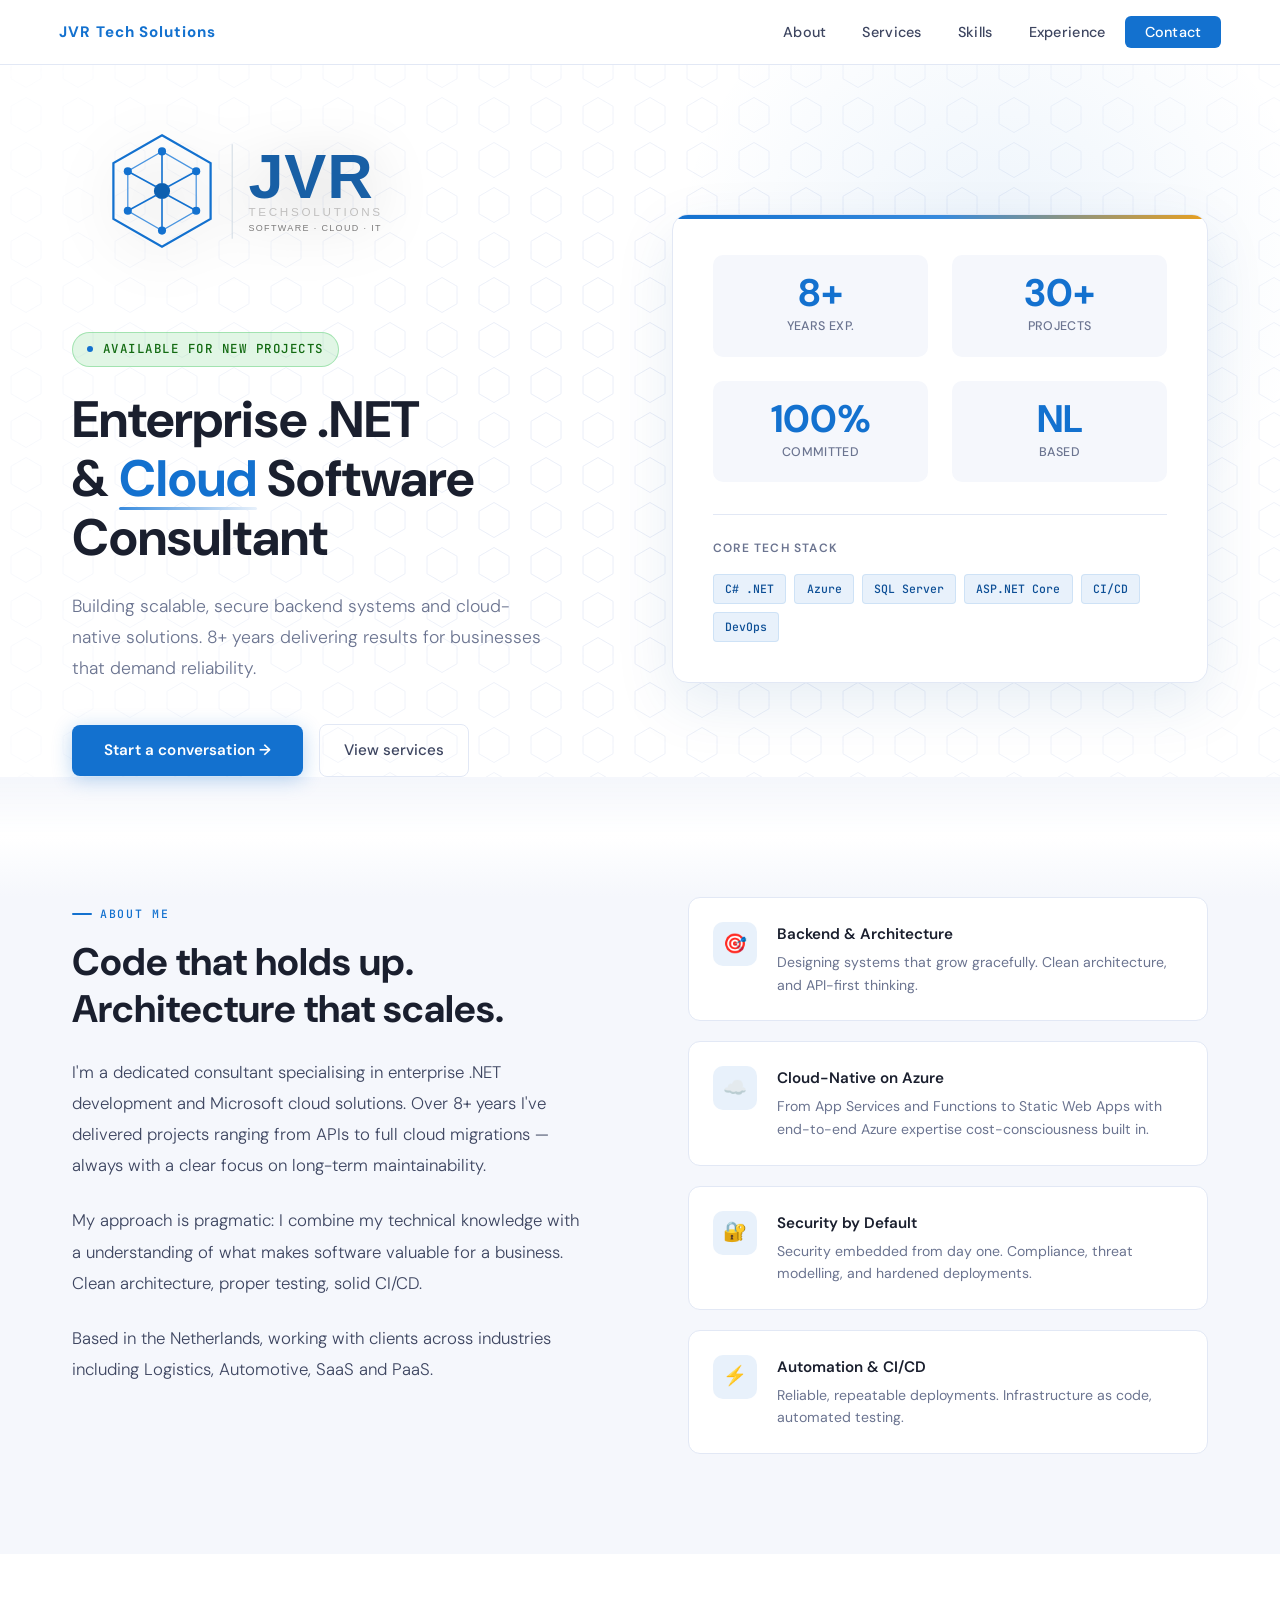
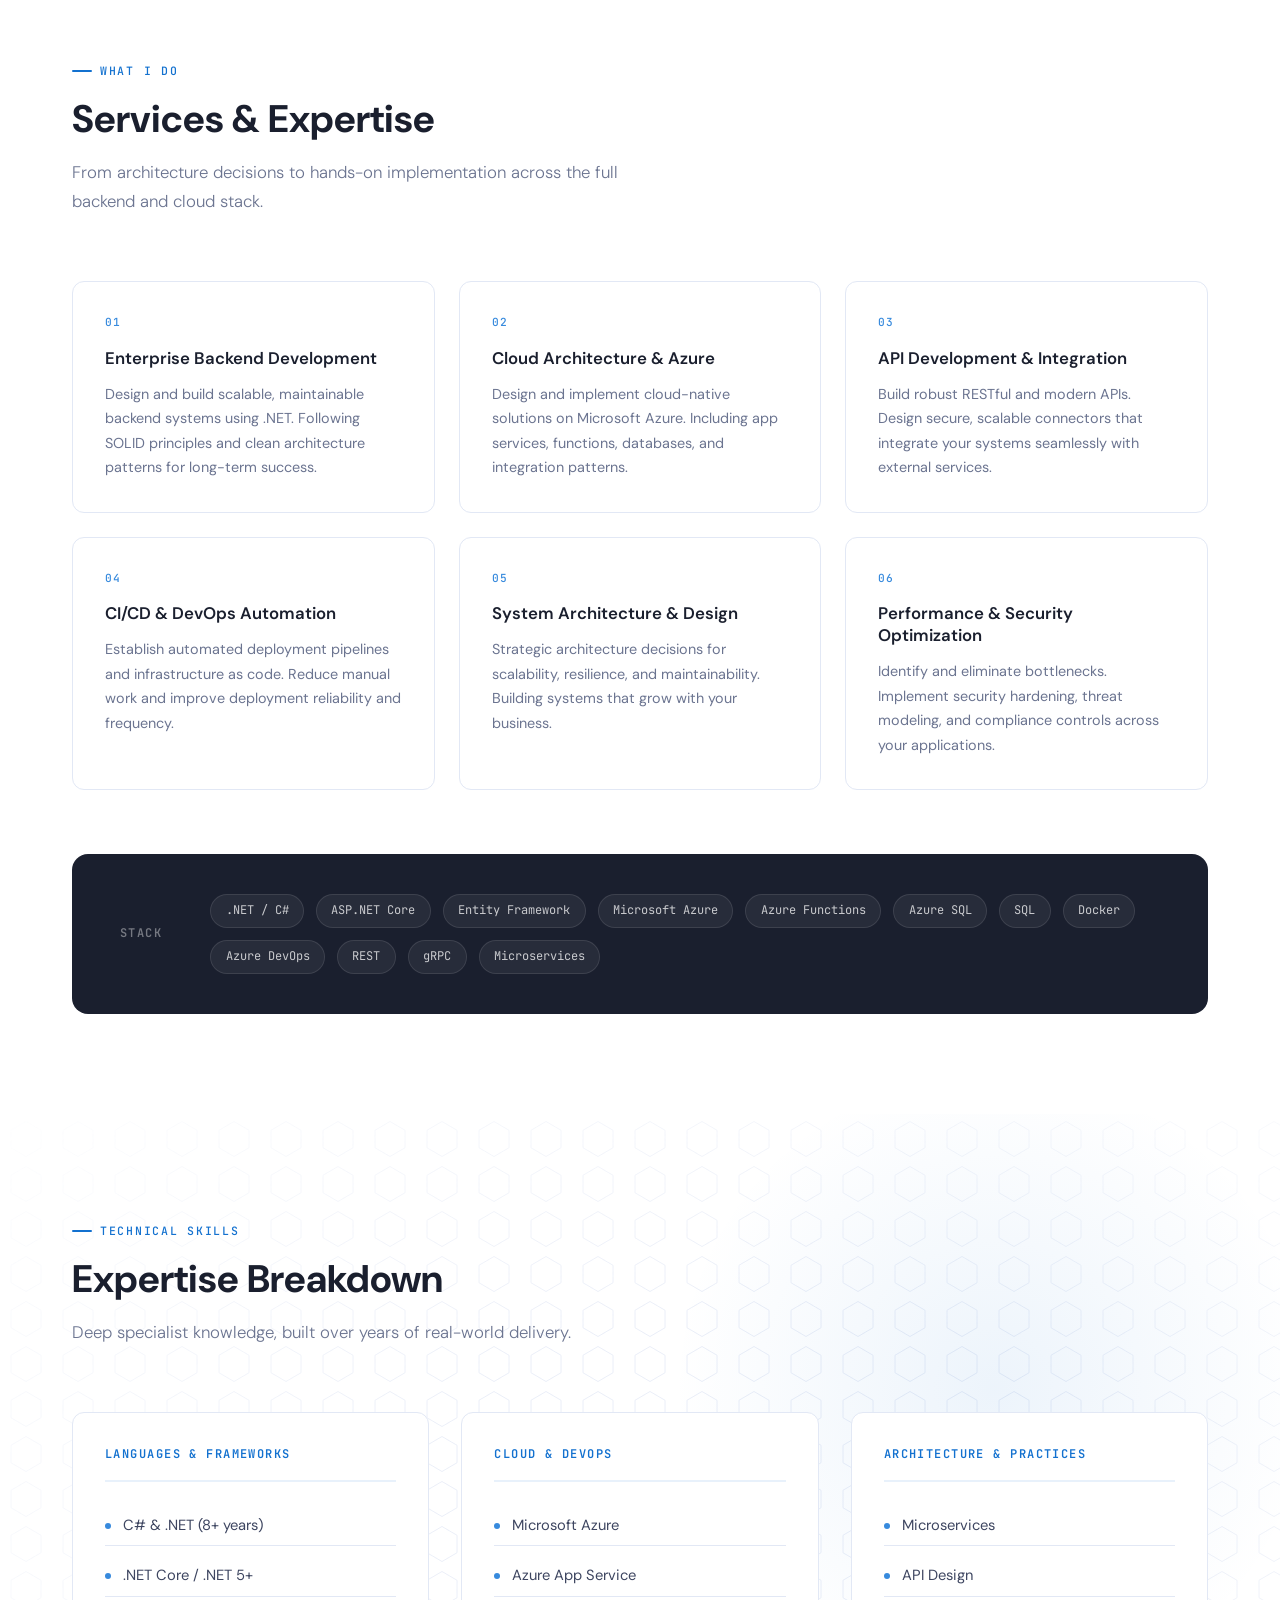
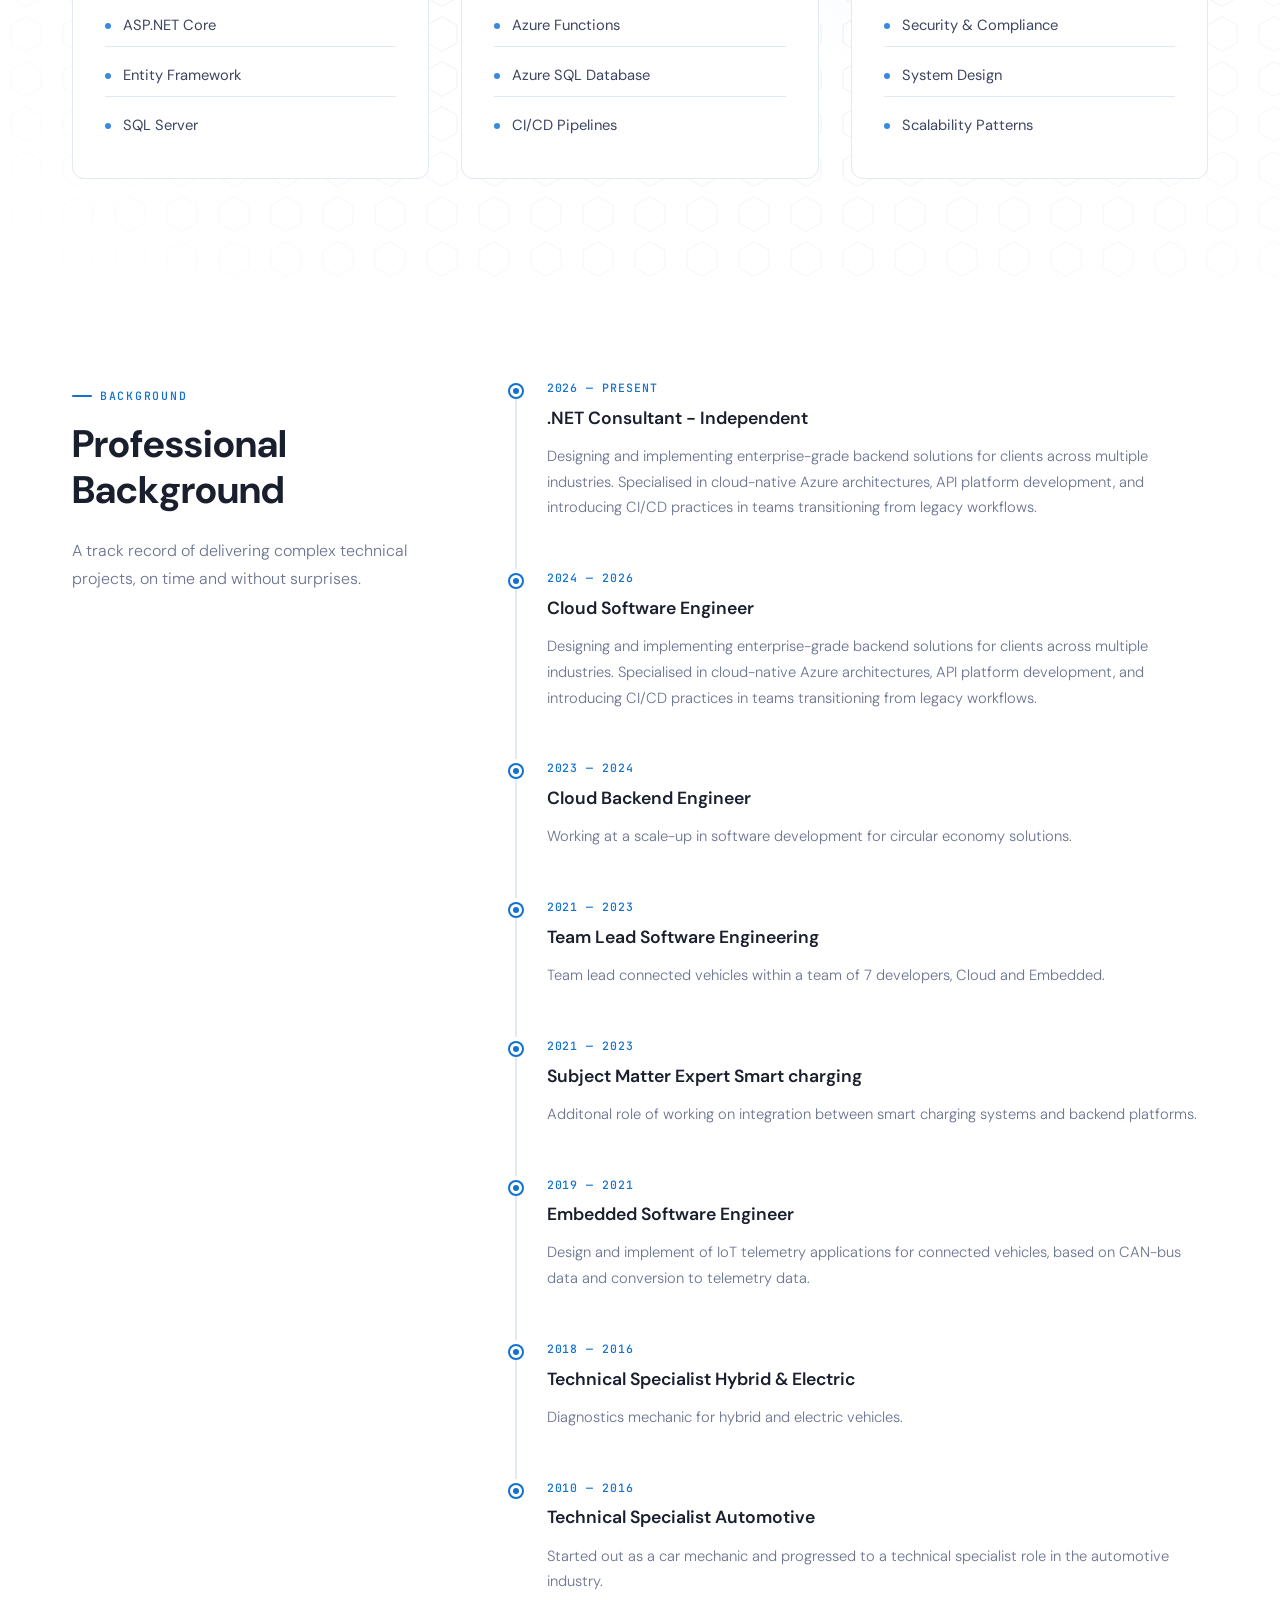
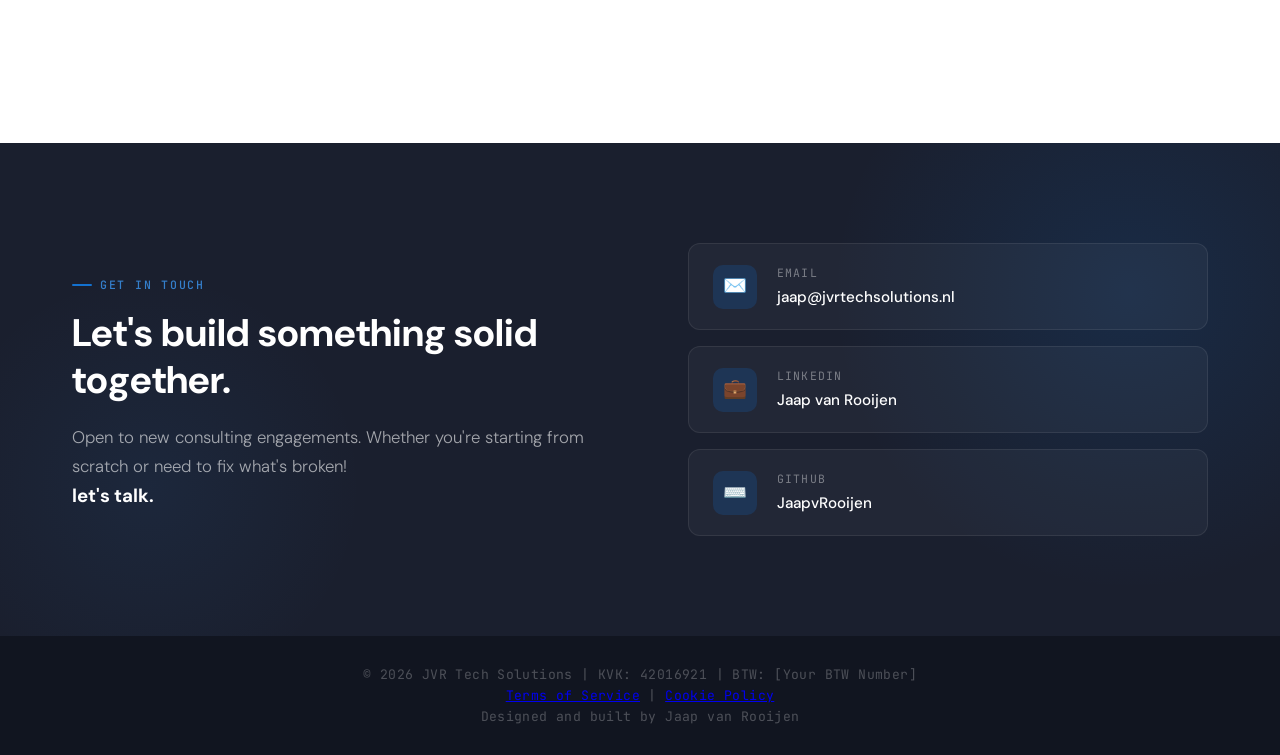
==== index.html @ 24668100 "Added the bases of the website" ====
<!DOCTYPE html>
<html lang="nl">
<head>
    <meta charset="UTF-8">
    <meta name="viewport" content="width=device-width, initial-scale=1.0">
    <title>JVR TechSolutions .NET & Cloud Consultant</title>
    <link rel="icon" type="image/svg+xml" href="favicon.svg">
    <link rel="stylesheet" href="styles.css">
</head>
<body>

    <div id="header-placeholder"></div>

    <!-- Hero -->
    <section class="hero">
        <div class="hero-bg"></div>
        <div class="container">
            <div class="hero-left">
                <div class="hero-banner-logo">
                    <img src="logo.svg" alt="JVR Tech Solutions Logo">
                </div>
                <div class="hero-eyebrow">Available for new projects</div>
                <h1>
                    Enterprise .NET<br>
                    &amp; <em>Cloud</em> Software Consultant
                </h1>
                <p class="hero-desc">
                    Building scalable, secure backend systems and cloud-native solutions. 
                    8+ years delivering results for businesses that demand reliability.
                </p>
                <div class="hero-actions">
                    <a href="#contact" class="btn-primary">Start a conversation →</a>
                    <a href="#services" class="btn-secondary">View services</a>
                </div>
            </div>

            <div class="hero-right">
                <div class="hero-card">
                    <div class="hero-stats">
                        <div class="stat">
                            <div class="stat-number">8+</div>
                            <div class="stat-label">Years exp.</div>
                        </div>
                        <div class="stat">
                            <div class="stat-number">30+</div>
                            <div class="stat-label">Projects</div>
                        </div>
                        <div class="stat">
                            <div class="stat-number">100%</div>
                            <div class="stat-label">Committed</div>
                        </div>
                        <div class="stat">
                            <div class="stat-number">NL</div>
                            <div class="stat-label">Based</div>
                        </div>
                    </div>
                    <div class="hero-stack">
                        <div class="hero-stack-label">Core tech stack</div>
                        <div class="stack-chips">
                            <span class="chip">C# .NET</span>
                            <span class="chip">Azure</span>
                            <span class="chip">SQL Server</span>
                            <span class="chip">ASP.NET Core</span>
                            <span class="chip">CI/CD</span>
                            <span class="chip">DevOps</span>
                        </div>
                    </div>
                </div>
            </div>
        </div>
    </section>

    <!-- About -->
    <section class="about" id="about">
        <div class="container">
            <div class="about-inner">
                <div class="about-text-block reveal">
                    <div class="section-label">About me</div>
                    <h2>Code that holds up. Architecture that scales.</h2>
                    
                    <br>
                    <p>
                        I'm a dedicated consultant specialising in enterprise .NET development and Microsoft cloud solutions. Over 8+ years I've delivered projects ranging from APIs to full cloud migrations — always with a clear focus on long-term maintainability.
                    </p>
                    <p>
                        My approach is pragmatic: I combine my technical knowledge with a understanding of what makes software valuable for a business. Clean architecture, proper testing, solid CI/CD.
                    </p>
                    <p>
                        Based in the Netherlands, working with clients across industries including Logistics, Automotive, SaaS and PaaS.
                    </p>
                </div>
                <div class="about-values reveal">
                    <div class="value-item">
                        <div class="value-icon">🎯</div>
                        <div class="value-text">
                            <h4>Backend & Architecture</h4>
                            <p>Designing systems that grow gracefully. Clean architecture, and API-first thinking.</p>
                        </div>
                    </div>
                    <div class="value-item">
                        <div class="value-icon">☁️</div>
                        <div class="value-text">
                            <h4>Cloud-Native on Azure</h4>
                            <p>From App Services and Functions to Static Web Apps with end-to-end Azure expertise cost-consciousness built in.</p>
                        </div>
                    </div>
                    <div class="value-item">
                        <div class="value-icon">🔐</div>
                        <div class="value-text">
                            <h4>Security by Default</h4>
                            <p>Security embedded from day one. Compliance, threat modelling, and hardened deployments.</p>
                        </div>
                    </div>
                    <div class="value-item">
                        <div class="value-icon">⚡</div>
                        <div class="value-text">
                            <h4>Automation & CI/CD</h4>
                            <p>Reliable, repeatable deployments. Infrastructure as code, automated testing.</p>
                        </div>
                    </div>
                </div>
            </div>
        </div>
    </section>

    <!-- Services -->
    <section class="services" id="services">
        <div class="container">
            <div class="section-header reveal">
                <div class="section-label">What I do</div>
                <h2>Services & Expertise</h2>
                <p class="section-intro">From architecture decisions to hands-on implementation across the full backend and cloud stack.</p>
            </div>
            <div class="services-grid" id="servicesGrid">
                <!-- Dynamically populated -->
            </div>
            <div class="tech-strip reveal">
                <span class="tech-strip-label">Stack</span>
                <div class="tech-strip-items">
                    <span class="tech-pill">.NET / C#</span>
                    <span class="tech-pill">ASP.NET Core</span>
                    <span class="tech-pill">Entity Framework</span>
                    <span class="tech-pill">Microsoft Azure</span>
                    <span class="tech-pill">Azure Functions</span>
                    <span class="tech-pill">Azure SQL</span>
                    <span class="tech-pill">SQL</span>
                    <span class="tech-pill">Docker</span>
                    <span class="tech-pill">Azure DevOps</span>
                    <span class="tech-pill">REST</span>
                    <span class="tech-pill">gRPC</span>
                    <span class="tech-pill">Microservices</span>
                </div>
            </div>
        </div>
    </section>

    <!-- Skills -->
    <section class="skills" id="skills">
        <div class="hero-bg"></div>
        <div class="container">
            <div class="section-header reveal">
                <div class="section-label">Technical skills</div>
                <h2>Expertise Breakdown</h2>
                <p class="section-intro">Deep specialist knowledge, built over years of real-world delivery.</p>
            </div>
            <div class="skills-container" id="skillsContainer">
                <!-- Dynamically populated -->
            </div>
        </div>
    </section>

    <!-- Experience -->
    <section class="experience" id="experience">
        <div class="container">
            <div class="experience-inner">
                <div class="experience-sidebar reveal">
                    <div class="section-label">Background</div>
                    <h2>Professional Background</h2>
                    <p class="exp-tagline" style="margin-top:1rem;">A track record of delivering complex technical projects, on time and without surprises.</p>
                </div>
                <div class="experience-timeline reveal">
                    <div class="exp-item">
                        <div class="exp-period">2026 — present</div>
                        <h3>.NET Consultant - Independent</h3>
                        <p>Designing and implementing enterprise-grade backend solutions for clients across multiple industries. Specialised in cloud-native Azure architectures, API platform development, and introducing CI/CD practices in teams transitioning from legacy workflows.</p>
                    </div>
                    <div class="exp-item">
                        <div class="exp-period">2024 — 2026</div>
                        <h3>Cloud Software Engineer</h3>
                        <p>Designing and implementing enterprise-grade backend solutions for clients across multiple industries. Specialised in cloud-native Azure architectures, API platform development, and introducing CI/CD practices in teams transitioning from legacy workflows.</p>
                    </div>
                    <div class="exp-item">
                        <div class="exp-period"> 2023 — 2024</div>
                        <h3>Cloud Backend Engineer</h3>
                        <p>Working at a scale-up in software development for circular economy solutions.</p>
                    </div>
                    <div class="exp-item">
                        <div class="exp-period"> 2021 — 2023</div>
                        <h3>Team Lead Software Engineering</h3>
                        <p>Team lead connected vehicles within a team of 7 developers, Cloud and Embedded.</p>
                    </div>
                    <div class="exp-item">
                        <div class="exp-period"> 2021 — 2023</div>
                        <h3>Subject Matter Expert Smart charging</h3>
                        <p>Additonal role of working on integration between smart charging systems and backend platforms.</p>
                    </div>
                    <div class="exp-item">
                        <div class="exp-period"> 2019 — 2021</div>
                        <h3>Embedded Software Engineer</h3>
                        <p>Design and implement of IoT telemetry applications for connected vehicles, based on CAN-bus data and conversion to telemetry data.</p>
                    </div>
                    <div class="exp-item">
                        <div class="exp-period"> 2018 — 2016</div>
                        <h3>Technical Specialist Hybrid & Electric</h3>
                        <p>Diagnostics mechanic for hybrid and electric vehicles.</p>
                    </div>
                    <div class="exp-item">
                        <div class="exp-period"> 2010 — 2016</div>
                        <h3>Technical Specialist Automotive</h3>
                        <p>Started out as a car mechanic and progressed to a technical specialist role in the automotive industry.</p>
                    </div>
                    <!-- <div class="exp-item">
                        <div class="exp-period">Architecture</div>
                        <h3>Cloud Migration & Modernisation</h3>
                        <p>Led multiple legacy system modernisations — moving from on-premises monoliths to Azure-hosted microservices. Reduced infrastructure costs significantly while improving system uptime, observability, and deployment frequency.</p>
                    </div>
                    <div class="exp-item">
                        <div class="exp-period">Approach</div>
                        <h3>Embedded & Advisory Consulting</h3>
                        <p>Working embedded in development teams or as a technical advisor, I adapt to what's needed — from hands-on coding to architecture reviews, code audits, and engineering process improvement.</p>
                    </div> -->
                </div>
            </div>
        </div>
    </section>

    <!-- Contact -->
    <section class="contact" id="contact">
        <div class="container">
            <div class="contact-left reveal">
                <div class="section-label" style="color: rgba(55,138,221,0.9);">Get in touch</div>
                <h2>Let's build something solid together.</h2>
                <p style="margin-top:1rem;">Open to new consulting engagements. Whether you're starting from scratch or need to fix what's broken!</p>
                <h3>let's talk.</h3>
            </div>
            <div class="contact-right reveal">
                <a href="mailto:jaap@jvrtechsolutions.nl" class="contact-link">
                    <div class="contact-link-icon">✉️</div>
                    <div class="contact-link-text">
                        <span class="contact-link-label">Email</span>
                        <span class="contact-link-value">jaap@jvrtechsolutions.nl</span>
                    </div>
                </a>
                <a href="https://www.linkedin.com/in/jaap-van-rooijen-2754a4111/" target="_blank" class="contact-link">
                    <div class="contact-link-icon">💼</div>
                    <div class="contact-link-text">
                        <span class="contact-link-label">LinkedIn</span>
                        <span class="contact-link-value">Jaap van Rooijen</span>
                    </div>
                </a>
                <a href="http://github.com/JaapvRooijen" target="_blank" class="contact-link">
                    <div class="contact-link-icon">⌨️</div>
                    <div class="contact-link-text">
                        <span class="contact-link-label">GitHub</span>
                        <span class="contact-link-value">JaapvRooijen</span>
                    </div>
                </a>
            </div>
        </div>
    </section>

    <div id="footer-placeholder"></div>

    <script src="script.js"></script>
</body>
</html>
---- styles.css ----
@import url('https://fonts.googleapis.com/css2?family=Playfair+Display:wght@400;700&family=DM+Sans:wght@300;400;500;600&family=JetBrains+Mono:wght@400;500&display=swap');

:root {
    --blue-deep: #0d4f96;
    --blue-mid: #1371cf;
    --blue-light: #378ADD;
    --blue-pale: #e8f1fb;
    --ink: #1a1f2e;
    --ink-soft: #3d4560;
    --ink-muted: #6b7490;
    --surface: #ffffff;
    --surface-alt: #f5f7fc;
    --border: #e2e8f5;
    --accent-warm: #e8a020;
}

*, *::before, *::after {
    margin: 0;
    padding: 0;
    box-sizing: border-box;
}

html {
    scroll-behavior: smooth;
}

body {
    font-family: 'DM Sans', sans-serif;
    color: var(--ink);
    background: var(--surface);
    line-height: 1.6;
    overflow-x: hidden;
}

/* ─── NAVIGATION ───────────────────────────────────────────── */
nav {
    position: fixed;
    top: 0;
    width: 100%;
    background: rgba(255,255,255,0.92);
    backdrop-filter: blur(20px);
    -webkit-backdrop-filter: blur(20px);
    border-bottom: 1px solid var(--border);
    z-index: 1000;
    transition: box-shadow 0.3s;
}

nav.scrolled {
    box-shadow: 0 4px 30px rgba(13, 79, 150, 0.1);
}

nav .container {
    max-width: 1200px;
    margin: 0 auto;
    padding: 0 1.2rem;
    display: flex;
    justify-content: space-between;
    align-items: center;
    height: 64px;
}

nav .logo {
    display: flex;
    align-items: center;
}

.nav-brand {
    font-weight: 700;
    color: var(--blue-mid);
    font-size: 0.95rem;
    letter-spacing: 0.06em;
}

nav .logo img {
    height: 68px;
    width: auto;
    display: block;
}

nav ul {
    display: flex;
    list-style: none;
    gap: 0.25rem;
    align-items: center;
}

nav a {
    text-decoration: none;
    color: var(--ink-soft);
    font-size: 0.9rem;
    font-weight: 500;
    letter-spacing: 0.02em;
    padding: 0.45rem 1rem;
    border-radius: 6px;
    transition: all 0.2s;
}

nav a:hover {
    color: var(--blue-mid);
    background: var(--blue-pale);
}

nav .nav-cta {
    background: var(--blue-mid);
    color: white !important;
    padding: 0.45rem 1.2rem;
    border-radius: 6px;
}

nav .nav-cta:hover {
    background: var(--blue-deep) !important;
    color: white !important;
}

.hamburger {
    display: none;
    flex-direction: column;
    background: none;
    border: none;
    cursor: pointer;
    padding: 0.5rem;
    gap: 4px;
}

.hamburger span {
    width: 20px;
    height: 2px;
    background: var(--ink-soft);
    transition: 0.3s;
    transform-origin: center;
}

.hamburger.active span:nth-child(1) {
    transform: rotate(45deg) translate(4px, 4px);
}

.hamburger.active span:nth-child(2) {
    opacity: 0;
}

.hamburger.active span:nth-child(3) {
    transform: rotate(-45deg) translate(4px, -4px);
}

/* ─── HERO ──────────────────────────────────────────────────── */
.hero {
    min-height: 85vh;
    display: flex;
    align-items: flex-start;
    padding: 120px 2rem 120px;
    background: var(--surface);
    position: relative;
    overflow: hidden;
}

.hero::after {
    content: '';
    position: absolute;
    bottom: 0;
    left: 0;
    right: 0;
    height: 120px;
    background: linear-gradient(to bottom, transparent 0%, var(--surface) 50%, var(--surface-alt) 100%);
    pointer-events: none;
    z-index: 2;
}

.hero-bg {
    position: absolute;
    inset: 0;
    z-index: 0;
    pointer-events: none;
}

/* Geometric grid background */
.hero-bg::before {
    content: '';
    position: absolute;
    inset: 0;
    background-image: url("data:image/svg+xml,%3csvg width='52' height='45' xmlns='http://www.w3.org/2000/svg'%3e%3cdefs%3e%3cpattern id='hex' x='0' y='0' width='52' height='45' patternUnits='userSpaceOnUse'%3e%3cpolygon points='26,7.5 41,16.25 41,33.75 26,42.5 11,33.75 11,16.25' fill='none' stroke='%23e2e8f5' stroke-width='1' opacity='0.7'/%3e%3c/pattern%3e%3c/defs%3e%3crect width='100%25' height='100%25' fill='url(%23hex)'/%3e%3c/svg%3e");
    opacity: 1;
    mask-image: radial-gradient(ellipse 80% 80% at 60% 50%, black 30%, transparent 100%);
}

/* Blue accent blob */
.hero-bg::after {
    content: '';
    position: absolute;
    top: -10%;
    right: -5%;
    width: 700px;
    height: 700px;
    background: radial-gradient(ellipse at center, rgba(19,113,207,0.08) 0%, transparent 65%);
    border-radius: 50%;
}

.hero .container {
    max-width: 1200px;
    margin: 0 auto;
    position: relative;
    z-index: 1;
    display: grid;
    grid-template-columns: 1fr 1fr;
    gap: 4rem;
    align-items: center;
}

.hero-left {
    animation: fadeUp 0.8s ease both;
    display: flex;
    flex-direction: column;
    align-items: flex-start;
}

.hero-banner-logo {
    margin-bottom: 2rem;
    width: min(450px, 100%);
    padding: 0;
    background: transparent;
    border-radius: 0;
    border: none;
    align-self: flex-start;
    transform: translateY(-10px);
}

.hero-banner-logo img {
    width: 100%;
    height: auto;
    display: block;
    filter: drop-shadow(0 10px 30px rgba(0,0,0,0.24));
}

.hero-eyebrow {
    display: inline-flex;
    align-items: center;
    gap: 0.6rem;
    font-family: 'JetBrains Mono', monospace;
    font-size: 0.78rem;
    font-weight: 500;
    color: #126a11;
    letter-spacing: 0.12em;
    text-transform: uppercase;
    margin-bottom: 1.5rem;
    padding: 0.4rem 0.9rem;
    background: rgba(69, 201, 97, 0.16);
    border-radius: 20px;
    border: 1px solid rgba(69, 201, 97, 0.4);
}

.hero-eyebrow::before {
    content: '';
    width: 6px;
    height: 6px;
    background: var(--blue-mid);
    border-radius: 50%;
    animation: pulse 2s infinite;
}

@keyframes pulse {
    0%, 100% { opacity: 1; transform: scale(1); }
    50% { opacity: 0.5; transform: scale(0.8); }
}

.hero h1 {
    font-family: 'DM Sans', 'Helvetica Neue', Arial, sans-serif;
    font-size: clamp(2.4rem, 4vw, 3.6rem);
    font-weight: 700;
    line-height: 1.15;
    color: var(--ink);
    margin-bottom: 1.5rem;
}

.hero h1 em {
    font-style: normal;
    color: var(--blue-mid);
    position: relative;
}

.hero h1 em::after {
    content: '';
    position: absolute;
    bottom: 2px;
    left: 0;
    right: 0;
    height: 3px;
    background: linear-gradient(90deg, var(--blue-light), var(--blue-pale));
    border-radius: 2px;
}

.hero-desc {
    font-size: 1.1rem;
    color: var(--ink-muted);
    line-height: 1.75;
    margin-bottom: 2.5rem;
    max-width: 480px;
    font-weight: 300;
}

.hero-actions {
    display: flex;
    gap: 1rem;
    align-items: center;
    flex-wrap: wrap;
}

.btn-primary {
    display: inline-flex;
    align-items: center;
    gap: 0.5rem;
    background: var(--blue-mid);
    color: white;
    padding: 0.85rem 2rem;
    border-radius: 8px;
    text-decoration: none;
    font-weight: 600;
    font-size: 0.95rem;
    letter-spacing: 0.01em;
    transition: all 0.25s;
    box-shadow: 0 4px 20px rgba(19,113,207,0.3);
}

.btn-primary:hover {
    background: var(--blue-deep);
    transform: translateY(-2px);
    box-shadow: 0 8px 30px rgba(19,113,207,0.4);
}

.btn-secondary {
    display: inline-flex;
    align-items: center;
    gap: 0.5rem;
    color: var(--ink-soft);
    text-decoration: none;
    font-weight: 500;
    font-size: 0.95rem;
    padding: 0.85rem 1.5rem;
    border: 1.5px solid var(--border);
    border-radius: 8px;
    transition: all 0.25s;
}

.btn-secondary:hover {
    border-color: var(--blue-light);
    color: var(--blue-mid);
    background: var(--blue-pale);
}

/* Hero right - floating stats card */
.hero-right {
    animation: fadeUp 0.8s 0.2s ease both;
    position: relative;
}

.hero-card {
    background: white;
    border: 1px solid var(--border);
    border-radius: 16px;
    padding: 2.5rem;
    box-shadow: 0 20px 60px rgba(13, 79, 150, 0.1);
    position: relative;
    overflow: hidden;
}

.hero-card::before {
    content: '';
    position: absolute;
    top: 0;
    left: 0;
    right: 0;
    height: 4px;
    background: linear-gradient(90deg, var(--blue-mid), var(--blue-light), var(--accent-warm));
}

.hero-stats {
    display: grid;
    grid-template-columns: 1fr 1fr;
    gap: 1.5rem;
    margin-bottom: 2rem;
}

.stat {
    text-align: center;
    padding: 1.2rem;
    background: var(--surface-alt);
    border-radius: 10px;
}

.stat-number {
    font-family: 'DM Sans', 'Helvetica Neue', Arial, sans-serif;
    font-size: 2.4rem;
    font-weight: 700;
    color: var(--blue-mid);
    line-height: 1;
    margin-bottom: 0.3rem;
}

.stat-label {
    font-size: 0.78rem;
    color: var(--ink-muted);
    font-weight: 500;
    letter-spacing: 0.03em;
    text-transform: uppercase;
}

.hero-stack {
    border-top: 1px solid var(--border);
    padding-top: 1.5rem;
}

.hero-stack-label {
    font-size: 0.75rem;
    text-transform: uppercase;
    letter-spacing: 0.1em;
    color: var(--ink-muted);
    font-weight: 600;
    margin-bottom: 1rem;
}

.stack-chips {
    display: flex;
    flex-wrap: wrap;
    gap: 0.5rem;
}

.chip {
    font-family: 'JetBrains Mono', monospace;
    font-size: 0.72rem;
    padding: 0.3rem 0.7rem;
    background: var(--blue-pale);
    color: var(--blue-deep);
    border-radius: 4px;
    font-weight: 500;
    border: 1px solid rgba(19,113,207,0.12);
}

/* ─── SECTION BASE ──────────────────────────────────────────── */
.container {
    max-width: 1200px;
    margin: 0 auto;
    padding: 0 2rem;
}

section {
    padding: 100px 0;
}

.section-label {
    display: inline-flex;
    align-items: center;
    gap: 0.5rem;
    font-family: 'JetBrains Mono', monospace;
    font-size: 0.72rem;
    font-weight: 500;
    color: var(--blue-mid);
    letter-spacing: 0.15em;
    text-transform: uppercase;
    margin-bottom: 1rem;
}

.section-label::before {
    content: '';
    display: block;
    width: 20px;
    height: 2px;
    background: var(--blue-mid);
    border-radius: 1px;
}

section h2 {
    font-family: 'DM Sans', 'Helvetica Neue', Arial, sans-serif;
    font-size: clamp(2rem, 3vw, 2.8rem);
    font-weight: 700;
    color: var(--ink);
    line-height: 1.2;
    margin-bottom: 0;
}

.section-header {
    margin-bottom: 4rem;
}

.section-intro {
    font-size: 1.05rem;
    color: var(--ink-muted);
    line-height: 1.75;
    max-width: 600px;
    margin-top: 1rem;
    font-weight: 300;
}

/* ─── ABOUT ─────────────────────────────────────────────────── */
.about {
    background: var(--surface-alt);
    position: relative;
    overflow: hidden;
    margin-top: -120px;
    padding-top: 120px;
}

.about-inner {
    display: grid;
    grid-template-columns: 1fr 1fr;
    gap: 6rem;
    align-items: start;
}

.about-text-block p {
    font-size: 1.05rem;
    color: var(--ink-soft);
    line-height: 1.85;
    font-weight: 300;
    margin-bottom: 1.5rem;
}

.about-text-block p:last-child {
    margin-bottom: 0;
}

.about-avatar {
    font-size: 4rem;
    margin: 1rem 0;
    text-align: center;
}

.about-values {
    display: flex;
    flex-direction: column;
    gap: 1.25rem;
}

.value-item {
    display: flex;
    gap: 1.25rem;
    padding: 1.5rem;
    background: white;
    border-radius: 12px;
    border: 1px solid var(--border);
    transition: all 0.25s;
}

.value-item:hover {
    border-color: var(--blue-light);
    box-shadow: 0 8px 24px rgba(19,113,207,0.08);
    transform: translateX(4px);
}

.value-icon {
    width: 44px;
    height: 44px;
    min-width: 44px;
    background: var(--blue-pale);
    border-radius: 10px;
    display: flex;
    align-items: center;
    justify-content: center;
    font-size: 1.2rem;
}

.value-text h4 {
    font-size: 0.95rem;
    font-weight: 600;
    color: var(--ink);
    margin-bottom: 0.3rem;
}

.value-text p {
    font-size: 0.88rem;
    color: var(--ink-muted);
    line-height: 1.6;
}

/* ─── SERVICES ──────────────────────────────────────────────── */
.services {
    background: white;
}

.services-grid {
    display: grid;
    grid-template-columns: repeat(3, 1fr);
    gap: 1.5rem;
}

.service-card {
    padding: 2rem;
    border: 1px solid var(--border);
    border-radius: 12px;
    transition: all 0.3s;
    position: relative;
    overflow: hidden;
    background: white;
}

.service-card::before {
    content: '';
    position: absolute;
    top: 0;
    left: 0;
    right: 0;
    height: 3px;
    background: linear-gradient(90deg, var(--blue-mid), var(--blue-light));
    transform: scaleX(0);
    transform-origin: left;
    transition: transform 0.3s;
}

.service-card:hover {
    border-color: var(--blue-light);
    box-shadow: 0 12px 40px rgba(19,113,207,0.1);
    transform: translateY(-4px);
}

.service-card:hover::before {
    transform: scaleX(1);
}

.service-number {
    font-family: 'JetBrains Mono', monospace;
    font-size: 0.7rem;
    font-weight: 500;
    color: var(--blue-light);
    letter-spacing: 0.1em;
    margin-bottom: 1rem;
}

.service-card h3 {
    font-size: 1.05rem;
    font-weight: 600;
    color: var(--ink);
    margin-bottom: 0.75rem;
    line-height: 1.3;
}

.service-card p {
    font-size: 0.9rem;
    color: var(--ink-muted);
    line-height: 1.7;
}

/* Tech stack strip */
.tech-strip {
    margin-top: 4rem;
    padding: 2.5rem 3rem;
    background: var(--ink);
    border-radius: 16px;
    display: flex;
    align-items: center;
    gap: 3rem;
    flex-wrap: wrap;
}

.tech-strip-label {
    font-size: 0.75rem;
    text-transform: uppercase;
    letter-spacing: 0.12em;
    color: rgba(255,255,255,0.4);
    font-weight: 600;
    white-space: nowrap;
    font-family: 'JetBrains Mono', monospace;
}

.tech-strip-items {
    display: flex;
    flex-wrap: wrap;
    gap: 0.75rem;
    flex: 1;
}

.tech-pill {
    font-family: 'JetBrains Mono', monospace;
    font-size: 0.75rem;
    padding: 0.4rem 0.9rem;
    background: rgba(255,255,255,0.06);
    color: rgba(255,255,255,0.75);
    border-radius: 20px;
    border: 1px solid rgba(255,255,255,0.1);
    transition: all 0.2s;
}

.tech-pill:hover {
    background: rgba(55,138,221,0.2);
    border-color: var(--blue-light);
    color: var(--blue-light);
}

/* ─── SKILLS ────────────────────────────────────────────────── */
.skills {
    background: var(--surface);
    position: relative;
    overflow: hidden;
}

.skills-container {
    display: grid;
    grid-template-columns: repeat(3, 1fr);
    gap: 2rem;
}

.skill-group {
    background: white;
    border: 1px solid var(--border);
    border-radius: 12px;
    padding: 2rem;
    transition: box-shadow 0.25s;
}

.skill-group:hover {
    box-shadow: 0 8px 30px rgba(13,79,150,0.08);
}

.skill-group h3 {
    font-size: 0.75rem;
    text-transform: uppercase;
    letter-spacing: 0.12em;
    color: var(--blue-mid);
    font-weight: 600;
    margin-bottom: 1.5rem;
    padding-bottom: 1rem;
    border-bottom: 2px solid var(--blue-pale);
    font-family: 'JetBrains Mono', monospace;
}

.skill-list {
    list-style: none;
    display: flex;
    flex-direction: column;
    gap: 0.6rem;
}

.skill-list li {
    display: flex;
    align-items: center;
    gap: 0.75rem;
    font-size: 0.92rem;
    color: var(--ink-soft);
    padding: 0.5rem 0;
    border-bottom: 1px solid var(--border);
    font-weight: 400;
}

.skill-list li:last-child {
    border-bottom: none;
}

.skill-list li::before {
    content: '';
    width: 6px;
    height: 6px;
    min-width: 6px;
    background: var(--blue-light);
    border-radius: 50%;
}

/* ─── EXPERIENCE ────────────────────────────────────────────── */
.experience {
    background: white;
    position: relative;
}

.experience-inner {
    display: grid;
    grid-template-columns: 1fr 2fr;
    gap: 6rem;
    align-items: start;
}

.experience-sidebar {
    position: sticky;
    top: 100px;
}

.experience-sidebar h2 {
    margin-bottom: 1.5rem;
}

.exp-tagline {
    font-size: 1rem;
    color: var(--ink-muted);
    line-height: 1.7;
    font-weight: 300;
}

.experience-timeline {
    display: flex;
    flex-direction: column;
    gap: 0;
}

.exp-item {
    position: relative;
    padding-left: 2rem;
    padding-bottom: 3rem;
}

.exp-item::before {
    content: '';
    position: absolute;
    left: 0;
    top: 8px;
    bottom: 0;
    width: 2px;
    background: var(--border);
}

.exp-item:last-child::before {
    display: none;
}

.exp-item::after {
    content: '';
    position: absolute;
    left: -5px;
    top: 6px;
    width: 12px;
    height: 12px;
    background: var(--blue-mid);
    border-radius: 50%;
    border: 3px solid white;
    box-shadow: 0 0 0 2px var(--blue-mid);
}

.exp-period {
    font-family: 'JetBrains Mono', monospace;
    font-size: 0.72rem;
    color: var(--blue-mid);
    font-weight: 500;
    letter-spacing: 0.08em;
    text-transform: uppercase;
    margin-bottom: 0.4rem;
}

.exp-item h3 {
    font-size: 1.1rem;
    font-weight: 600;
    color: var(--ink);
    margin-bottom: 0.75rem;
}

.exp-item p {
    font-size: 0.92rem;
    color: var(--ink-muted);
    line-height: 1.75;
    font-weight: 300;
}

/* ─── CONTACT ───────────────────────────────────────────────── */
.contact {
    background: var(--ink);
    color: white;
    padding: 100px 0;
    position: relative;
    overflow: hidden;
}

.contact::before {
    content: '';
    position: absolute;
    top: -200px;
    right: -200px;
    width: 700px;
    height: 700px;
    background: radial-gradient(ellipse, rgba(19,113,207,0.15) 0%, transparent 60%);
    border-radius: 50%;
}

.contact::after {
    content: '';
    position: absolute;
    bottom: -100px;
    left: -100px;
    width: 500px;
    height: 500px;
    background: radial-gradient(ellipse, rgba(55,138,221,0.08) 0%, transparent 60%);
    border-radius: 50%;
}

.contact .container {
    position: relative;
    z-index: 1;
    display: grid;
    grid-template-columns: 1fr 1fr;
    gap: 6rem;
    align-items: center;
}

.contact-left h2 {
    font-family: 'DM Sans', 'Helvetica Neue', Arial, sans-serif;
    font-size: clamp(2rem, 3vw, 2.8rem);
    color: white;
    margin-bottom: 1.25rem;
    line-height: 1.2;
}

.contact-left p {
    font-size: 1.05rem;
    color: rgba(255,255,255,0.6);
    line-height: 1.75;
    font-weight: 300;
}

.contact-right {
    display: flex;
    flex-direction: column;
    gap: 1rem;
}

.contact-link {
    display: flex;
    align-items: center;
    gap: 1.25rem;
    padding: 1.25rem 1.5rem;
    background: rgba(255,255,255,0.04);
    border: 1px solid rgba(255,255,255,0.08);
    border-radius: 12px;
    text-decoration: none;
    color: white;
    transition: all 0.25s;
}

.contact-link:hover {
    background: rgba(19,113,207,0.2);
    border-color: rgba(19,113,207,0.4);
    transform: translateX(6px);
}

.contact-link-icon {
    width: 44px;
    height: 44px;
    background: rgba(19,113,207,0.2);
    border-radius: 10px;
    display: flex;
    align-items: center;
    justify-content: center;
    font-size: 1.2rem;
    flex-shrink: 0;
}

.contact-link-text {
    display: flex;
    flex-direction: column;
    gap: 0.15rem;
}

.contact-link-label {
    font-size: 0.72rem;
    text-transform: uppercase;
    letter-spacing: 0.1em;
    color: rgba(255,255,255,0.4);
    font-family: 'JetBrains Mono', monospace;
}

.contact-link-value {
    font-size: 0.95rem;
    font-weight: 500;
}

/* ─── FOOTER ────────────────────────────────────────────────── */
footer {
    background: #111520;
    padding: 1.75rem 2rem;
    text-align: center;
    font-size: 0.82rem;
    color: rgba(255,255,255,0.25);
    font-family: 'JetBrains Mono', monospace;
    letter-spacing: 0.03em;
}

/* ─── ANIMATIONS ────────────────────────────────────────────── */
@keyframes fadeUp {
    from {
        opacity: 0;
        transform: translateY(30px);
    }
    to {
        opacity: 1;
        transform: translateY(0);
    }
}

.reveal {
    opacity: 0;
    transform: translateY(24px);
    transition: opacity 0.6s ease, transform 0.6s ease;
}

.reveal.visible {
    opacity: 1;
    transform: translateY(0);
}

/* ─── RESPONSIVE ────────────────────────────────────────────── */
@media (max-width: 1024px) {
    .hero .container,
    .about-inner,
    .experience-inner,
    .contact .container {
        grid-template-columns: 1fr;
        gap: 3rem;
    }

    .hero-right {
        display: none;
    }

    .services-grid,
    .skills-container {
        grid-template-columns: repeat(2, 1fr);
    }

    .experience-sidebar {
        position: static;
    }
}

@media (max-width: 768px) {
    .hamburger {
        display: flex;
    }
    nav ul {
        position: absolute;
        top: 100%;
        left: 0;
        right: 0;
        background: rgba(255,255,255,0.95);
        backdrop-filter: blur(20px);
        flex-direction: column;
        gap: 0;
        padding: 1rem 0;
        transform: translateY(-100%);
        opacity: 0;
        visibility: hidden;
        transition: all 0.3s;
        border-bottom: 1px solid var(--border);
    }
    nav ul.active {
        transform: translateY(0);
        opacity: 1;
        visibility: visible;
    }
    nav li {
        width: 100%;
        text-align: center;
    }
    nav a {
        font-size: 0.9rem;
        padding: 0.8rem 1rem;
        display: block;
    }
    .services-grid,
    .skills-container {
        grid-template-columns: 1fr;
    }
    .tech-strip {
        flex-direction: column;
        gap: 1.5rem;
        align-items: flex-start;
        padding: 2rem;
    }
    section {
        padding: 70px 0;
    }
}
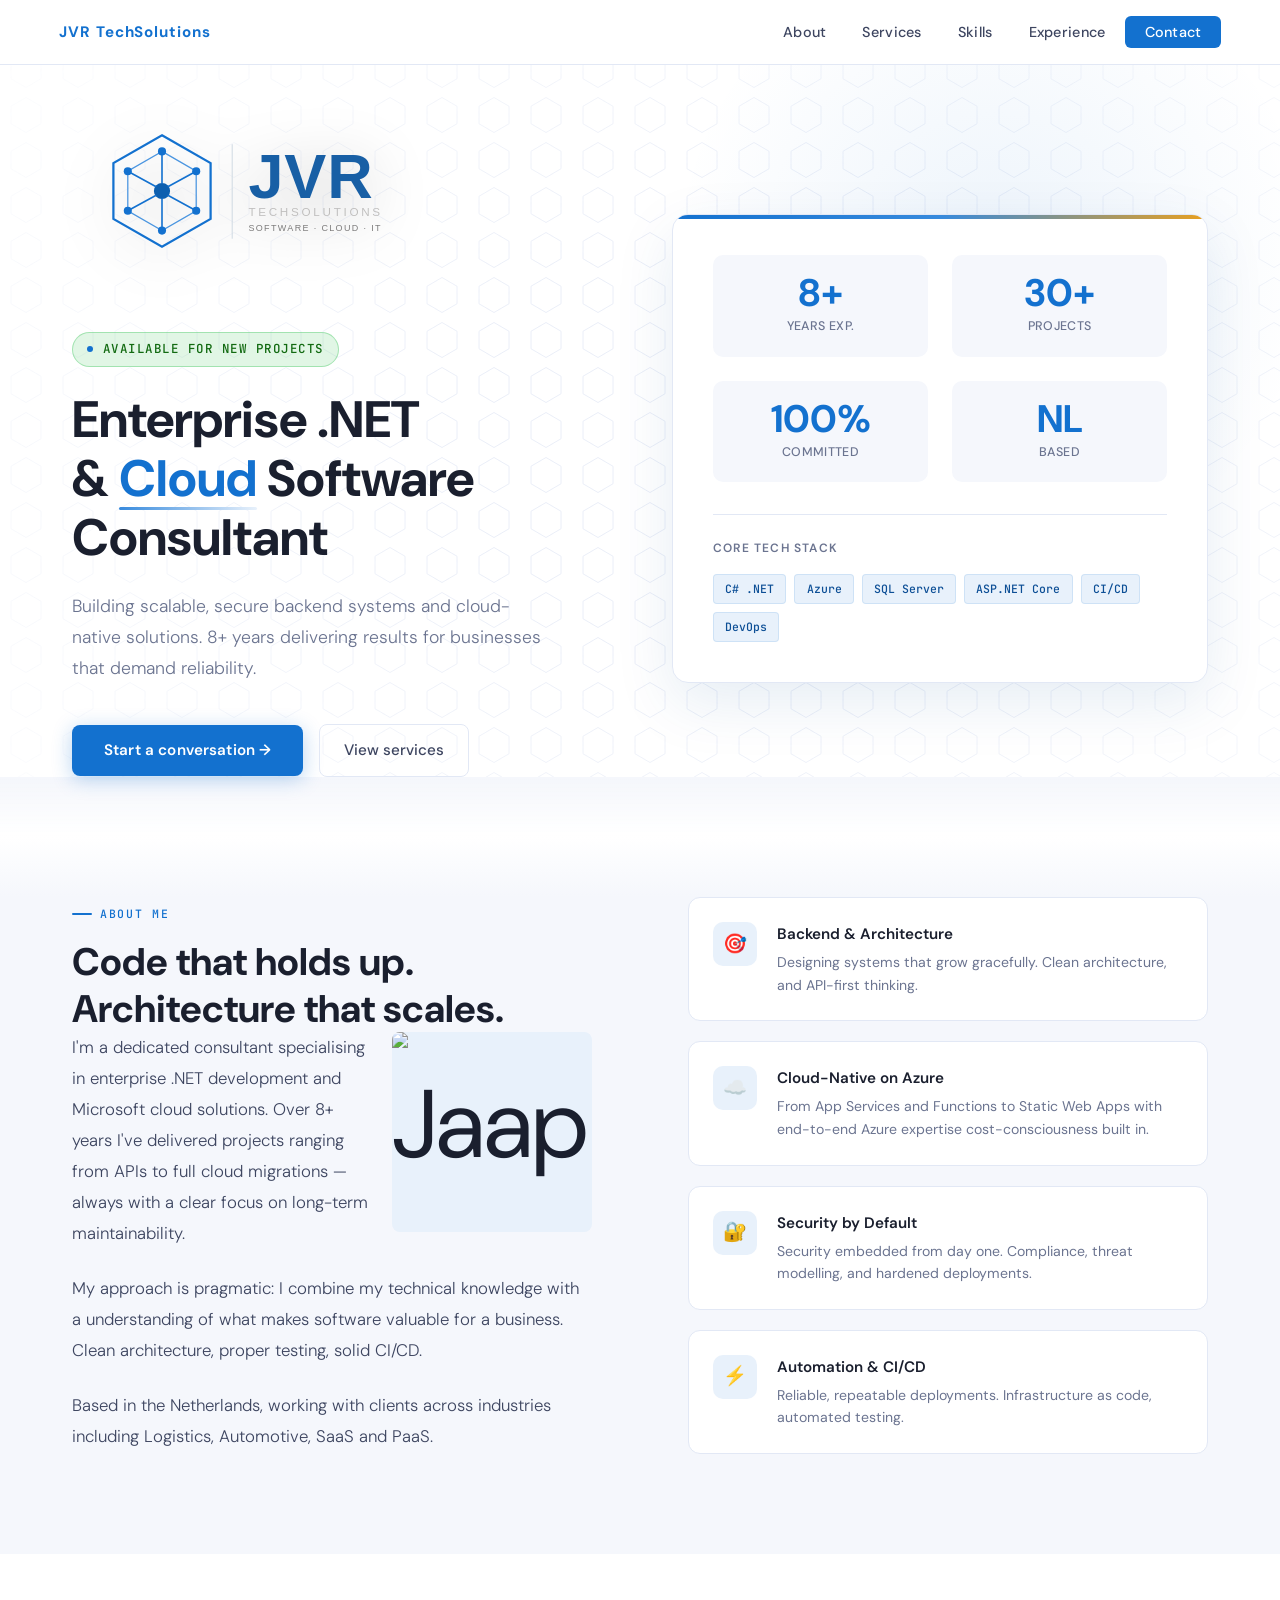
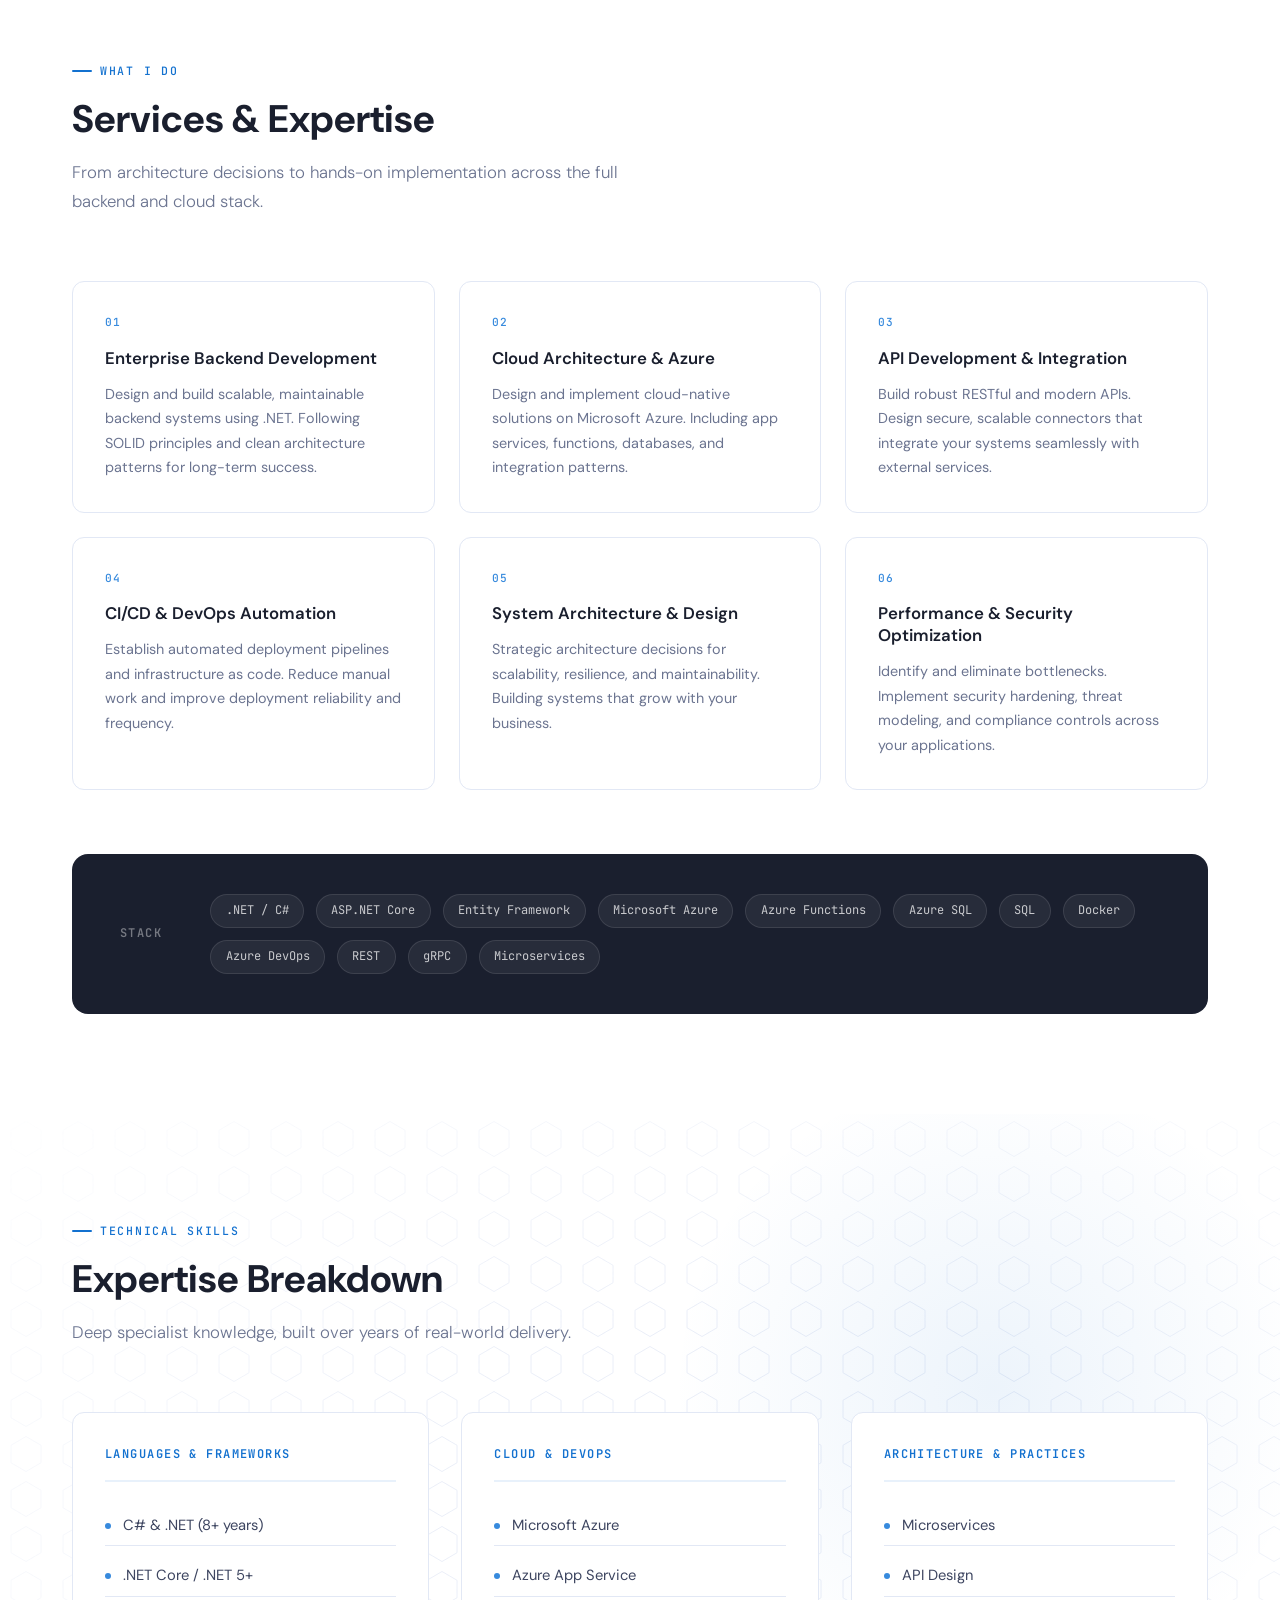
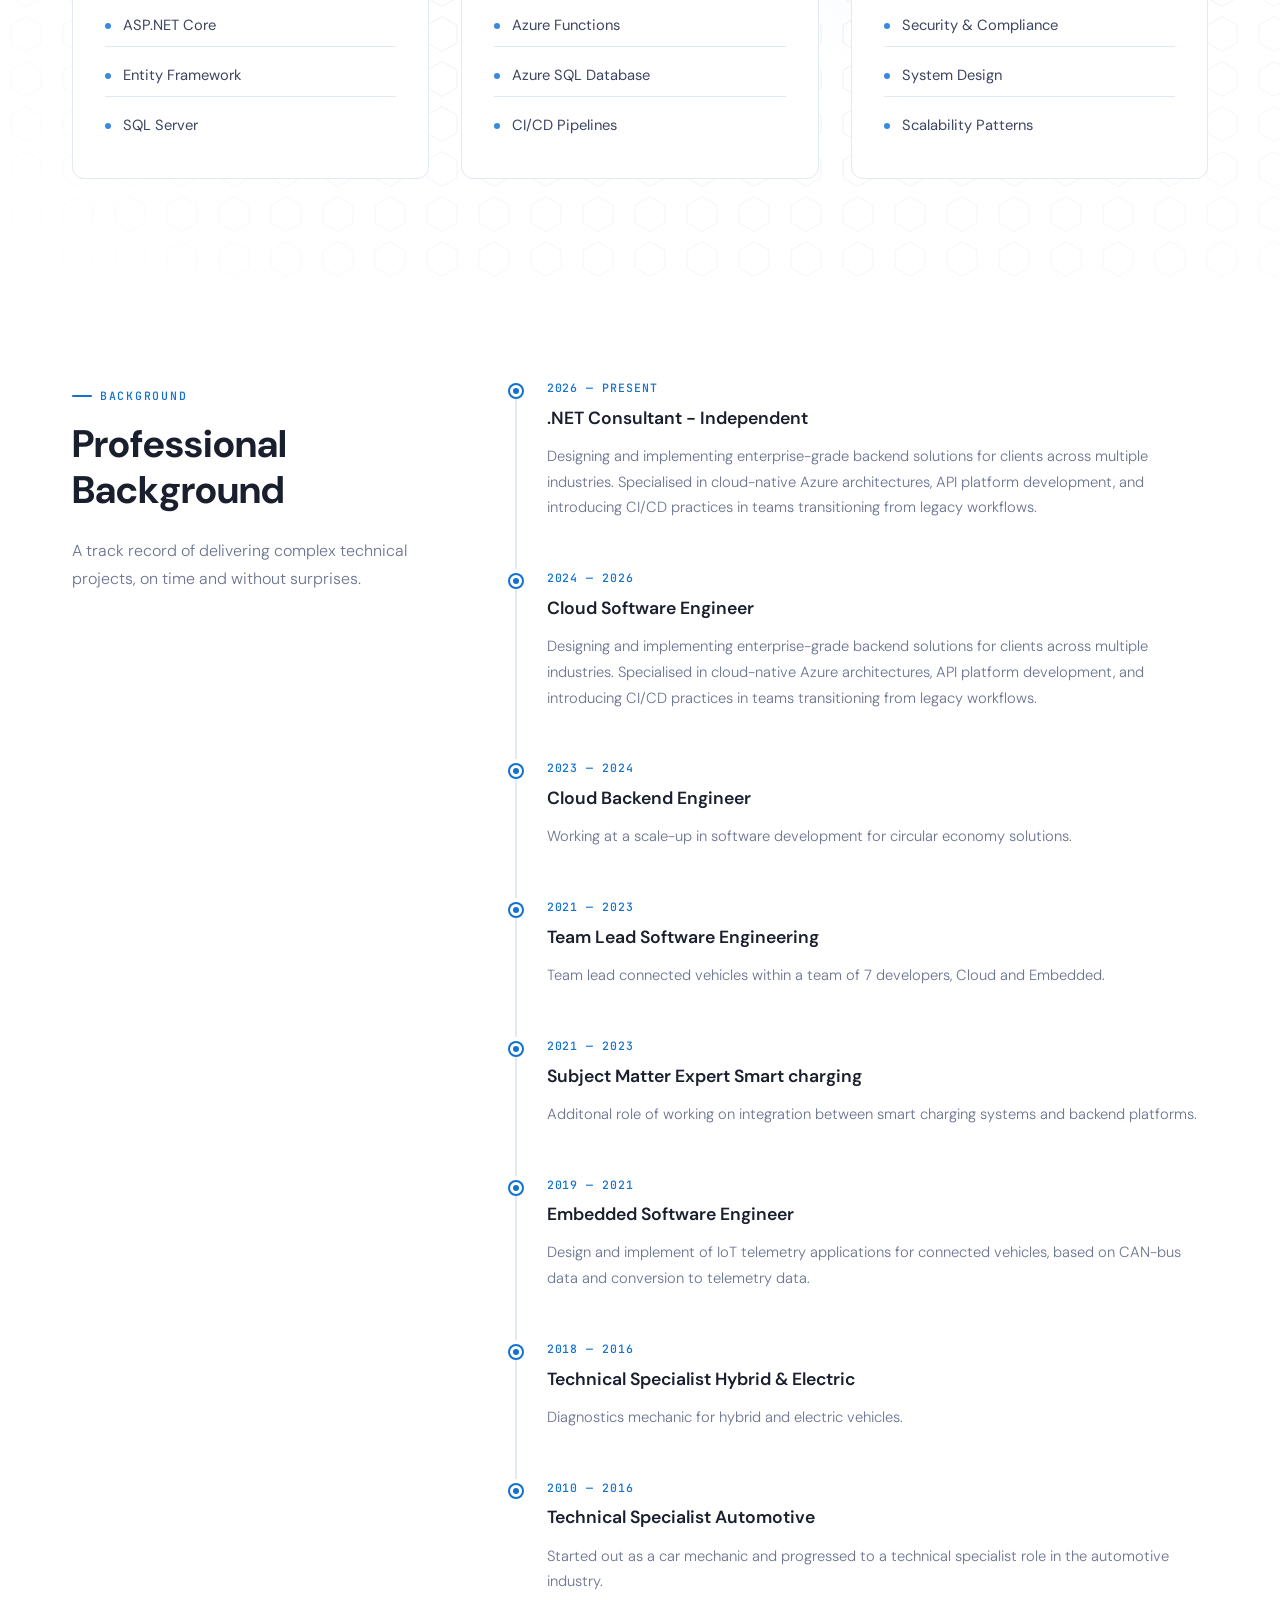
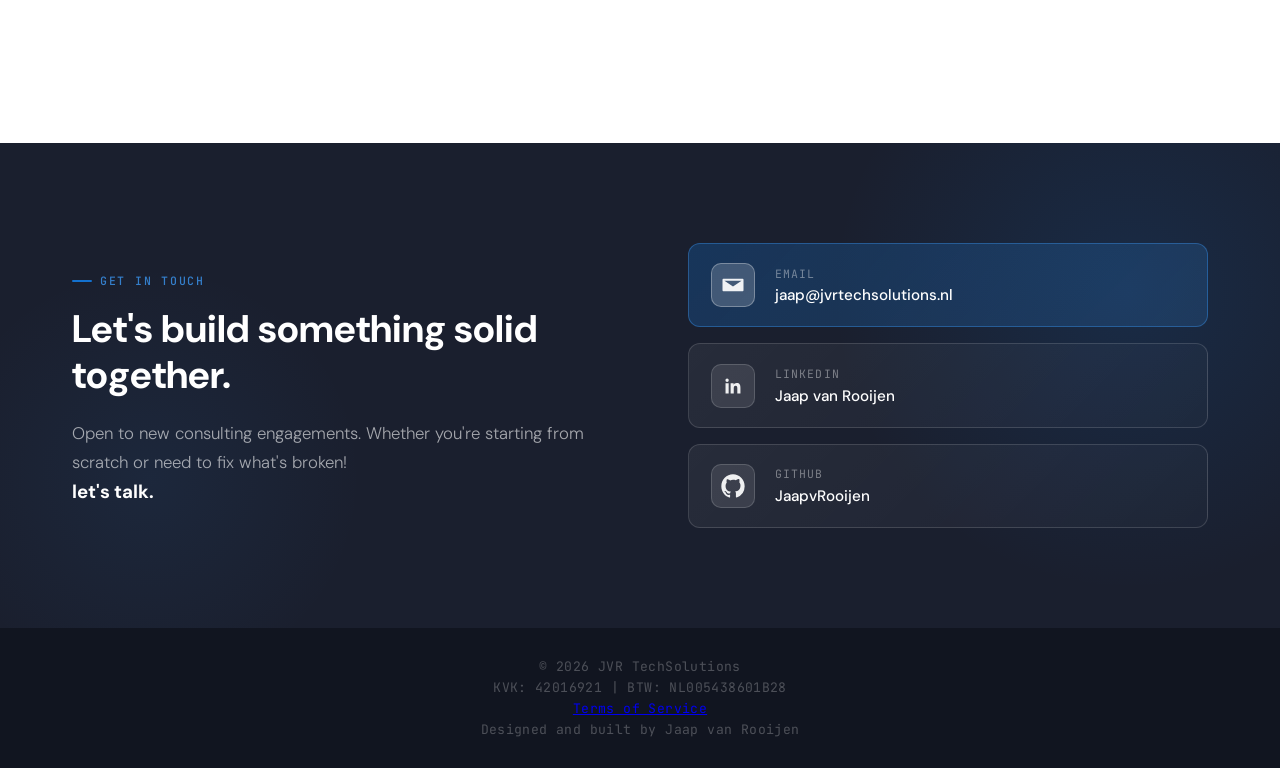
==== commit beee2776: "Updated style and added profile pic" ====
--- a/index.html
+++ b/index.html
@@ -17,7 +17,7 @@
         <div class="container">
             <div class="hero-left">
                 <div class="hero-banner-logo">
-                    <img src="logo.svg" alt="JVR Tech Solutions Logo">
+                    <img src="logo.svg" alt="JVR TechSolutions Logo">
                 </div>
                 <div class="hero-eyebrow">Available for new projects</div>
                 <h1>
@@ -77,8 +77,7 @@
                 <div class="about-text-block reveal">
                     <div class="section-label">About me</div>
                     <h2>Code that holds up. Architecture that scales.</h2>
-                    
-                    <br>
+                        <div class="profile-image"><img src="jaap.png" alt="Jaap van Rooijen"></div>
                     <p>
                         I'm a dedicated consultant specialising in enterprise .NET development and Microsoft cloud solutions. Over 8+ years I've delivered projects ranging from APIs to full cloud migrations — always with a clear focus on long-term maintainability.
                     </p>
@@ -219,16 +218,6 @@
                         <h3>Technical Specialist Automotive</h3>
                         <p>Started out as a car mechanic and progressed to a technical specialist role in the automotive industry.</p>
                     </div>
-                    <!-- <div class="exp-item">
-                        <div class="exp-period">Architecture</div>
-                        <h3>Cloud Migration & Modernisation</h3>
-                        <p>Led multiple legacy system modernisations — moving from on-premises monoliths to Azure-hosted microservices. Reduced infrastructure costs significantly while improving system uptime, observability, and deployment frequency.</p>
-                    </div>
-                    <div class="exp-item">
-                        <div class="exp-period">Approach</div>
-                        <h3>Embedded & Advisory Consulting</h3>
-                        <p>Working embedded in development teams or as a technical advisor, I adapt to what's needed — from hands-on coding to architecture reviews, code audits, and engineering process improvement.</p>
-                    </div> -->
                 </div>
             </div>
         </div>
@@ -244,22 +233,34 @@
                 <h3>let's talk.</h3>
             </div>
             <div class="contact-right reveal">
-                <a href="mailto:jaap@jvrtechsolutions.nl" class="contact-link">
-                    <div class="contact-link-icon">✉️</div>
+                <a href="mailto:jaap@jvrtechsolutions.nl" class="contact-link contact-link--email" aria-label="Send an email to Jaap van Rooijen">
+                    <div class="contact-link-icon" aria-hidden="true">
+                        <svg viewBox="0 0 24 24" role="img" focusable="false">
+                            <path d="M3.75 6.75h16.5a.75.75 0 0 1 .75.75v9a.75.75 0 0 1-.75.75H3.75a.75.75 0 0 1-.75-.75v-9a.75.75 0 0 1 .75-.75zm.9 1.5L12 13.38l7.35-5.13H4.65z"></path>
+                        </svg>
+                    </div>
                     <div class="contact-link-text">
                         <span class="contact-link-label">Email</span>
                         <span class="contact-link-value">jaap@jvrtechsolutions.nl</span>
                     </div>
                 </a>
-                <a href="https://www.linkedin.com/in/jaap-van-rooijen-2754a4111/" target="_blank" class="contact-link">
-                    <div class="contact-link-icon">💼</div>
+                <a href="https://www.linkedin.com/in/jaap-van-rooijen-2754a4111/" target="_blank" rel="noopener noreferrer" class="contact-link" aria-label="View Jaap van Rooijen on LinkedIn">
+                    <div class="contact-link-icon" aria-hidden="true">
+                        <svg viewBox="0 0 24 24" role="img" focusable="false">
+                            <path d="M6.94 8.5a1.44 1.44 0 1 1 0-2.88 1.44 1.44 0 0 1 0 2.88zM5.6 9.68h2.68v8.72H5.6V9.68zm4.36 0h2.57v1.2h.04c.36-.68 1.24-1.4 2.56-1.4 2.74 0 3.25 1.8 3.25 4.14v4.78H15.7v-4.24c0-1.01-.02-2.32-1.42-2.32-1.42 0-1.64 1.1-1.64 2.25v4.31H9.96V9.68z"></path>
+                        </svg>
+                    </div>
                     <div class="contact-link-text">
                         <span class="contact-link-label">LinkedIn</span>
                         <span class="contact-link-value">Jaap van Rooijen</span>
                     </div>
                 </a>
-                <a href="http://github.com/JaapvRooijen" target="_blank" class="contact-link">
-                    <div class="contact-link-icon">⌨️</div>
+                <a href="http://github.com/JaapvRooijen" target="_blank" rel="noopener noreferrer" class="contact-link" aria-label="View JaapvRooijen on GitHub">
+                    <div class="contact-link-icon" aria-hidden="true">
+                        <svg viewBox="0 0 24 24" role="img" focusable="false">
+                            <path d="M12 2C6.48 2 2 6.59 2 12.24c0 4.52 2.87 8.35 6.84 9.7.5.1.68-.22.68-.49 0-.24-.01-1.04-.01-1.89-2.78.62-3.37-1.2-3.37-1.2-.45-1.18-1.1-1.49-1.1-1.49-.9-.63.07-.62.07-.62 1 .07 1.53 1.06 1.53 1.06.89 1.57 2.34 1.12 2.91.86.09-.66.35-1.12.63-1.38-2.22-.26-4.56-1.15-4.56-5.11 0-1.13.39-2.05 1.03-2.77-.1-.26-.45-1.31.1-2.73 0 0 .85-.28 2.78 1.06A9.4 9.4 0 0 1 12 6.7c.85 0 1.7.12 2.5.36 1.93-1.34 2.78-1.06 2.78-1.06.55 1.42.2 2.47.1 2.73.64.72 1.03 1.64 1.03 2.77 0 3.97-2.35 4.85-4.58 5.1.36.32.68.94.68 1.9 0 1.37-.01 2.48-.01 2.82 0 .27.18.59.69.49A10.3 10.3 0 0 0 22 12.24C22 6.59 17.52 2 12 2z"></path>
+                        </svg>
+                    </div>
                     <div class="contact-link-text">
                         <span class="contact-link-label">GitHub</span>
                         <span class="contact-link-value">JaapvRooijen</span>
--- a/styles.css
+++ b/styles.css
@@ -522,6 +522,26 @@
     text-align: center;
 }
 
+.profile-image {
+    float: right;
+    width: 200px;
+    height: 200px;
+    background: var(--blue-pale);
+    border-radius: 8px;
+    display: flex;
+    align-items: center;
+    justify-content: center;
+    font-size: 6rem;
+    margin: 0 0 1.5rem 1.5rem;
+    flex-shrink: 0;
+}
+
+.profile-image img {
+    width: 100%;
+    height: 100%;
+    object-fit: cover;
+    border-radius: 8px;
+}
 .about-values {
     display: flex;
     flex-direction: column;
@@ -907,37 +927,52 @@
     display: flex;
     align-items: center;
     gap: 1.25rem;
-    padding: 1.25rem 1.5rem;
-    background: rgba(255,255,255,0.04);
-    border: 1px solid rgba(255,255,255,0.08);
+    justify-content: space-between;
+    padding: 1.2rem 1.35rem;
+    background: linear-gradient(135deg, rgba(255,255,255,0.06), rgba(255,255,255,0.02));
+    border: 1px solid rgba(255,255,255,0.14);
     border-radius: 12px;
     text-decoration: none;
     color: white;
-    transition: all 0.25s;
+    transition: transform 0.25s, border-color 0.25s, background 0.25s, box-shadow 0.25s;
 }
 
 .contact-link:hover {
-    background: rgba(19,113,207,0.2);
-    border-color: rgba(19,113,207,0.4);
-    transform: translateX(6px);
+    background: linear-gradient(135deg, rgba(19,113,207,0.22), rgba(55,138,221,0.12));
+    border-color: rgba(55,138,221,0.55);
+    transform: translateY(-2px);
+    box-shadow: 0 14px 30px rgba(4, 10, 24, 0.35);
+}
+
+.contact-link:focus-visible {
+    outline: 2px solid var(--blue-light);
+    outline-offset: 2px;
 }
 
 .contact-link-icon {
     width: 44px;
     height: 44px;
-    background: rgba(19,113,207,0.2);
+    background: rgba(255,255,255,0.1);
     border-radius: 10px;
     display: flex;
     align-items: center;
     justify-content: center;
-    font-size: 1.2rem;
+    border: 1px solid rgba(255,255,255,0.16);
     flex-shrink: 0;
+}
+
+.contact-link-icon svg {
+    width: 28px;
+    height: 28px;
+    fill: currentColor;
+    opacity: 0.92;
 }
 
 .contact-link-text {
     display: flex;
     flex-direction: column;
     gap: 0.15rem;
+    flex: 1;
 }
 
 .contact-link-label {
@@ -951,6 +986,23 @@
 .contact-link-value {
     font-size: 0.95rem;
     font-weight: 500;
+    line-height: 1.35;
+    overflow-wrap: anywhere;
+}
+
+.contact-link--email {
+    background: linear-gradient(135deg, rgba(19,113,207,0.28), rgba(55,138,221,0.18));
+    border-color: rgba(55,138,221,0.45);
+}
+
+.contact-link--email:hover {
+    background: linear-gradient(135deg, rgba(19,113,207,0.38), rgba(55,138,221,0.22));
+    border-color: rgba(55,138,221,0.72);
+}
+
+.contact-link--email .contact-link-icon {
+    background: rgba(255,255,255,0.18);
+    border-color: rgba(255,255,255,0.3);
 }
 
 /* ─── FOOTER ────────────────────────────────────────────────── */
@@ -1058,4 +1110,13 @@
     section {
         padding: 70px 0;
     }
-}
+
+    .contact-link {
+        padding: 1rem 1.1rem;
+        gap: 0.9rem;
+    }
+
+    .contact-link-value {
+        font-size: 0.9rem;
+    }
+}
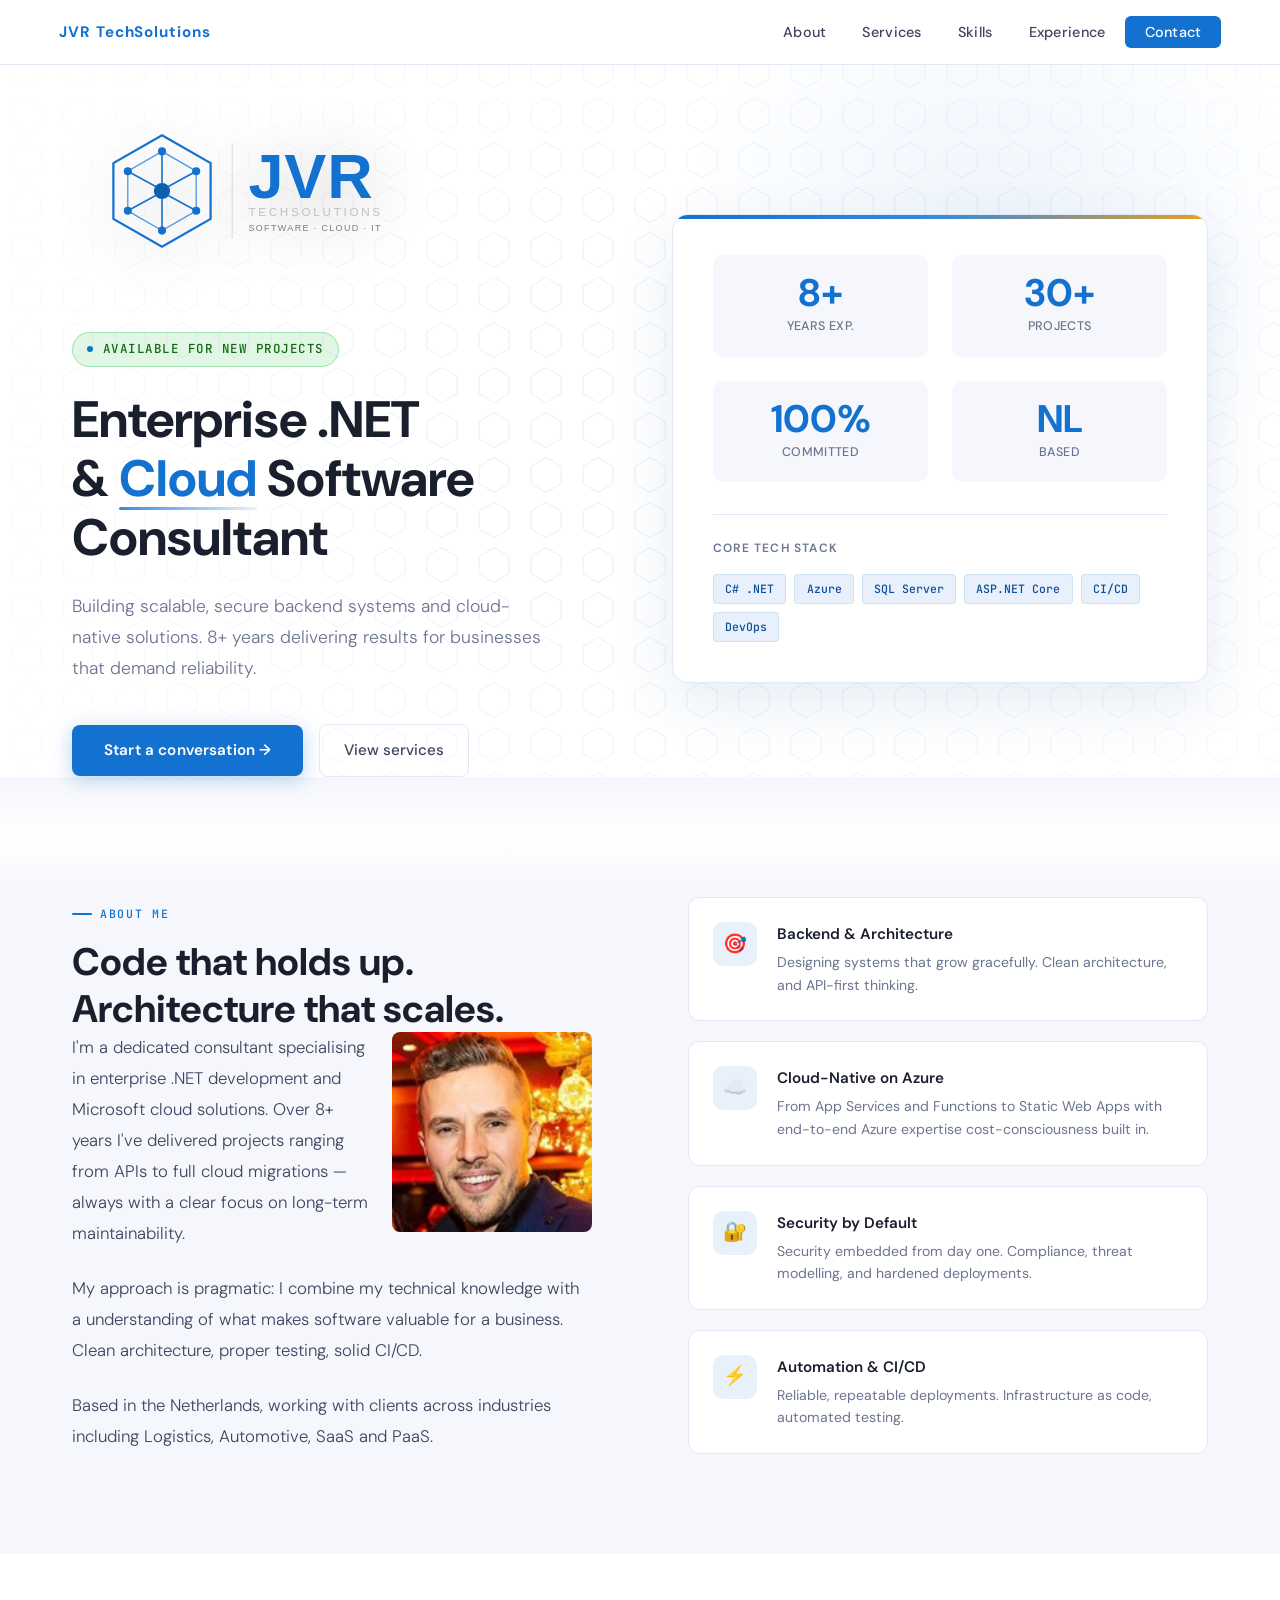
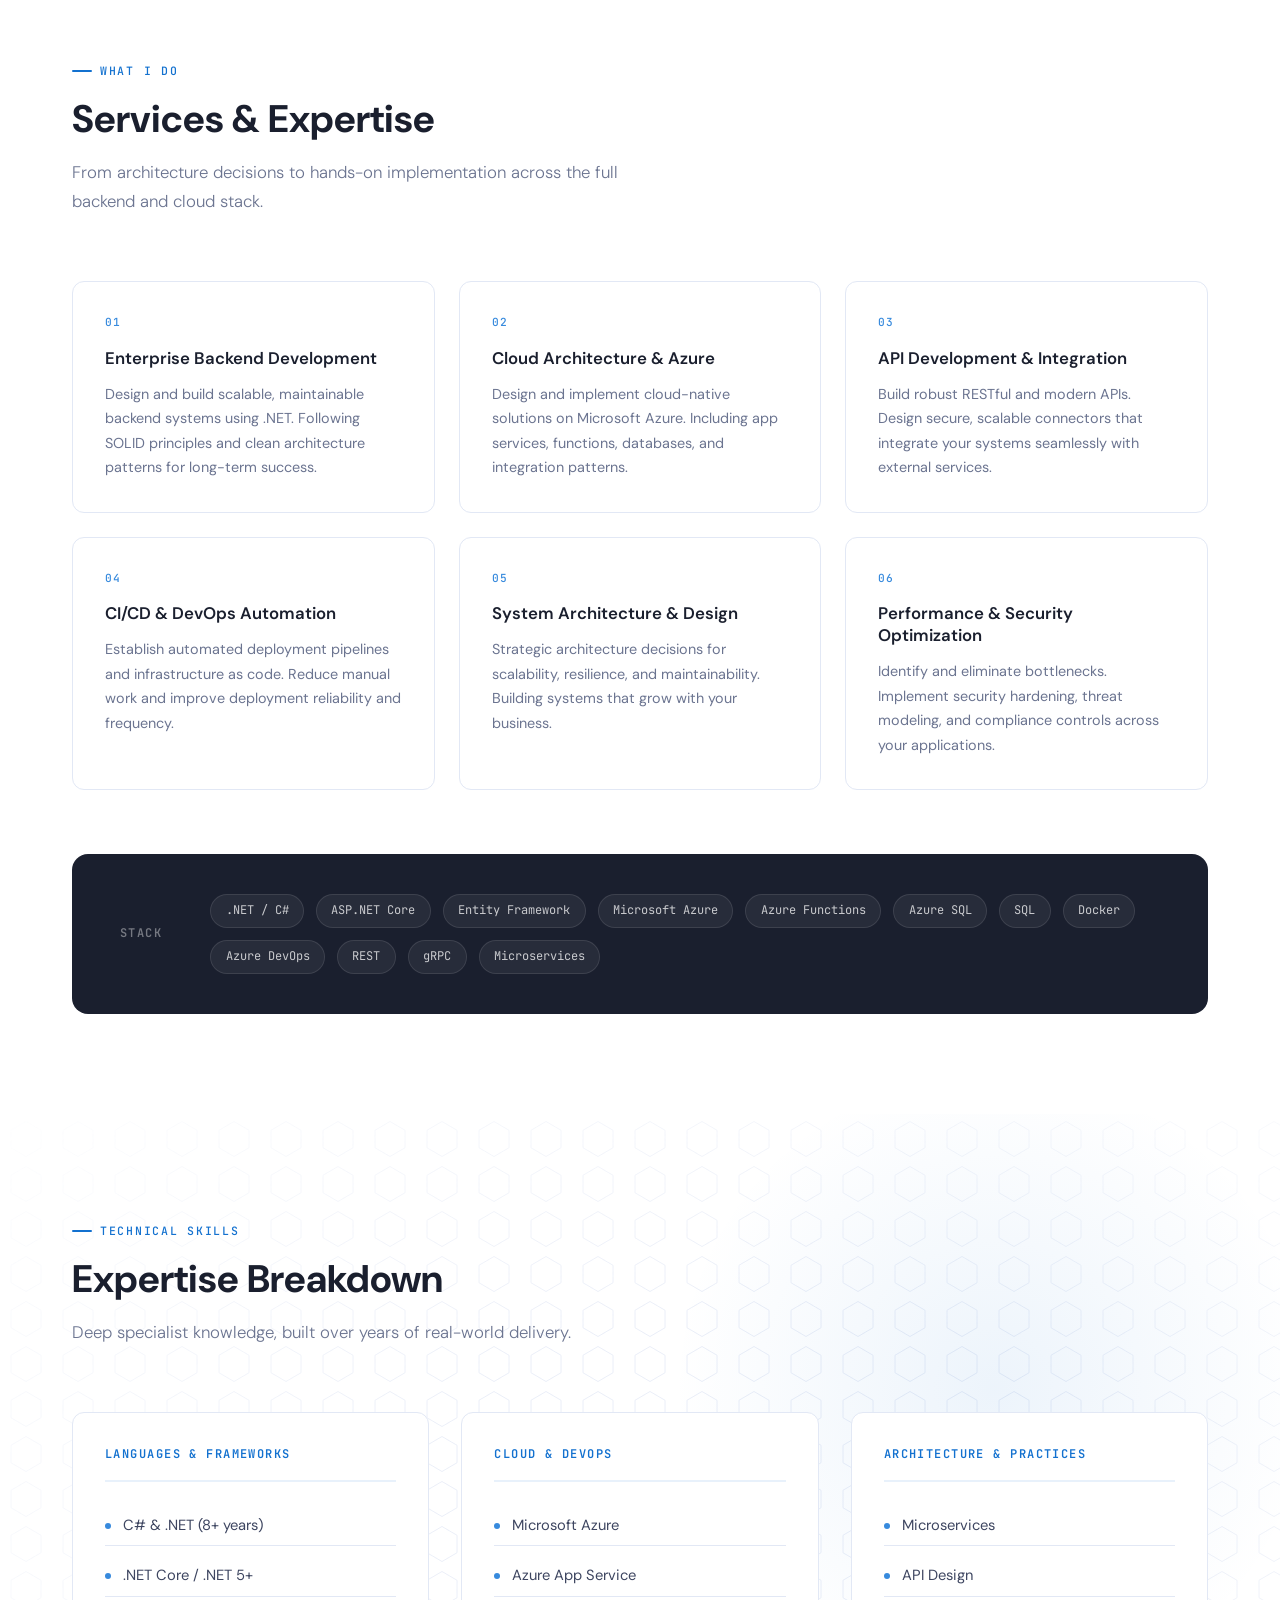
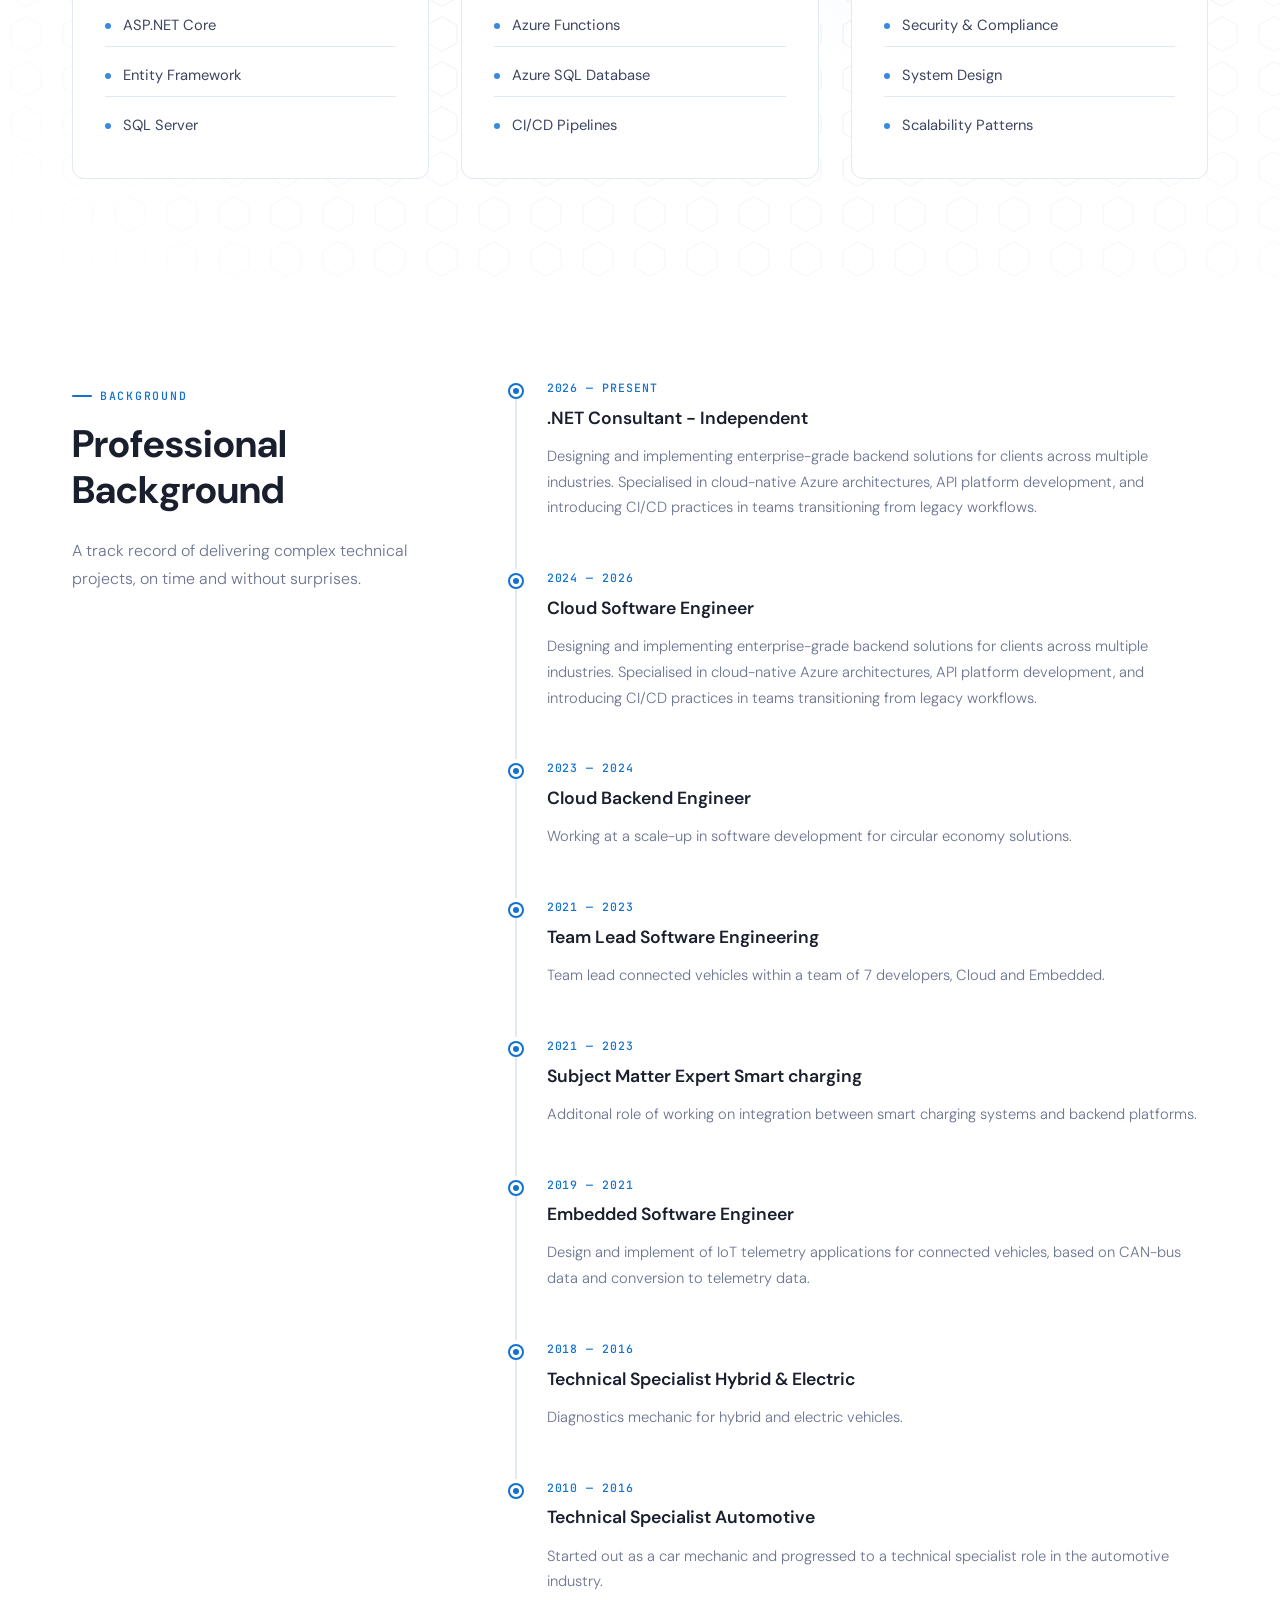
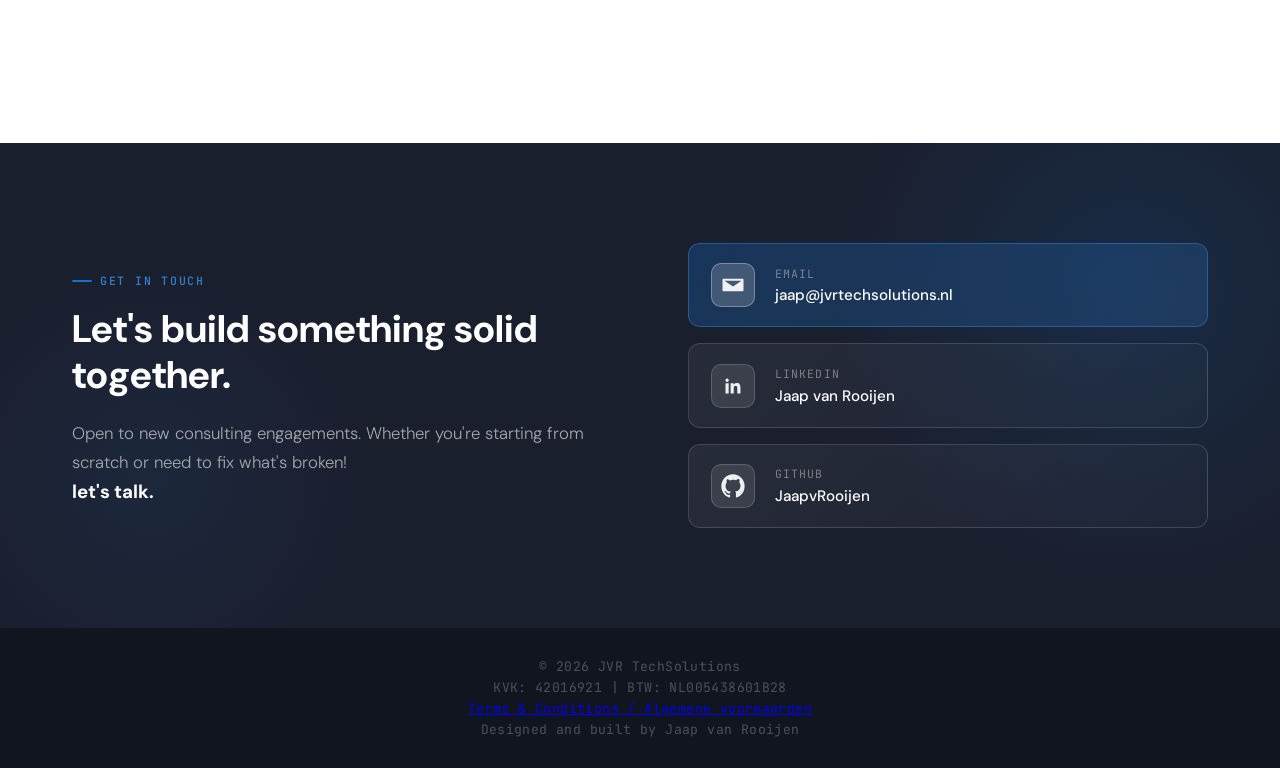
==== commit 092c2f51: "Clean-up of references" ====
--- a/index.html
+++ b/index.html
@@ -1,11 +1,11 @@
 <!DOCTYPE html>
-<html lang="nl">
+<html lang="en">
 <head>
     <meta charset="UTF-8">
     <meta name="viewport" content="width=device-width, initial-scale=1.0">
     <title>JVR TechSolutions .NET & Cloud Consultant</title>
-    <link rel="icon" type="image/svg+xml" href="favicon.svg">
-    <link rel="stylesheet" href="styles.css">
+    <link rel="icon" type="image/svg+xml" href="assets/images/favicon.svg">
+    <link rel="stylesheet" href="assets/css/styles.css">
 </head>
 <body>
 
@@ -17,7 +17,7 @@
         <div class="container">
             <div class="hero-left">
                 <div class="hero-banner-logo">
-                    <img src="logo.svg" alt="JVR TechSolutions Logo">
+                    <img src="assets/images/logo.svg" alt="JVR TechSolutions Logo">
                 </div>
                 <div class="hero-eyebrow">Available for new projects</div>
                 <h1>
@@ -77,7 +77,7 @@
                 <div class="about-text-block reveal">
                     <div class="section-label">About me</div>
                     <h2>Code that holds up. Architecture that scales.</h2>
-                        <div class="profile-image"><img src="jaap.png" alt="Jaap van Rooijen"></div>
+                        <div class="profile-image"><img src="assets/images/Jaap.png" alt="Jaap van Rooijen"></div>
                     <p>
                         I'm a dedicated consultant specialising in enterprise .NET development and Microsoft cloud solutions. Over 8+ years I've delivered projects ranging from APIs to full cloud migrations — always with a clear focus on long-term maintainability.
                     </p>
@@ -272,6 +272,6 @@
 
     <div id="footer-placeholder"></div>
 
-    <script src="script.js"></script>
+    <script src="assets/js/script.js"></script>
 </body>
 </html>
--- a/assets/css/styles.css
+++ b/assets/css/styles.css
@@ -0,0 +1,1496 @@
+@import url('https://fonts.googleapis.com/css2?family=Playfair+Display:wght@400;700&family=DM+Sans:wght@300;400;500;600&family=JetBrains+Mono:wght@400;500&display=swap');
+
+:root {
+    --blue-deep: #0d4f96;
+    --blue-mid: #1371cf;
+    --blue-light: #378ADD;
+    --blue-pale: #e8f1fb;
+    --ink: #1a1f2e;
+    --ink-soft: #3d4560;
+    --ink-muted: #6b7490;
+    --surface: #ffffff;
+    --surface-alt: #f5f7fc;
+    --border: #e2e8f5;
+    --accent-warm: #e8a020;
+}
+
+*, *::before, *::after {
+    margin: 0;
+    padding: 0;
+    box-sizing: border-box;
+}
+
+html {
+    scroll-behavior: smooth;
+}
+
+body {
+    font-family: 'DM Sans', sans-serif;
+    color: var(--ink);
+    background: var(--surface);
+    line-height: 1.6;
+    overflow-x: hidden;
+}
+
+/* ─── NAVIGATION ───────────────────────────────────────────── */
+#navbar {
+    position: fixed;
+    top: 0;
+    width: 100%;
+    background: rgba(255,255,255,0.92);
+    backdrop-filter: blur(20px);
+    -webkit-backdrop-filter: blur(20px);
+    border-bottom: 1px solid var(--border);
+    z-index: 1000;
+    transition: box-shadow 0.3s;
+}
+
+#navbar.scrolled {
+    box-shadow: 0 4px 30px rgba(13, 79, 150, 0.1);
+}
+
+#navbar .container {
+    max-width: 1200px;
+    margin: 0 auto;
+    padding: 0 1.2rem;
+    display: flex;
+    justify-content: space-between;
+    align-items: center;
+    height: 64px;
+}
+
+#navbar .logo {
+    display: flex;
+    align-items: center;
+}
+
+.nav-brand {
+    font-weight: 700;
+    color: var(--blue-mid);
+    font-size: 0.95rem;
+    letter-spacing: 0.06em;
+}
+
+#navbar .logo img {
+    height: 68px;
+    width: auto;
+    display: block;
+}
+
+#navbar ul {
+    display: flex;
+    list-style: none;
+    gap: 0.25rem;
+    align-items: center;
+}
+
+#navbar a {
+    text-decoration: none;
+    color: var(--ink-soft);
+    font-size: 0.9rem;
+    font-weight: 500;
+    letter-spacing: 0.02em;
+    padding: 0.45rem 1rem;
+    border-radius: 6px;
+    transition: all 0.2s;
+}
+
+#navbar a:hover {
+    color: var(--blue-mid);
+    background: var(--blue-pale);
+}
+
+#navbar .nav-cta {
+    background: var(--blue-mid);
+    color: white !important;
+    padding: 0.45rem 1.2rem;
+    border-radius: 6px;
+}
+
+#navbar .nav-cta:hover {
+    background: var(--blue-deep) !important;
+    color: white !important;
+}
+
+.hamburger {
+    display: none;
+    flex-direction: column;
+    background: none;
+    border: none;
+    cursor: pointer;
+    padding: 0.5rem;
+    gap: 4px;
+}
+
+.hamburger span {
+    width: 20px;
+    height: 2px;
+    background: var(--ink-soft);
+    transition: 0.3s;
+    transform-origin: center;
+}
+
+.hamburger.active span:nth-child(1) {
+    transform: rotate(45deg) translate(4px, 4px);
+}
+
+.hamburger.active span:nth-child(2) {
+    opacity: 0;
+}
+
+.hamburger.active span:nth-child(3) {
+    transform: rotate(-45deg) translate(4px, -4px);
+}
+
+/* ─── HERO ──────────────────────────────────────────────────── */
+.hero {
+    min-height: 85vh;
+    display: flex;
+    align-items: flex-start;
+    padding: 120px 2rem 120px;
+    background: var(--surface);
+    position: relative;
+    overflow: hidden;
+}
+
+.hero::after {
+    content: '';
+    position: absolute;
+    bottom: 0;
+    left: 0;
+    right: 0;
+    height: 120px;
+    background: linear-gradient(to bottom, transparent 0%, var(--surface) 50%, var(--surface-alt) 100%);
+    pointer-events: none;
+    z-index: 2;
+}
+
+.hero-bg {
+    position: absolute;
+    inset: 0;
+    z-index: 0;
+    pointer-events: none;
+}
+
+/* Geometric grid background */
+.hero-bg::before {
+    content: '';
+    position: absolute;
+    inset: 0;
+    background-image: url("data:image/svg+xml,%3csvg width='52' height='45' xmlns='http://www.w3.org/2000/svg'%3e%3cdefs%3e%3cpattern id='hex' x='0' y='0' width='52' height='45' patternUnits='userSpaceOnUse'%3e%3cpolygon points='26,7.5 41,16.25 41,33.75 26,42.5 11,33.75 11,16.25' fill='none' stroke='%23e2e8f5' stroke-width='1' opacity='0.7'/%3e%3c/pattern%3e%3c/defs%3e%3crect width='100%25' height='100%25' fill='url(%23hex)'/%3e%3c/svg%3e");
+    opacity: 1;
+    mask-image: radial-gradient(ellipse 80% 80% at 60% 50%, black 30%, transparent 100%);
+}
+
+/* Blue accent blob */
+.hero-bg::after {
+    content: '';
+    position: absolute;
+    top: -10%;
+    right: -5%;
+    width: 700px;
+    height: 700px;
+    background: radial-gradient(ellipse at center, rgba(19,113,207,0.08) 0%, transparent 65%);
+    border-radius: 50%;
+}
+
+.hero .container {
+    max-width: 1200px;
+    margin: 0 auto;
+    position: relative;
+    z-index: 1;
+    display: grid;
+    grid-template-columns: 1fr 1fr;
+    gap: 4rem;
+    align-items: center;
+}
+
+.hero-left {
+    animation: fadeUp 0.8s ease both;
+    display: flex;
+    flex-direction: column;
+    align-items: flex-start;
+}
+
+.hero-banner-logo {
+    margin-bottom: 2rem;
+    width: min(450px, 100%);
+    padding: 0;
+    background: transparent;
+    border-radius: 0;
+    border: none;
+    align-self: flex-start;
+    transform: translateY(-10px);
+}
+
+.hero-banner-logo img {
+    width: 100%;
+    height: auto;
+    display: block;
+    filter: drop-shadow(0 10px 30px rgba(0,0,0,0.24));
+}
+
+.hero-eyebrow {
+    display: inline-flex;
+    align-items: center;
+    gap: 0.6rem;
+    font-family: 'JetBrains Mono', monospace;
+    font-size: 0.78rem;
+    font-weight: 500;
+    color: #126a11;
+    letter-spacing: 0.12em;
+    text-transform: uppercase;
+    margin-bottom: 1.5rem;
+    padding: 0.4rem 0.9rem;
+    background: rgba(69, 201, 97, 0.16);
+    border-radius: 20px;
+    border: 1px solid rgba(69, 201, 97, 0.4);
+}
+
+.hero-eyebrow::before {
+    content: '';
+    width: 6px;
+    height: 6px;
+    background: var(--blue-mid);
+    border-radius: 50%;
+    animation: pulse 2s infinite;
+}
+
+@keyframes pulse {
+    0%, 100% { opacity: 1; transform: scale(1); }
+    50% { opacity: 0.5; transform: scale(0.8); }
+}
+
+.hero h1 {
+    font-family: 'DM Sans', 'Helvetica Neue', Arial, sans-serif;
+    font-size: clamp(2.4rem, 4vw, 3.6rem);
+    font-weight: 700;
+    line-height: 1.15;
+    color: var(--ink);
+    margin-bottom: 1.5rem;
+}
+
+.hero h1 em {
+    font-style: normal;
+    color: var(--blue-mid);
+    position: relative;
+}
+
+.hero h1 em::after {
+    content: '';
+    position: absolute;
+    bottom: 2px;
+    left: 0;
+    right: 0;
+    height: 3px;
+    background: linear-gradient(90deg, var(--blue-light), var(--blue-pale));
+    border-radius: 2px;
+}
+
+.hero-desc {
+    font-size: 1.1rem;
+    color: var(--ink-muted);
+    line-height: 1.75;
+    margin-bottom: 2.5rem;
+    max-width: 480px;
+    font-weight: 300;
+}
+
+.hero-actions {
+    display: flex;
+    gap: 1rem;
+    align-items: center;
+    flex-wrap: wrap;
+}
+
+.btn-primary {
+    display: inline-flex;
+    align-items: center;
+    gap: 0.5rem;
+    background: var(--blue-mid);
+    color: white;
+    padding: 0.85rem 2rem;
+    border-radius: 8px;
+    text-decoration: none;
+    font-weight: 600;
+    font-size: 0.95rem;
+    letter-spacing: 0.01em;
+    transition: all 0.25s;
+    box-shadow: 0 4px 20px rgba(19,113,207,0.3);
+}
+
+.btn-primary:hover {
+    background: var(--blue-deep);
+    transform: translateY(-2px);
+    box-shadow: 0 8px 30px rgba(19,113,207,0.4);
+}
+
+.btn-secondary {
+    display: inline-flex;
+    align-items: center;
+    gap: 0.5rem;
+    color: var(--ink-soft);
+    text-decoration: none;
+    font-weight: 500;
+    font-size: 0.95rem;
+    padding: 0.85rem 1.5rem;
+    border: 1.5px solid var(--border);
+    border-radius: 8px;
+    transition: all 0.25s;
+}
+
+.btn-secondary:hover {
+    border-color: var(--blue-light);
+    color: var(--blue-mid);
+    background: var(--blue-pale);
+}
+
+/* Hero right - floating stats card */
+.hero-right {
+    animation: fadeUp 0.8s 0.2s ease both;
+    position: relative;
+}
+
+.hero-card {
+    background: white;
+    border: 1px solid var(--border);
+    border-radius: 16px;
+    padding: 2.5rem;
+    box-shadow: 0 20px 60px rgba(13, 79, 150, 0.1);
+    position: relative;
+    overflow: hidden;
+}
+
+.hero-card::before {
+    content: '';
+    position: absolute;
+    top: 0;
+    left: 0;
+    right: 0;
+    height: 4px;
+    background: linear-gradient(90deg, var(--blue-mid), var(--blue-light), var(--accent-warm));
+}
+
+.hero-stats {
+    display: grid;
+    grid-template-columns: 1fr 1fr;
+    gap: 1.5rem;
+    margin-bottom: 2rem;
+}
+
+.stat {
+    text-align: center;
+    padding: 1.2rem;
+    background: var(--surface-alt);
+    border-radius: 10px;
+}
+
+.stat-number {
+    font-family: 'DM Sans', 'Helvetica Neue', Arial, sans-serif;
+    font-size: 2.4rem;
+    font-weight: 700;
+    color: var(--blue-mid);
+    line-height: 1;
+    margin-bottom: 0.3rem;
+}
+
+.stat-label {
+    font-size: 0.78rem;
+    color: var(--ink-muted);
+    font-weight: 500;
+    letter-spacing: 0.03em;
+    text-transform: uppercase;
+}
+
+.hero-stack {
+    border-top: 1px solid var(--border);
+    padding-top: 1.5rem;
+}
+
+.hero-stack-label {
+    font-size: 0.75rem;
+    text-transform: uppercase;
+    letter-spacing: 0.1em;
+    color: var(--ink-muted);
+    font-weight: 600;
+    margin-bottom: 1rem;
+}
+
+.stack-chips {
+    display: flex;
+    flex-wrap: wrap;
+    gap: 0.5rem;
+}
+
+.chip {
+    font-family: 'JetBrains Mono', monospace;
+    font-size: 0.72rem;
+    padding: 0.3rem 0.7rem;
+    background: var(--blue-pale);
+    color: var(--blue-deep);
+    border-radius: 4px;
+    font-weight: 500;
+    border: 1px solid rgba(19,113,207,0.12);
+}
+
+/* ─── SECTION BASE ──────────────────────────────────────────── */
+.container {
+    max-width: 1200px;
+    margin: 0 auto;
+    padding: 0 2rem;
+}
+
+section {
+    padding: 100px 0;
+}
+
+.section-label {
+    display: inline-flex;
+    align-items: center;
+    gap: 0.5rem;
+    font-family: 'JetBrains Mono', monospace;
+    font-size: 0.72rem;
+    font-weight: 500;
+    color: var(--blue-mid);
+    letter-spacing: 0.15em;
+    text-transform: uppercase;
+    margin-bottom: 1rem;
+}
+
+.section-label::before {
+    content: '';
+    display: block;
+    width: 20px;
+    height: 2px;
+    background: var(--blue-mid);
+    border-radius: 1px;
+}
+
+section h2 {
+    font-family: 'DM Sans', 'Helvetica Neue', Arial, sans-serif;
+    font-size: clamp(2rem, 3vw, 2.8rem);
+    font-weight: 700;
+    color: var(--ink);
+    line-height: 1.2;
+    margin-bottom: 0;
+}
+
+.section-header {
+    margin-bottom: 4rem;
+}
+
+.section-intro {
+    font-size: 1.05rem;
+    color: var(--ink-muted);
+    line-height: 1.75;
+    max-width: 600px;
+    margin-top: 1rem;
+    font-weight: 300;
+}
+
+/* ─── ABOUT ─────────────────────────────────────────────────── */
+.about {
+    background: var(--surface-alt);
+    position: relative;
+    overflow: hidden;
+    margin-top: -120px;
+    padding-top: 120px;
+}
+
+.about-inner {
+    display: grid;
+    grid-template-columns: 1fr 1fr;
+    gap: 6rem;
+    align-items: start;
+}
+
+.about-text-block p {
+    font-size: 1.05rem;
+    color: var(--ink-soft);
+    line-height: 1.85;
+    font-weight: 300;
+    margin-bottom: 1.5rem;
+}
+
+.about-text-block p:last-child {
+    margin-bottom: 0;
+}
+
+.about-avatar {
+    font-size: 4rem;
+    margin: 1rem 0;
+    text-align: center;
+}
+
+.profile-image {
+    float: right;
+    width: 200px;
+    height: 200px;
+    background: var(--blue-pale);
+    border-radius: 8px;
+    display: flex;
+    align-items: center;
+    justify-content: center;
+    font-size: 6rem;
+    margin: 0 0 1.5rem 1.5rem;
+    flex-shrink: 0;
+}
+
+.profile-image img {
+    width: 100%;
+    height: 100%;
+    object-fit: cover;
+    border-radius: 8px;
+}
+.about-values {
+    display: flex;
+    flex-direction: column;
+    gap: 1.25rem;
+}
+
+.value-item {
+    display: flex;
+    gap: 1.25rem;
+    padding: 1.5rem;
+    background: white;
+    border-radius: 12px;
+    border: 1px solid var(--border);
+    transition: all 0.25s;
+}
+
+.value-item:hover {
+    border-color: var(--blue-light);
+    box-shadow: 0 8px 24px rgba(19,113,207,0.08);
+    transform: translateX(4px);
+}
+
+.value-icon {
+    width: 44px;
+    height: 44px;
+    min-width: 44px;
+    background: var(--blue-pale);
+    border-radius: 10px;
+    display: flex;
+    align-items: center;
+    justify-content: center;
+    font-size: 1.2rem;
+}
+
+.value-text h4 {
+    font-size: 0.95rem;
+    font-weight: 600;
+    color: var(--ink);
+    margin-bottom: 0.3rem;
+}
+
+.value-text p {
+    font-size: 0.88rem;
+    color: var(--ink-muted);
+    line-height: 1.6;
+}
+
+/* ─── SERVICES ──────────────────────────────────────────────── */
+.services {
+    background: white;
+}
+
+.services-grid {
+    display: grid;
+    grid-template-columns: repeat(3, 1fr);
+    gap: 1.5rem;
+}
+
+.service-card {
+    padding: 2rem;
+    border: 1px solid var(--border);
+    border-radius: 12px;
+    transition: all 0.3s;
+    position: relative;
+    overflow: hidden;
+    background: white;
+}
+
+.service-card::before {
+    content: '';
+    position: absolute;
+    top: 0;
+    left: 0;
+    right: 0;
+    height: 3px;
+    background: linear-gradient(90deg, var(--blue-mid), var(--blue-light));
+    transform: scaleX(0);
+    transform-origin: left;
+    transition: transform 0.3s;
+}
+
+.service-card:hover {
+    border-color: var(--blue-light);
+    box-shadow: 0 12px 40px rgba(19,113,207,0.1);
+    transform: translateY(-4px);
+}
+
+.service-card:hover::before {
+    transform: scaleX(1);
+}
+
+.service-number {
+    font-family: 'JetBrains Mono', monospace;
+    font-size: 0.7rem;
+    font-weight: 500;
+    color: var(--blue-light);
+    letter-spacing: 0.1em;
+    margin-bottom: 1rem;
+}
+
+.service-card h3 {
+    font-size: 1.05rem;
+    font-weight: 600;
+    color: var(--ink);
+    margin-bottom: 0.75rem;
+    line-height: 1.3;
+}
+
+.service-card p {
+    font-size: 0.9rem;
+    color: var(--ink-muted);
+    line-height: 1.7;
+}
+
+/* Tech stack strip */
+.tech-strip {
+    margin-top: 4rem;
+    padding: 2.5rem 3rem;
+    background: var(--ink);
+    border-radius: 16px;
+    display: flex;
+    align-items: center;
+    gap: 3rem;
+    flex-wrap: wrap;
+}
+
+.tech-strip-label {
+    font-size: 0.75rem;
+    text-transform: uppercase;
+    letter-spacing: 0.12em;
+    color: rgba(255,255,255,0.4);
+    font-weight: 600;
+    white-space: nowrap;
+    font-family: 'JetBrains Mono', monospace;
+}
+
+.tech-strip-items {
+    display: flex;
+    flex-wrap: wrap;
+    gap: 0.75rem;
+    flex: 1;
+}
+
+.tech-pill {
+    font-family: 'JetBrains Mono', monospace;
+    font-size: 0.75rem;
+    padding: 0.4rem 0.9rem;
+    background: rgba(255,255,255,0.06);
+    color: rgba(255,255,255,0.75);
+    border-radius: 20px;
+    border: 1px solid rgba(255,255,255,0.1);
+    transition: all 0.2s;
+}
+
+.tech-pill:hover {
+    background: rgba(55,138,221,0.2);
+    border-color: var(--blue-light);
+    color: var(--blue-light);
+}
+
+/* ─── SKILLS ────────────────────────────────────────────────── */
+.skills {
+    background: var(--surface);
+    position: relative;
+    overflow: hidden;
+}
+
+.skills-container {
+    display: grid;
+    grid-template-columns: repeat(3, 1fr);
+    gap: 2rem;
+}
+
+.skill-group {
+    background: white;
+    border: 1px solid var(--border);
+    border-radius: 12px;
+    padding: 2rem;
+    transition: box-shadow 0.25s;
+}
+
+.skill-group:hover {
+    box-shadow: 0 8px 30px rgba(13,79,150,0.08);
+}
+
+.skill-group h3 {
+    font-size: 0.75rem;
+    text-transform: uppercase;
+    letter-spacing: 0.12em;
+    color: var(--blue-mid);
+    font-weight: 600;
+    margin-bottom: 1.5rem;
+    padding-bottom: 1rem;
+    border-bottom: 2px solid var(--blue-pale);
+    font-family: 'JetBrains Mono', monospace;
+}
+
+.skill-list {
+    list-style: none;
+    display: flex;
+    flex-direction: column;
+    gap: 0.6rem;
+}
+
+.skill-list li {
+    display: flex;
+    align-items: center;
+    gap: 0.75rem;
+    font-size: 0.92rem;
+    color: var(--ink-soft);
+    padding: 0.5rem 0;
+    border-bottom: 1px solid var(--border);
+    font-weight: 400;
+}
+
+.skill-list li:last-child {
+    border-bottom: none;
+}
+
+.skill-list li::before {
+    content: '';
+    width: 6px;
+    height: 6px;
+    min-width: 6px;
+    background: var(--blue-light);
+    border-radius: 50%;
+}
+
+/* ─── EXPERIENCE ────────────────────────────────────────────── */
+.experience {
+    background: white;
+    position: relative;
+}
+
+.experience-inner {
+    display: grid;
+    grid-template-columns: 1fr 2fr;
+    gap: 6rem;
+    align-items: start;
+}
+
+.experience-sidebar {
+    position: sticky;
+    top: 100px;
+}
+
+.experience-sidebar h2 {
+    margin-bottom: 1.5rem;
+}
+
+.exp-tagline {
+    font-size: 1rem;
+    color: var(--ink-muted);
+    line-height: 1.7;
+    font-weight: 300;
+}
+
+.experience-timeline {
+    display: flex;
+    flex-direction: column;
+    gap: 0;
+}
+
+.exp-item {
+    position: relative;
+    padding-left: 2rem;
+    padding-bottom: 3rem;
+}
+
+.exp-item::before {
+    content: '';
+    position: absolute;
+    left: 0;
+    top: 8px;
+    bottom: 0;
+    width: 2px;
+    background: var(--border);
+}
+
+.exp-item:last-child::before {
+    display: none;
+}
+
+.exp-item::after {
+    content: '';
+    position: absolute;
+    left: -5px;
+    top: 6px;
+    width: 12px;
+    height: 12px;
+    background: var(--blue-mid);
+    border-radius: 50%;
+    border: 3px solid white;
+    box-shadow: 0 0 0 2px var(--blue-mid);
+}
+
+.exp-period {
+    font-family: 'JetBrains Mono', monospace;
+    font-size: 0.72rem;
+    color: var(--blue-mid);
+    font-weight: 500;
+    letter-spacing: 0.08em;
+    text-transform: uppercase;
+    margin-bottom: 0.4rem;
+}
+
+.exp-item h3 {
+    font-size: 1.1rem;
+    font-weight: 600;
+    color: var(--ink);
+    margin-bottom: 0.75rem;
+}
+
+.exp-item p {
+    font-size: 0.92rem;
+    color: var(--ink-muted);
+    line-height: 1.75;
+    font-weight: 300;
+}
+
+/* ─── CONTACT ───────────────────────────────────────────────── */
+.contact {
+    background: var(--ink);
+    color: white;
+    padding: 100px 0;
+    position: relative;
+    overflow: hidden;
+}
+
+.contact::before {
+    content: '';
+    position: absolute;
+    top: -200px;
+    right: -200px;
+    width: 700px;
+    height: 700px;
+    background: radial-gradient(ellipse, rgba(19,113,207,0.15) 0%, transparent 60%);
+    border-radius: 50%;
+}
+
+.contact::after {
+    content: '';
+    position: absolute;
+    bottom: -100px;
+    left: -100px;
+    width: 500px;
+    height: 500px;
+    background: radial-gradient(ellipse, rgba(55,138,221,0.08) 0%, transparent 60%);
+    border-radius: 50%;
+}
+
+.contact .container {
+    position: relative;
+    z-index: 1;
+    display: grid;
+    grid-template-columns: 1fr 1fr;
+    gap: 6rem;
+    align-items: center;
+}
+
+.contact-left h2 {
+    font-family: 'DM Sans', 'Helvetica Neue', Arial, sans-serif;
+    font-size: clamp(2rem, 3vw, 2.8rem);
+    color: white;
+    margin-bottom: 1.25rem;
+    line-height: 1.2;
+}
+
+.contact-left p {
+    font-size: 1.05rem;
+    color: rgba(255,255,255,0.6);
+    line-height: 1.75;
+    font-weight: 300;
+}
+
+.contact-right {
+    display: flex;
+    flex-direction: column;
+    gap: 1rem;
+}
+
+.contact-link {
+    display: flex;
+    align-items: center;
+    gap: 1.25rem;
+    justify-content: space-between;
+    padding: 1.2rem 1.35rem;
+    background: linear-gradient(135deg, rgba(255,255,255,0.06), rgba(255,255,255,0.02));
+    border: 1px solid rgba(255,255,255,0.14);
+    border-radius: 12px;
+    text-decoration: none;
+    color: white;
+    transition: transform 0.25s, border-color 0.25s, background 0.25s, box-shadow 0.25s;
+}
+
+.contact-link:hover {
+    background: linear-gradient(135deg, rgba(19,113,207,0.22), rgba(55,138,221,0.12));
+    border-color: rgba(55,138,221,0.55);
+    transform: translateY(-2px);
+    box-shadow: 0 14px 30px rgba(4, 10, 24, 0.35);
+}
+
+.contact-link:focus-visible {
+    outline: 2px solid var(--blue-light);
+    outline-offset: 2px;
+}
+
+.contact-link-icon {
+    width: 44px;
+    height: 44px;
+    background: rgba(255,255,255,0.1);
+    border-radius: 10px;
+    display: flex;
+    align-items: center;
+    justify-content: center;
+    border: 1px solid rgba(255,255,255,0.16);
+    flex-shrink: 0;
+}
+
+.contact-link-icon svg {
+    width: 28px;
+    height: 28px;
+    fill: currentColor;
+    opacity: 0.92;
+}
+
+.contact-link-text {
+    display: flex;
+    flex-direction: column;
+    gap: 0.15rem;
+    flex: 1;
+}
+
+.contact-link-label {
+    font-size: 0.72rem;
+    text-transform: uppercase;
+    letter-spacing: 0.1em;
+    color: rgba(255,255,255,0.4);
+    font-family: 'JetBrains Mono', monospace;
+}
+
+.contact-link-value {
+    font-size: 0.95rem;
+    font-weight: 500;
+    line-height: 1.35;
+    overflow-wrap: anywhere;
+}
+
+.contact-link--email {
+    background: linear-gradient(135deg, rgba(19,113,207,0.28), rgba(55,138,221,0.18));
+    border-color: rgba(55,138,221,0.45);
+}
+
+.contact-link--email:hover {
+    background: linear-gradient(135deg, rgba(19,113,207,0.38), rgba(55,138,221,0.22));
+    border-color: rgba(55,138,221,0.72);
+}
+
+.contact-link--email .contact-link-icon {
+    background: rgba(255,255,255,0.18);
+    border-color: rgba(255,255,255,0.3);
+}
+
+/* ─── TERMS PAGE ───────────────────────────────────────────── */
+.terms-hero {
+    background: var(--ink);
+    padding: 120px 0 60px;
+    position: relative;
+    overflow: hidden;
+}
+
+.terms-hero::before {
+    content: '';
+    position: absolute;
+    inset: 0;
+    background-image: url("data:image/svg+xml,%3csvg width='52' height='45' xmlns='http://www.w3.org/2000/svg'%3e%3cdefs%3e%3cpattern id='hex' x='0' y='0' width='52' height='45' patternUnits='userSpaceOnUse'%3e%3cpolygon points='26,7.5 41,16.25 41,33.75 26,42.5 11,33.75 11,16.25' fill='none' stroke='%23ffffff' stroke-width='1' opacity='0.04'/%3e%3c/pattern%3e%3c/defs%3e%3crect width='100%25' height='100%25' fill='url(%23hex)'/%3e%3c/svg%3e");
+}
+
+.terms-hero .container {
+    position: relative;
+    z-index: 1;
+}
+
+.terms-hero .section-label {
+    color: var(--blue-light);
+}
+
+.terms-hero .section-label::before {
+    background: var(--blue-light);
+}
+
+.terms-hero h1 {
+    font-family: 'DM Sans', 'Helvetica Neue', Arial, sans-serif;
+    font-size: clamp(2rem, 4vw, 3rem);
+    font-weight: 700;
+    color: #ffffff;
+    line-height: 1.2;
+    margin: 0.5rem 0 1rem;
+}
+
+.terms-hero-meta {
+    font-size: 0.88rem;
+    color: rgba(255,255,255,0.45);
+    font-family: 'JetBrains Mono', monospace;
+}
+
+.terms-body {
+    background: var(--surface-alt);
+    padding: 60px 0 100px;
+}
+
+.terms-layout {
+    display: grid;
+    grid-template-columns: 220px 1fr;
+    gap: 4rem;
+    align-items: start;
+}
+
+.terms-toc {
+    position: sticky;
+    top: 80px;
+}
+
+.terms-toc-label {
+    font-family: 'JetBrains Mono', monospace;
+    font-size: 0.7rem;
+    font-weight: 600;
+    color: var(--ink-muted);
+    text-transform: uppercase;
+    letter-spacing: 0.12em;
+    margin-bottom: 1rem;
+}
+
+.terms-toc ol {
+    list-style: none;
+    padding: 0;
+    margin: 0;
+    display: flex;
+    flex-direction: column;
+    gap: 0.15rem;
+}
+
+.terms-toc ol li a {
+    display: block;
+    font-size: 0.83rem;
+    color: var(--ink-muted);
+    text-decoration: none;
+    padding: 0.35rem 0.75rem;
+    border-left: 2px solid var(--border);
+    transition: all 0.2s;
+    line-height: 1.4;
+}
+
+.terms-toc ol li a:hover {
+    color: var(--blue-mid);
+    border-left-color: var(--blue-mid);
+    background: var(--blue-pale);
+}
+
+.terms-content {
+    background: white;
+    border: 1px solid var(--border);
+    border-radius: 16px;
+    overflow: hidden;
+}
+
+.terms-disclaimer {
+    background: linear-gradient(135deg, #fff8e6 0%, #fef3d0 100%);
+    border-bottom: 1px solid #f0d070;
+    padding: 1.5rem 2.5rem;
+    display: flex;
+    gap: 1rem;
+    align-items: flex-start;
+}
+
+.terms-disclaimer-icon {
+    font-size: 1.25rem;
+    flex-shrink: 0;
+    margin-top: 0.1rem;
+}
+
+.terms-disclaimer p {
+    font-size: 0.88rem;
+    color: #7a5a00;
+    line-height: 1.65;
+    margin: 0;
+}
+
+.terms-disclaimer strong {
+    color: #5a4000;
+}
+
+.terms-inner {
+    padding: 2.5rem;
+}
+
+.terms-intro {
+    font-size: 1rem;
+    color: var(--ink-soft);
+    line-height: 1.8;
+    margin-bottom: 3rem;
+    padding-bottom: 2rem;
+    border-bottom: 1px solid var(--border);
+    font-weight: 300;
+}
+
+.terms-def-intro {
+    font-size: 0.9rem;
+    color: var(--ink-muted);
+    margin-bottom: 1.25rem;
+    font-weight: 300;
+}
+
+.terms-article {
+    margin-bottom: 3rem;
+    padding-bottom: 3rem;
+    border-bottom: 1px solid var(--border);
+    scroll-margin-top: 90px;
+}
+
+.terms-article:last-child {
+    margin-bottom: 0;
+    padding-bottom: 0;
+    border-bottom: none;
+}
+
+.terms-article-header {
+    display: flex;
+    align-items: baseline;
+    gap: 1rem;
+    margin-bottom: 1.5rem;
+}
+
+.terms-article-number {
+    font-family: 'JetBrains Mono', monospace;
+    font-size: 0.72rem;
+    font-weight: 500;
+    color: var(--blue-light);
+    letter-spacing: 0.1em;
+    white-space: nowrap;
+}
+
+.terms-article h2 {
+    font-family: 'DM Sans', 'Helvetica Neue', Arial, sans-serif;
+    font-size: 1.2rem;
+    font-weight: 700;
+    color: var(--ink);
+    line-height: 1.3;
+    margin: 0;
+}
+
+.terms-clauses {
+    list-style: none;
+    padding: 0;
+    margin: 0;
+    display: flex;
+    flex-direction: column;
+    gap: 1rem;
+}
+
+.terms-clauses > li {
+    display: flex;
+    gap: 1rem;
+    font-size: 0.95rem;
+    color: var(--ink-soft);
+    line-height: 1.8;
+    font-weight: 300;
+}
+
+.terms-clause-num {
+    font-family: 'JetBrains Mono', monospace;
+    font-size: 0.72rem;
+    font-weight: 500;
+    color: var(--blue-mid);
+    min-width: 1.8rem;
+    padding-top: 0.35rem;
+    flex-shrink: 0;
+}
+
+.terms-definitions {
+    display: flex;
+    flex-direction: column;
+    gap: 0;
+    border: 1px solid var(--border);
+    border-radius: 10px;
+    overflow: hidden;
+}
+
+.terms-def-item {
+    display: grid;
+    grid-template-columns: 200px 1fr;
+    gap: 0;
+    border-bottom: 1px solid var(--border);
+}
+
+.terms-def-item:last-child {
+    border-bottom: none;
+}
+
+.terms-def-term {
+    font-size: 0.88rem;
+    font-weight: 600;
+    color: var(--ink);
+    padding: 1rem 1.25rem;
+    background: var(--surface-alt);
+    border-right: 1px solid var(--border);
+}
+
+.terms-def-desc {
+    font-size: 0.88rem;
+    color: var(--ink-soft);
+    line-height: 1.75;
+    padding: 1rem 1.25rem;
+    font-weight: 300;
+}
+
+.terms-footer {
+    margin-top: 3rem;
+    padding-top: 2rem;
+    border-top: 1px solid var(--border);
+    font-size: 0.83rem;
+    color: var(--ink-muted);
+    font-family: 'JetBrains Mono', monospace;
+}
+
+.terms-back {
+    display: inline-flex;
+    align-items: center;
+    gap: 0.5rem;
+    color: rgba(255,255,255,0.6);
+    text-decoration: none;
+    font-size: 0.85rem;
+    font-weight: 500;
+    margin-bottom: 1.5rem;
+    transition: color 0.2s;
+}
+
+.terms-back:hover {
+    color: white;
+}
+
+.terms-lang-switch {
+    display: inline-flex;
+    gap: 0.4rem;
+    flex-wrap: wrap;
+    margin: 0.25rem 0 1rem;
+}
+
+.terms-lang-link {
+    font-family: 'JetBrains Mono', monospace;
+    font-size: 0.74rem;
+    text-transform: uppercase;
+    letter-spacing: 0.08em;
+    text-decoration: none;
+    color: rgba(255,255,255,0.65);
+    border: 1px solid rgba(255,255,255,0.22);
+    padding: 0.4rem 0.7rem;
+    border-radius: 6px;
+    transition: all 0.2s;
+}
+
+.terms-lang-link:hover {
+    color: #ffffff;
+    border-color: rgba(255,255,255,0.45);
+    background: rgba(255,255,255,0.08);
+}
+
+.terms-lang-link-active {
+    color: #ffffff;
+    border-color: var(--blue-light);
+    background: rgba(55,138,221,0.25);
+}
+
+.terms-floating-lang {
+    position: fixed;
+    right: 1rem;
+    bottom: 1rem;
+    z-index: 1200;
+    display: inline-flex;
+    gap: 0.35rem;
+    padding: 0.45rem;
+    border-radius: 10px;
+    background: rgba(17,21,32,0.92);
+    border: 1px solid rgba(255,255,255,0.18);
+    box-shadow: 0 12px 30px rgba(0,0,0,0.28);
+    backdrop-filter: blur(8px);
+    -webkit-backdrop-filter: blur(8px);
+}
+
+.terms-floating-lang .terms-lang-link {
+    color: rgba(255,255,255,0.78);
+    border-color: rgba(255,255,255,0.24);
+    padding: 0.35rem 0.6rem;
+}
+
+.terms-floating-lang .terms-lang-link:hover {
+    color: #ffffff;
+    border-color: rgba(255,255,255,0.5);
+    background: rgba(255,255,255,0.1);
+}
+
+.terms-floating-lang .terms-lang-link-active {
+    background: rgba(55,138,221,0.45);
+    border-color: rgba(55,138,221,0.95);
+}
+
+@media (max-width: 900px) {
+    .terms-layout {
+        grid-template-columns: 1fr;
+    }
+    .terms-toc {
+        position: static;
+        display: none;
+    }
+    .terms-inner {
+        padding: 1.5rem;
+    }
+    .terms-disclaimer {
+        padding: 1.25rem 1.5rem;
+    }
+    .terms-def-item {
+        grid-template-columns: 1fr;
+    }
+    .terms-def-term {
+        border-right: none;
+        border-bottom: 1px solid var(--border);
+        padding-bottom: 0.5rem;
+    }
+    .terms-lang-switch {
+        display: flex;
+    }
+    .terms-floating-lang {
+        right: 0.75rem;
+        bottom: 0.75rem;
+    }
+}
+
+/* ─── FOOTER ────────────────────────────────────────────────── */
+footer {
+    background: #111520;
+    padding: 1.75rem 2rem;
+    text-align: center;
+    font-size: 0.82rem;
+    color: rgba(255,255,255,0.25);
+    font-family: 'JetBrains Mono', monospace;
+    letter-spacing: 0.03em;
+}
+
+/* ─── ANIMATIONS ────────────────────────────────────────────── */
+@keyframes fadeUp {
+    from {
+        opacity: 0;
+        transform: translateY(30px);
+    }
+    to {
+        opacity: 1;
+        transform: translateY(0);
+    }
+}
+
+.reveal {
+    opacity: 0;
+    transform: translateY(24px);
+    transition: opacity 0.6s ease, transform 0.6s ease;
+}
+
+.reveal.visible {
+    opacity: 1;
+    transform: translateY(0);
+}
+
+/* ─── RESPONSIVE ────────────────────────────────────────────── */
+@media (max-width: 1024px) {
+    .hero .container,
+    .about-inner,
+    .experience-inner,
+    .contact .container {
+        grid-template-columns: 1fr;
+        gap: 3rem;
+    }
+
+    .hero-right {
+        display: none;
+    }
+
+    .services-grid,
+    .skills-container {
+        grid-template-columns: repeat(2, 1fr);
+    }
+
+    .experience-sidebar {
+        position: static;
+    }
+}
+
+@media (max-width: 768px) {
+    .hamburger {
+        display: flex;
+    }
+    #navbar ul {
+        position: absolute;
+        top: 100%;
+        left: 0;
+        right: 0;
+        background: rgba(255,255,255,0.95);
+        backdrop-filter: blur(20px);
+        flex-direction: column;
+        gap: 0;
+        padding: 1rem 0;
+        transform: translateY(-100%);
+        opacity: 0;
+        visibility: hidden;
+        transition: all 0.3s;
+        border-bottom: 1px solid var(--border);
+    }
+    #navbar ul.active {
+        transform: translateY(0);
+        opacity: 1;
+        visibility: visible;
+    }
+    #navbar li {
+        width: 100%;
+        text-align: center;
+    }
+    #navbar a {
+        font-size: 0.9rem;
+        padding: 0.8rem 1rem;
+        display: block;
+    }
+    .services-grid,
+    .skills-container {
+        grid-template-columns: 1fr;
+    }
+    .tech-strip {
+        flex-direction: column;
+        gap: 1.5rem;
+        align-items: flex-start;
+        padding: 2rem;
+    }
+    section {
+        padding: 70px 0;
+    }
+
+    .contact-link {
+        padding: 1rem 1.1rem;
+        gap: 0.9rem;
+    }
+
+    .contact-link-value {
+        font-size: 0.9rem;
+    }
+}
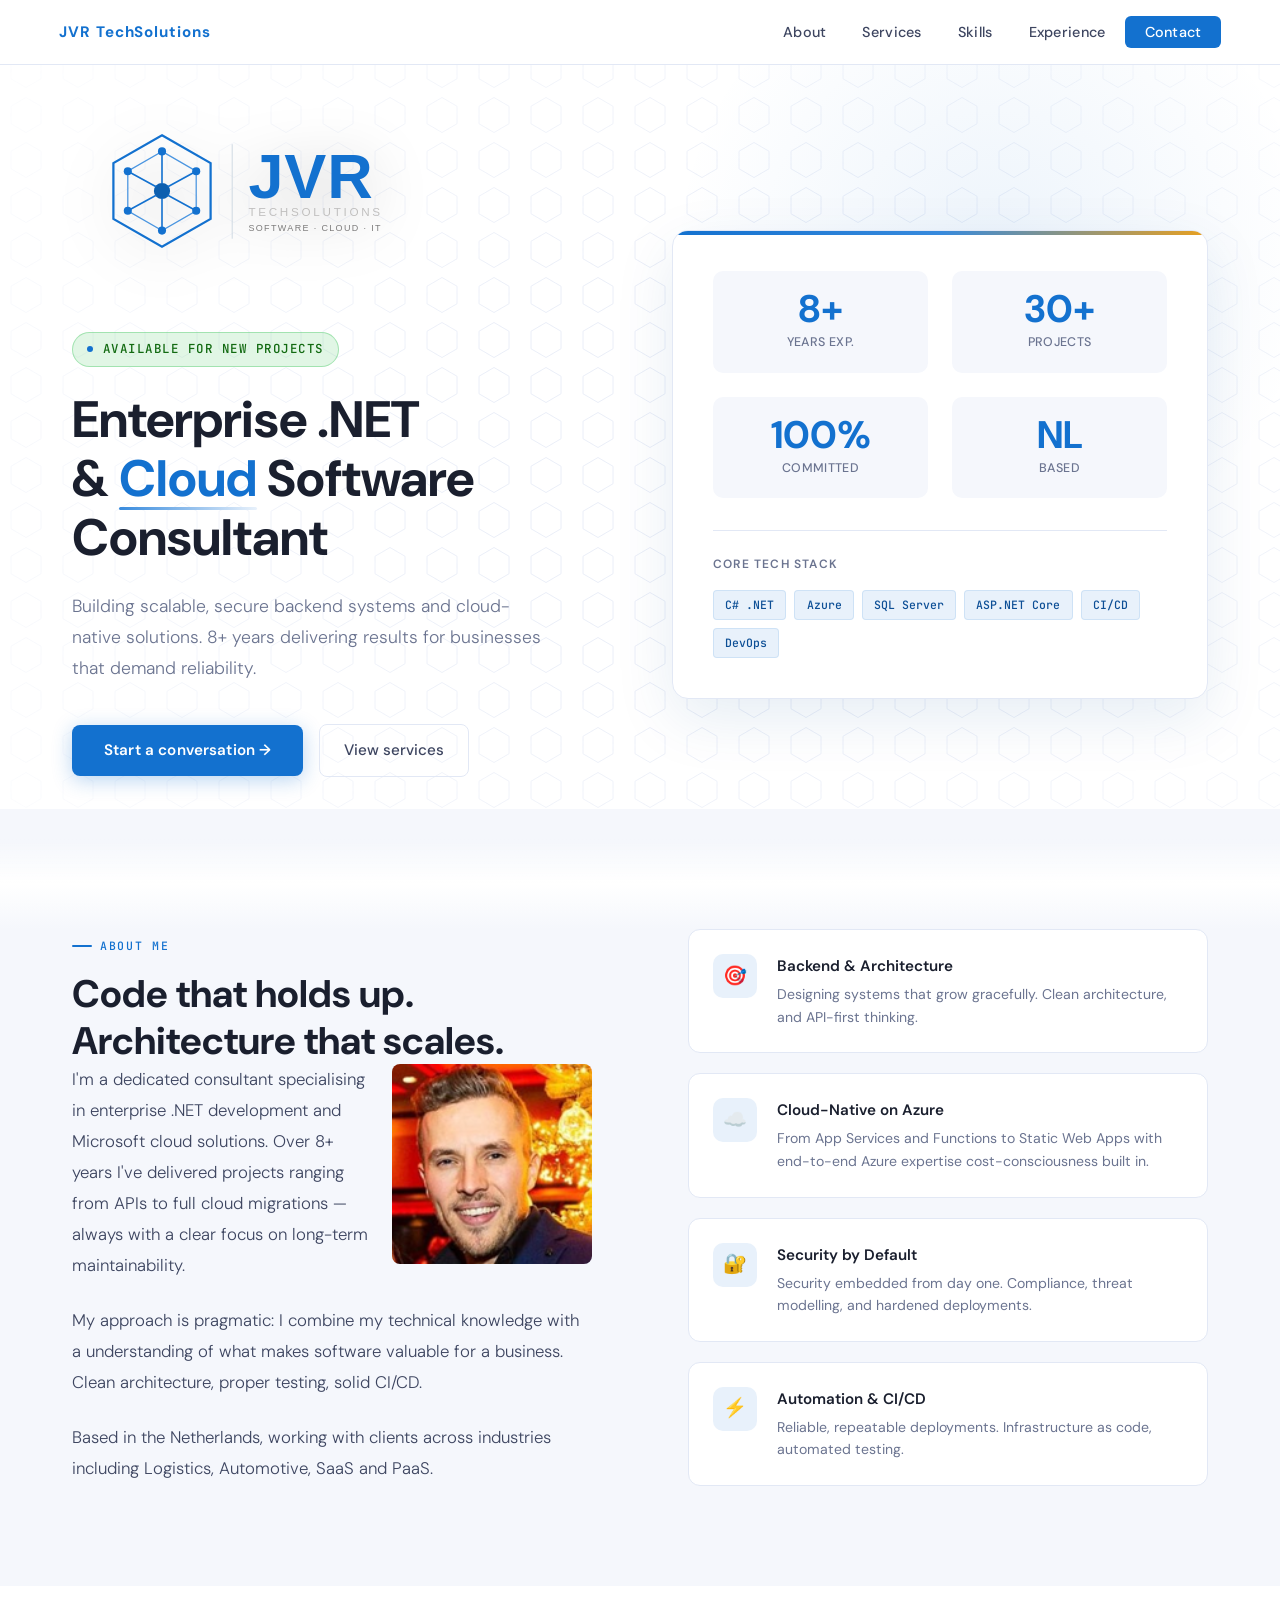
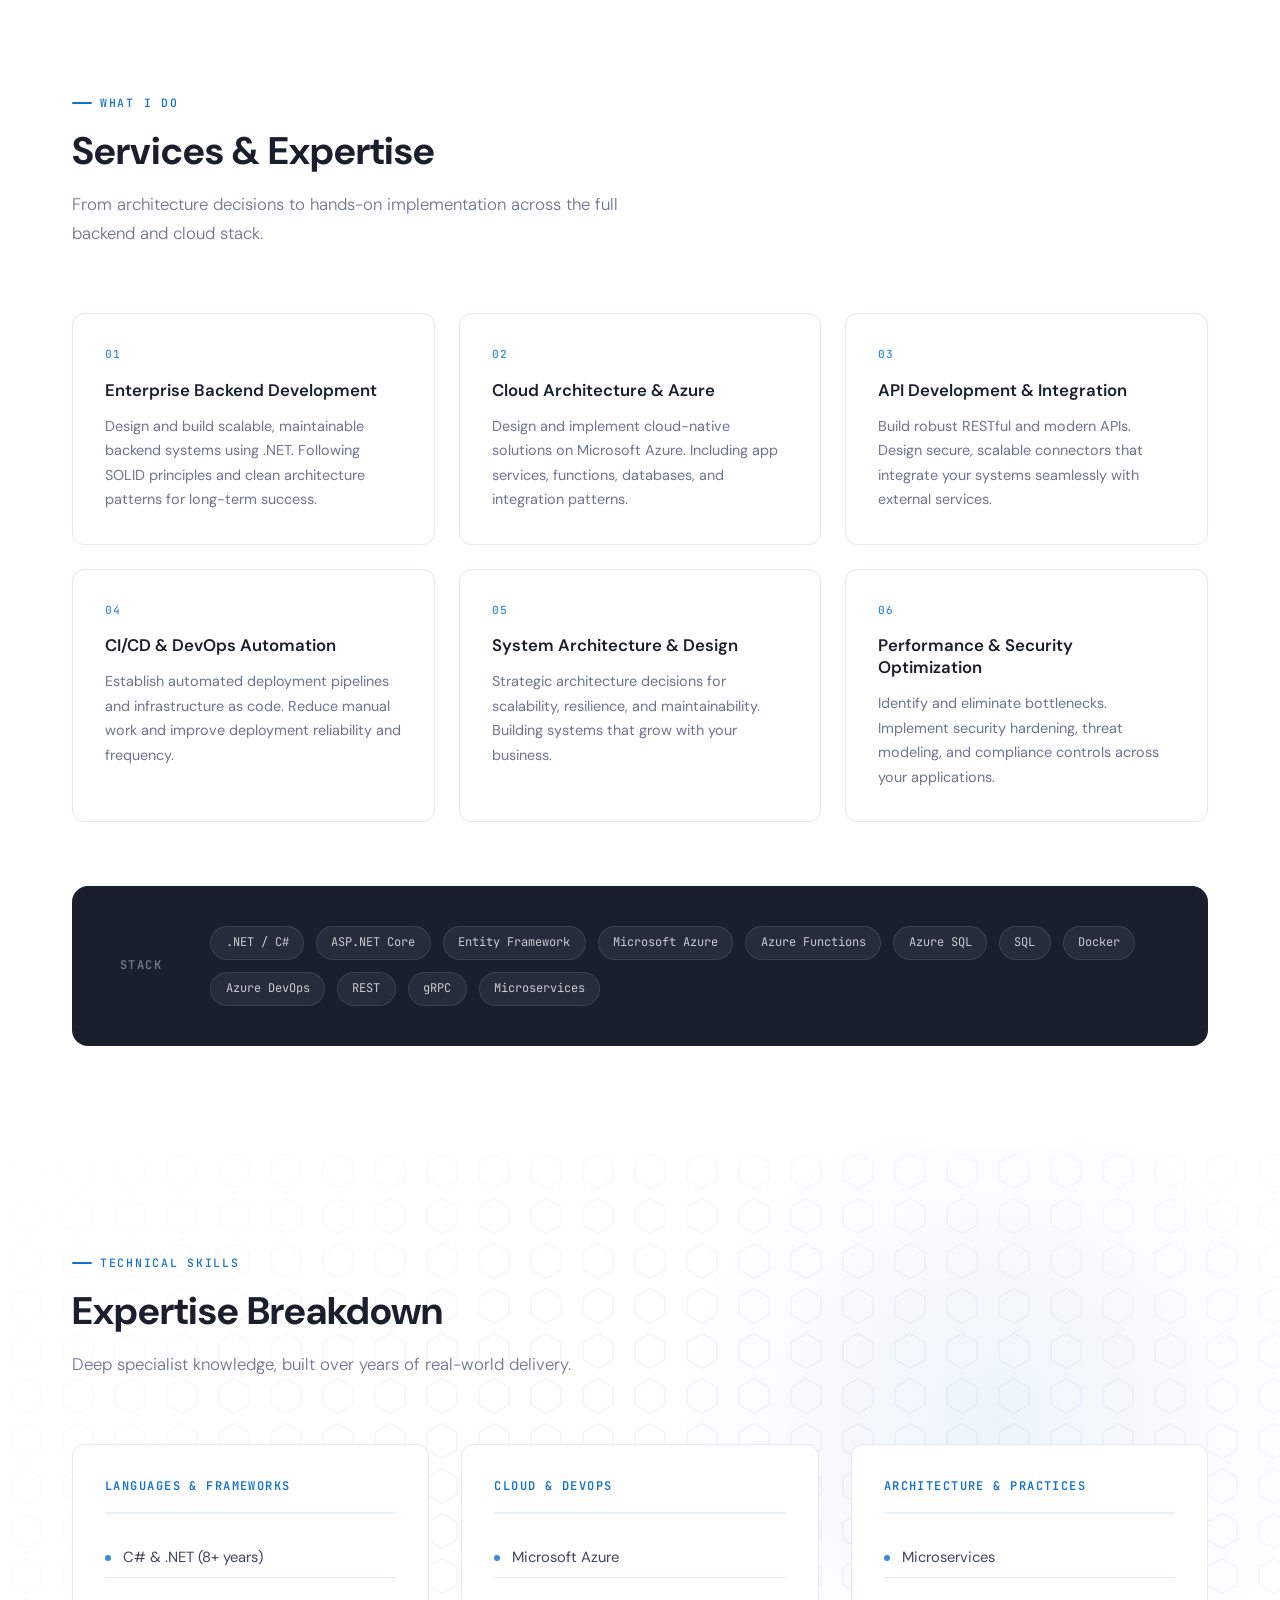
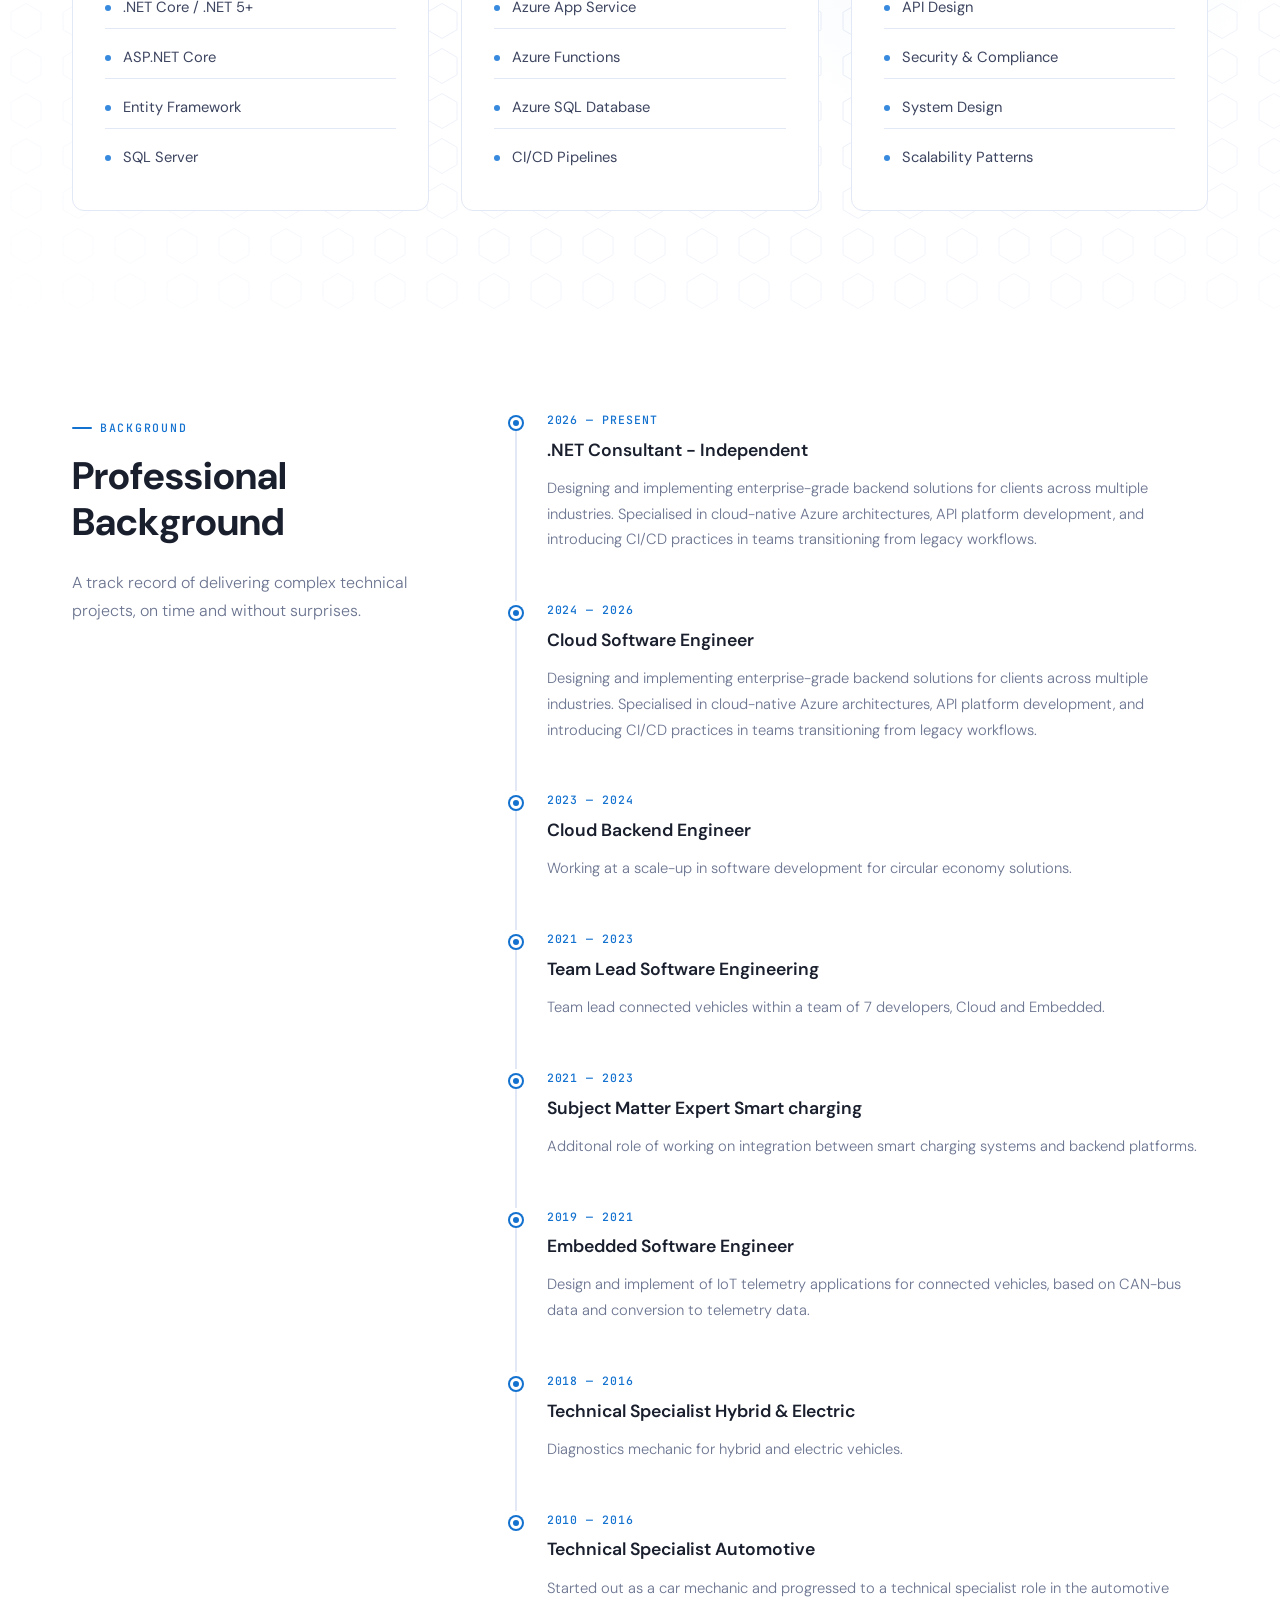
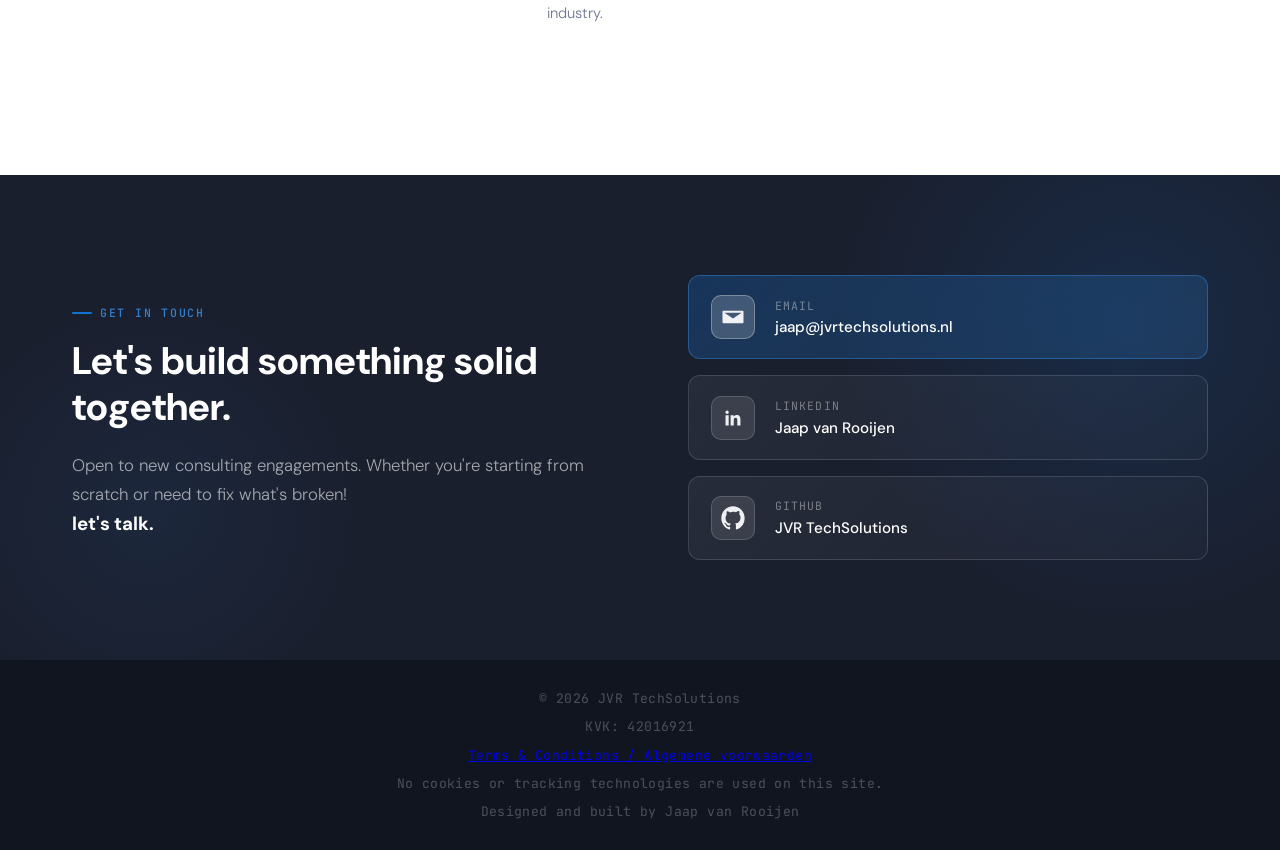
==== commit 9caea577: "Last small updates" ====
--- a/index.html
+++ b/index.html
@@ -255,7 +255,7 @@
                         <span class="contact-link-value">Jaap van Rooijen</span>
                     </div>
                 </a>
-                <a href="http://github.com/JaapvRooijen" target="_blank" rel="noopener noreferrer" class="contact-link" aria-label="View JaapvRooijen on GitHub">
+                <a href="http://github.com/Jaap-JVRTechSolutions" target="_blank" rel="noopener noreferrer" class="contact-link" aria-label="View JaapvRooijen on GitHub">
                     <div class="contact-link-icon" aria-hidden="true">
                         <svg viewBox="0 0 24 24" role="img" focusable="false">
                             <path d="M12 2C6.48 2 2 6.59 2 12.24c0 4.52 2.87 8.35 6.84 9.7.5.1.68-.22.68-.49 0-.24-.01-1.04-.01-1.89-2.78.62-3.37-1.2-3.37-1.2-.45-1.18-1.1-1.49-1.1-1.49-.9-.63.07-.62.07-.62 1 .07 1.53 1.06 1.53 1.06.89 1.57 2.34 1.12 2.91.86.09-.66.35-1.12.63-1.38-2.22-.26-4.56-1.15-4.56-5.11 0-1.13.39-2.05 1.03-2.77-.1-.26-.45-1.31.1-2.73 0 0 .85-.28 2.78 1.06A9.4 9.4 0 0 1 12 6.7c.85 0 1.7.12 2.5.36 1.93-1.34 2.78-1.06 2.78-1.06.55 1.42.2 2.47.1 2.73.64.72 1.03 1.64 1.03 2.77 0 3.97-2.35 4.85-4.58 5.1.36.32.68.94.68 1.9 0 1.37-.01 2.48-.01 2.82 0 .27.18.59.69.49A10.3 10.3 0 0 0 22 12.24C22 6.59 17.52 2 12 2z"></path>
@@ -263,7 +263,7 @@
                     </div>
                     <div class="contact-link-text">
                         <span class="contact-link-label">GitHub</span>
-                        <span class="contact-link-value">JaapvRooijen</span>
+                        <span class="contact-link-value">JVR TechSolutions</span>
                     </div>
                 </a>
             </div>
--- a/assets/css/styles.css
+++ b/assets/css/styles.css
@@ -159,7 +159,7 @@
     bottom: 0;
     left: 0;
     right: 0;
-    height: 120px;
+    height: 90px;
     background: linear-gradient(to bottom, transparent 0%, var(--surface) 50%, var(--surface-alt) 100%);
     pointer-events: none;
     z-index: 2;
@@ -301,6 +301,7 @@
     gap: 1rem;
     align-items: center;
     flex-wrap: wrap;
+    margin-bottom: 2rem;
 }
 
 .btn-primary {
@@ -1388,6 +1389,10 @@
     color: rgba(255,255,255,0.25);
     font-family: 'JetBrains Mono', monospace;
     letter-spacing: 0.03em;
+}
+
+footer p + p {
+    margin-top: 0.45rem;
 }
 
 /* ─── ANIMATIONS ────────────────────────────────────────────── */
@@ -1471,6 +1476,10 @@
         padding: 0.8rem 1rem;
         display: block;
     }
+    #navbar .nav-cta {
+        margin: 0.25rem 1.5rem;
+        border-radius: 6px;
+    }
     .services-grid,
     .skills-container {
         grid-template-columns: 1fr;
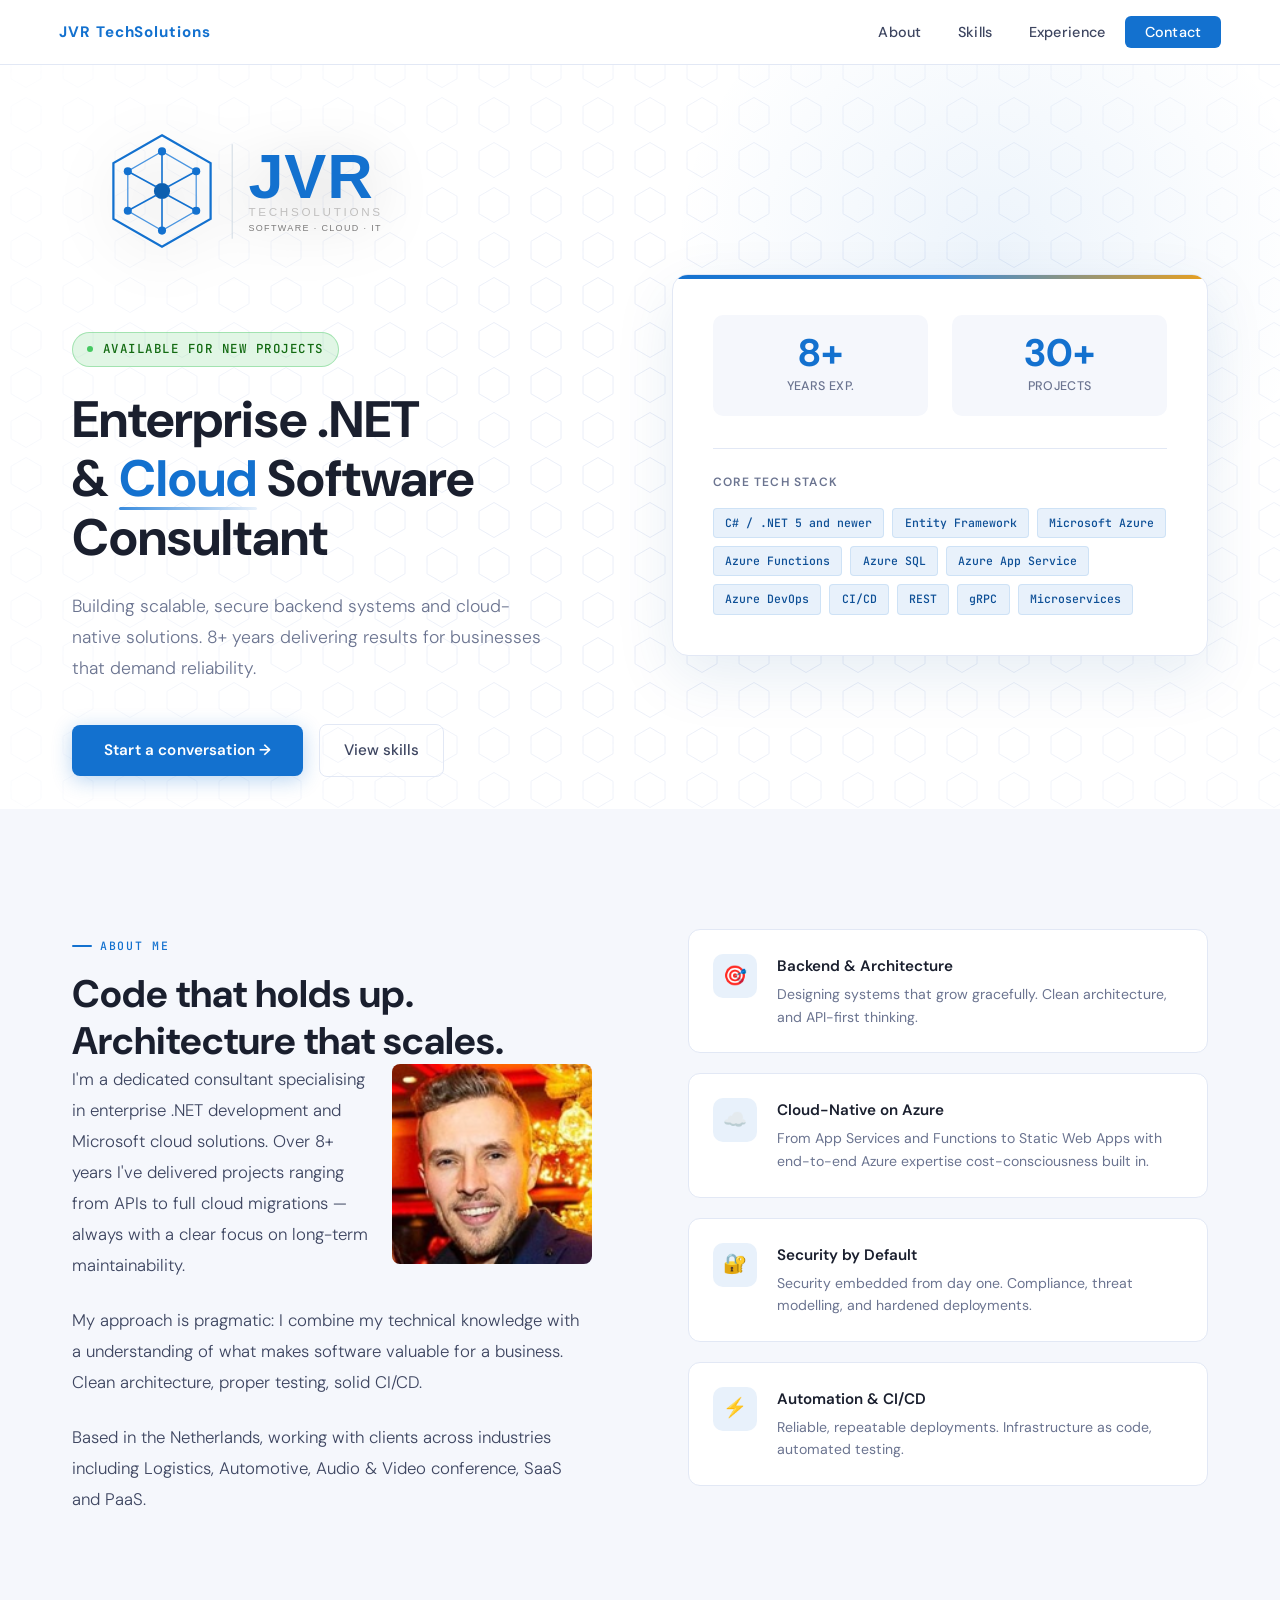
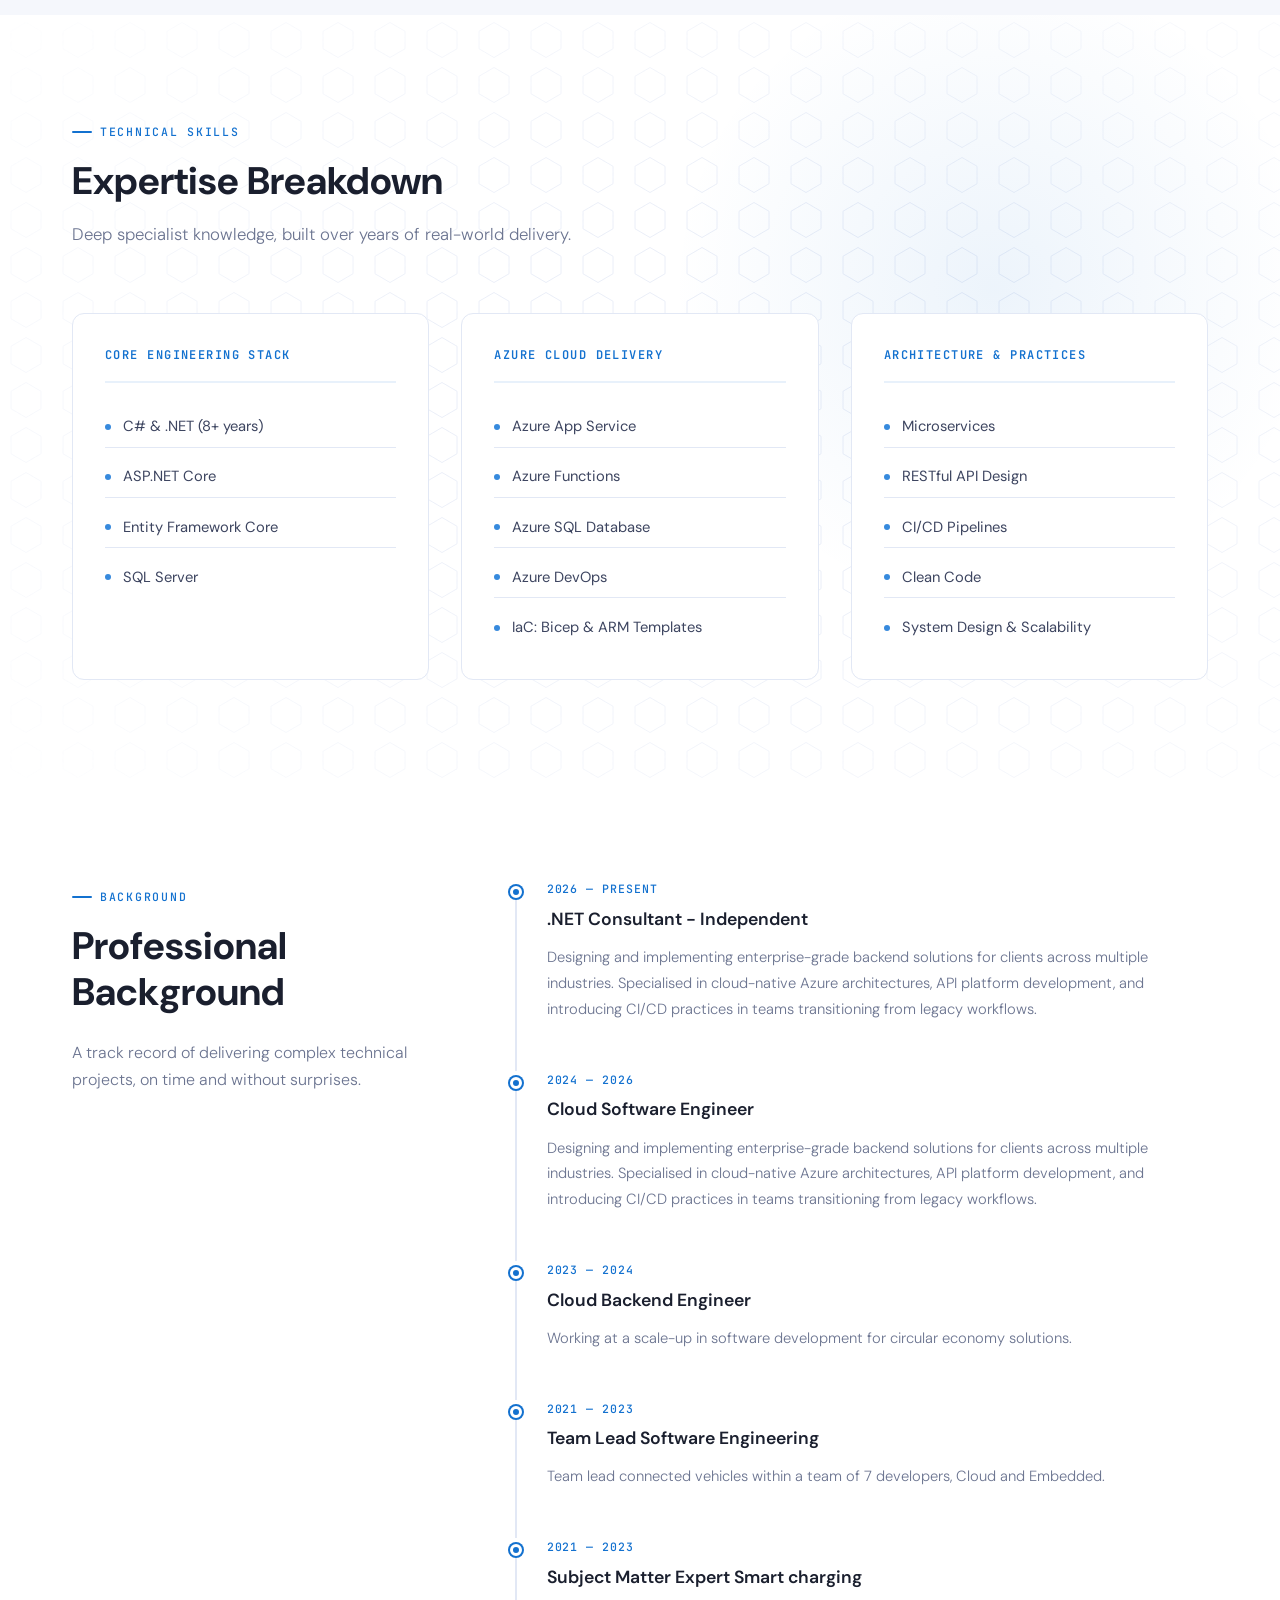
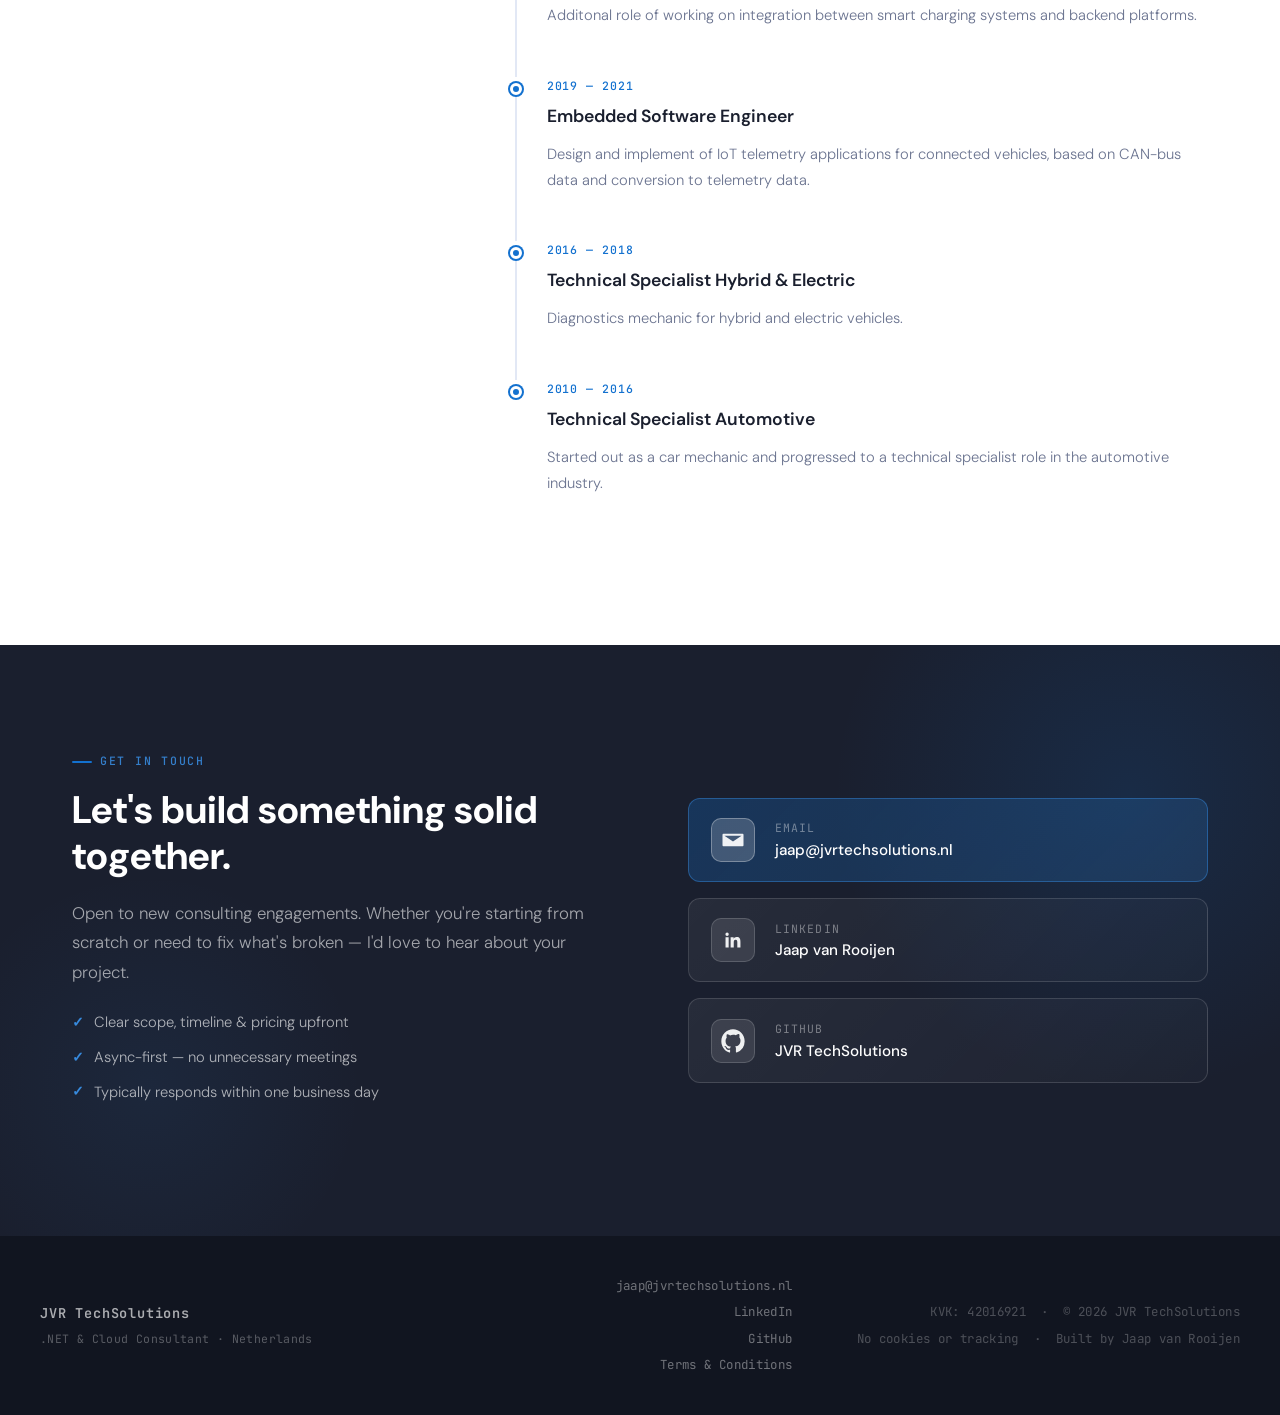
==== commit 94f69516: "Cleanup and focus for content" ====
--- a/index.html
+++ b/index.html
@@ -30,7 +30,7 @@
                 </p>
                 <div class="hero-actions">
                     <a href="#contact" class="btn-primary">Start a conversation →</a>
-                    <a href="#services" class="btn-secondary">View services</a>
+                    <a href="#skills" class="btn-secondary">View skills</a>
                 </div>
             </div>
 
@@ -45,24 +45,21 @@
                             <div class="stat-number">30+</div>
                             <div class="stat-label">Projects</div>
                         </div>
-                        <div class="stat">
-                            <div class="stat-number">100%</div>
-                            <div class="stat-label">Committed</div>
-                        </div>
-                        <div class="stat">
-                            <div class="stat-number">NL</div>
-                            <div class="stat-label">Based</div>
-                        </div>
                     </div>
                     <div class="hero-stack">
                         <div class="hero-stack-label">Core tech stack</div>
                         <div class="stack-chips">
-                            <span class="chip">C# .NET</span>
-                            <span class="chip">Azure</span>
-                            <span class="chip">SQL Server</span>
-                            <span class="chip">ASP.NET Core</span>
+                            <span class="chip">C# / .NET 5 and newer</span>
+                            <span class="chip">Entity Framework</span>
+                            <span class="chip">Microsoft Azure</span>
+                            <span class="chip">Azure Functions</span>
+                            <span class="chip">Azure SQL</span>
+                            <span class="chip">Azure App Service</span>
+                            <span class="chip">Azure DevOps</span>
                             <span class="chip">CI/CD</span>
-                            <span class="chip">DevOps</span>
+                            <span class="chip">REST</span>
+                            <span class="chip">gRPC</span>
+                            <span class="chip">Microservices</span>
                         </div>
                     </div>
                 </div>
@@ -85,7 +82,7 @@
                         My approach is pragmatic: I combine my technical knowledge with a understanding of what makes software valuable for a business. Clean architecture, proper testing, solid CI/CD.
                     </p>
                     <p>
-                        Based in the Netherlands, working with clients across industries including Logistics, Automotive, SaaS and PaaS.
+                        Based in the Netherlands, working with clients across industries including Logistics, Automotive, Audio & Video conference, SaaS and PaaS.
                     </p>
                 </div>
                 <div class="about-values reveal">
@@ -117,37 +114,6 @@
                             <p>Reliable, repeatable deployments. Infrastructure as code, automated testing.</p>
                         </div>
                     </div>
-                </div>
-            </div>
-        </div>
-    </section>
-
-    <!-- Services -->
-    <section class="services" id="services">
-        <div class="container">
-            <div class="section-header reveal">
-                <div class="section-label">What I do</div>
-                <h2>Services & Expertise</h2>
-                <p class="section-intro">From architecture decisions to hands-on implementation across the full backend and cloud stack.</p>
-            </div>
-            <div class="services-grid" id="servicesGrid">
-                <!-- Dynamically populated -->
-            </div>
-            <div class="tech-strip reveal">
-                <span class="tech-strip-label">Stack</span>
-                <div class="tech-strip-items">
-                    <span class="tech-pill">.NET / C#</span>
-                    <span class="tech-pill">ASP.NET Core</span>
-                    <span class="tech-pill">Entity Framework</span>
-                    <span class="tech-pill">Microsoft Azure</span>
-                    <span class="tech-pill">Azure Functions</span>
-                    <span class="tech-pill">Azure SQL</span>
-                    <span class="tech-pill">SQL</span>
-                    <span class="tech-pill">Docker</span>
-                    <span class="tech-pill">Azure DevOps</span>
-                    <span class="tech-pill">REST</span>
-                    <span class="tech-pill">gRPC</span>
-                    <span class="tech-pill">Microservices</span>
                 </div>
             </div>
         </div>
@@ -209,7 +175,7 @@
                         <p>Design and implement of IoT telemetry applications for connected vehicles, based on CAN-bus data and conversion to telemetry data.</p>
                     </div>
                     <div class="exp-item">
-                        <div class="exp-period"> 2018 — 2016</div>
+                        <div class="exp-period">2016 — 2018</div>
                         <h3>Technical Specialist Hybrid & Electric</h3>
                         <p>Diagnostics mechanic for hybrid and electric vehicles.</p>
                     </div>
@@ -229,8 +195,12 @@
             <div class="contact-left reveal">
                 <div class="section-label" style="color: rgba(55,138,221,0.9);">Get in touch</div>
                 <h2>Let's build something solid together.</h2>
-                <p style="margin-top:1rem;">Open to new consulting engagements. Whether you're starting from scratch or need to fix what's broken!</p>
-                <h3>let's talk.</h3>
+                <p style="margin-top:1rem;">Open to new consulting engagements. Whether you're starting from scratch or need to fix what's broken — I'd love to hear about your project.</p>
+                <ul class="contact-checklist">
+                    <li>Clear scope, timeline &amp; pricing upfront</li>
+                    <li>Async-first — no unnecessary meetings</li>
+                    <li>Typically responds within one business day</li>
+                </ul>
             </div>
             <div class="contact-right reveal">
                 <a href="mailto:jaap@jvrtechsolutions.nl" class="contact-link contact-link--email" aria-label="Send an email to Jaap van Rooijen">
--- a/assets/css/styles.css
+++ b/assets/css/styles.css
@@ -155,14 +155,14 @@
 
 .hero::after {
     content: '';
-    position: absolute;
+    position: relative;
     bottom: 0;
     left: 0;
     right: 0;
     height: 90px;
     background: linear-gradient(to bottom, transparent 0%, var(--surface) 50%, var(--surface-alt) 100%);
     pointer-events: none;
-    z-index: 2;
+    z-index: 0;
 }
 
 .hero-bg {
@@ -251,7 +251,7 @@
     content: '';
     width: 6px;
     height: 6px;
-    background: var(--blue-mid);
+    background: #45c961;
     border-radius: 50%;
     animation: pulse 2s infinite;
 }
@@ -590,119 +590,6 @@
     line-height: 1.6;
 }
 
-/* ─── SERVICES ──────────────────────────────────────────────── */
-.services {
-    background: white;
-}
-
-.services-grid {
-    display: grid;
-    grid-template-columns: repeat(3, 1fr);
-    gap: 1.5rem;
-}
-
-.service-card {
-    padding: 2rem;
-    border: 1px solid var(--border);
-    border-radius: 12px;
-    transition: all 0.3s;
-    position: relative;
-    overflow: hidden;
-    background: white;
-}
-
-.service-card::before {
-    content: '';
-    position: absolute;
-    top: 0;
-    left: 0;
-    right: 0;
-    height: 3px;
-    background: linear-gradient(90deg, var(--blue-mid), var(--blue-light));
-    transform: scaleX(0);
-    transform-origin: left;
-    transition: transform 0.3s;
-}
-
-.service-card:hover {
-    border-color: var(--blue-light);
-    box-shadow: 0 12px 40px rgba(19,113,207,0.1);
-    transform: translateY(-4px);
-}
-
-.service-card:hover::before {
-    transform: scaleX(1);
-}
-
-.service-number {
-    font-family: 'JetBrains Mono', monospace;
-    font-size: 0.7rem;
-    font-weight: 500;
-    color: var(--blue-light);
-    letter-spacing: 0.1em;
-    margin-bottom: 1rem;
-}
-
-.service-card h3 {
-    font-size: 1.05rem;
-    font-weight: 600;
-    color: var(--ink);
-    margin-bottom: 0.75rem;
-    line-height: 1.3;
-}
-
-.service-card p {
-    font-size: 0.9rem;
-    color: var(--ink-muted);
-    line-height: 1.7;
-}
-
-/* Tech stack strip */
-.tech-strip {
-    margin-top: 4rem;
-    padding: 2.5rem 3rem;
-    background: var(--ink);
-    border-radius: 16px;
-    display: flex;
-    align-items: center;
-    gap: 3rem;
-    flex-wrap: wrap;
-}
-
-.tech-strip-label {
-    font-size: 0.75rem;
-    text-transform: uppercase;
-    letter-spacing: 0.12em;
-    color: rgba(255,255,255,0.4);
-    font-weight: 600;
-    white-space: nowrap;
-    font-family: 'JetBrains Mono', monospace;
-}
-
-.tech-strip-items {
-    display: flex;
-    flex-wrap: wrap;
-    gap: 0.75rem;
-    flex: 1;
-}
-
-.tech-pill {
-    font-family: 'JetBrains Mono', monospace;
-    font-size: 0.75rem;
-    padding: 0.4rem 0.9rem;
-    background: rgba(255,255,255,0.06);
-    color: rgba(255,255,255,0.75);
-    border-radius: 20px;
-    border: 1px solid rgba(255,255,255,0.1);
-    transition: all 0.2s;
-}
-
-.tech-pill:hover {
-    background: rgba(55,138,221,0.2);
-    border-color: var(--blue-light);
-    color: var(--blue-light);
-}
-
 /* ─── SKILLS ────────────────────────────────────────────────── */
 .skills {
     background: var(--surface);
@@ -769,6 +656,90 @@
     min-width: 6px;
     background: var(--blue-light);
     border-radius: 50%;
+}
+
+/* ─── SERVICES ──────────────────────────────────────────── */
+.services {
+    background: var(--surface-alt);
+}
+
+.services-grid {
+    display: grid;
+    grid-template-columns: repeat(2, 1fr);
+    gap: 1.5rem;
+}
+
+.service-card {
+    background: white;
+    border: 1px solid var(--border);
+    border-radius: 14px;
+    padding: 2rem;
+    transition: all 0.25s;
+    position: relative;
+    overflow: hidden;
+}
+
+.service-card::before {
+    content: '';
+    position: absolute;
+    top: 0;
+    left: 0;
+    width: 3px;
+    height: 100%;
+    background: linear-gradient(180deg, var(--blue-mid), var(--blue-light));
+    opacity: 0;
+    transition: opacity 0.25s;
+}
+
+.service-card:hover {
+    border-color: var(--blue-light);
+    box-shadow: 0 10px 30px rgba(19,113,207,0.1);
+    transform: translateY(-3px);
+}
+
+.service-card:hover::before {
+    opacity: 1;
+}
+
+.service-icon {
+    font-size: 1.75rem;
+    margin-bottom: 1rem;
+}
+
+.service-card h3 {
+    font-size: 1.1rem;
+    font-weight: 700;
+    color: var(--ink);
+    margin-bottom: 0.75rem;
+    line-height: 1.3;
+}
+
+.service-card p {
+    font-size: 0.92rem;
+    color: var(--ink-muted);
+    line-height: 1.75;
+    font-weight: 300;
+    margin-bottom: 1.25rem;
+}
+
+.service-tags {
+    display: flex;
+    flex-wrap: wrap;
+    gap: 0.4rem;
+    list-style: none;
+    padding: 0;
+    margin: 0;
+}
+
+.service-tags li {
+    font-family: 'JetBrains Mono', monospace;
+    font-size: 0.7rem;
+    padding: 0.25rem 0.6rem;
+    background: var(--blue-pale);
+    color: var(--blue-deep);
+    border-radius: 4px;
+    font-weight: 500;
+    border: 1px solid rgba(19,113,207,0.12);
 }
 
 /* ─── EXPERIENCE ────────────────────────────────────────────── */
@@ -1004,6 +975,52 @@
 .contact-link--email .contact-link-icon {
     background: rgba(255,255,255,0.18);
     border-color: rgba(255,255,255,0.3);
+}
+
+.contact-checklist {
+    list-style: none;
+    padding: 0;
+    margin: 1.5rem 0 2rem;
+    display: flex;
+    flex-direction: column;
+    gap: 0.7rem;
+}
+
+.contact-checklist li {
+    font-size: 0.92rem;
+    color: rgba(255,255,255,0.65);
+    display: flex;
+    align-items: center;
+    gap: 0.6rem;
+    font-weight: 300;
+}
+
+.contact-checklist li::before {
+    content: '✓';
+    color: var(--blue-light);
+    font-weight: 700;
+    font-size: 0.85rem;
+    flex-shrink: 0;
+}
+
+.btn-contact-cta {
+    display: inline-flex;
+    align-items: center;
+    background: var(--blue-mid);
+    color: white;
+    padding: 0.85rem 2rem;
+    border-radius: 8px;
+    text-decoration: none;
+    font-weight: 600;
+    font-size: 0.95rem;
+    transition: all 0.25s;
+    box-shadow: 0 4px 20px rgba(19,113,207,0.4);
+}
+
+.btn-contact-cta:hover {
+    background: var(--blue-light);
+    transform: translateY(-2px);
+    box-shadow: 0 8px 30px rgba(19,113,207,0.5);
 }
 
 /* ─── TERMS PAGE ───────────────────────────────────────────── */
@@ -1383,16 +1400,63 @@
 /* ─── FOOTER ────────────────────────────────────────────────── */
 footer {
     background: #111520;
-    padding: 1.75rem 2rem;
-    text-align: center;
-    font-size: 0.82rem;
+    padding: 2.5rem 2rem;    font-family: 'JetBrains Mono', monospace;
+    font-size: 0.78rem;
     color: rgba(255,255,255,0.25);
-    font-family: 'JetBrains Mono', monospace;
     letter-spacing: 0.03em;
 }
 
-footer p + p {
-    margin-top: 0.45rem;
+.footer-inner {
+    max-width: 1200px;
+    margin: 0 auto;
+    display: grid;
+    grid-template-columns: 1fr auto auto;
+    gap: 2rem 4rem;
+    align-items: center;
+}
+
+.footer-brand {
+    display: flex;
+    flex-direction: column;
+    gap: 0.3rem;
+}
+
+.footer-name {
+    font-size: 0.85rem;
+    font-weight: 600;
+    color: rgba(255,255,255,0.65);
+    letter-spacing: 0.06em;
+}
+
+.footer-tagline {
+    font-size: 0.72rem;
+    color: rgba(255,255,255,0.3);
+}
+
+.footer-links {
+    display: flex;
+    flex-direction: column;
+    gap: 0.4rem;
+    align-items: flex-end;
+}
+
+.footer-links a {
+    color: rgba(255,255,255,0.4);
+    text-decoration: none;
+    transition: color 0.2s;
+    font-size: 0.78rem;
+}
+
+.footer-links a:hover {
+    color: rgba(255,255,255,0.8);
+}
+
+.footer-meta {
+    text-align: right;
+}
+
+.footer-meta p + p {
+    margin-top: 0.4rem;
 }
 
 /* ─── ANIMATIONS ────────────────────────────────────────────── */
@@ -1432,7 +1496,6 @@
         display: none;
     }
 
-    .services-grid,
     .skills-container {
         grid-template-columns: repeat(2, 1fr);
     }
@@ -1480,15 +1543,11 @@
         margin: 0.25rem 1.5rem;
         border-radius: 6px;
     }
-    .services-grid,
     .skills-container {
         grid-template-columns: 1fr;
     }
-    .tech-strip {
-        flex-direction: column;
-        gap: 1.5rem;
-        align-items: flex-start;
-        padding: 2rem;
+    .services-grid {
+        grid-template-columns: 1fr;
     }
     section {
         padding: 70px 0;
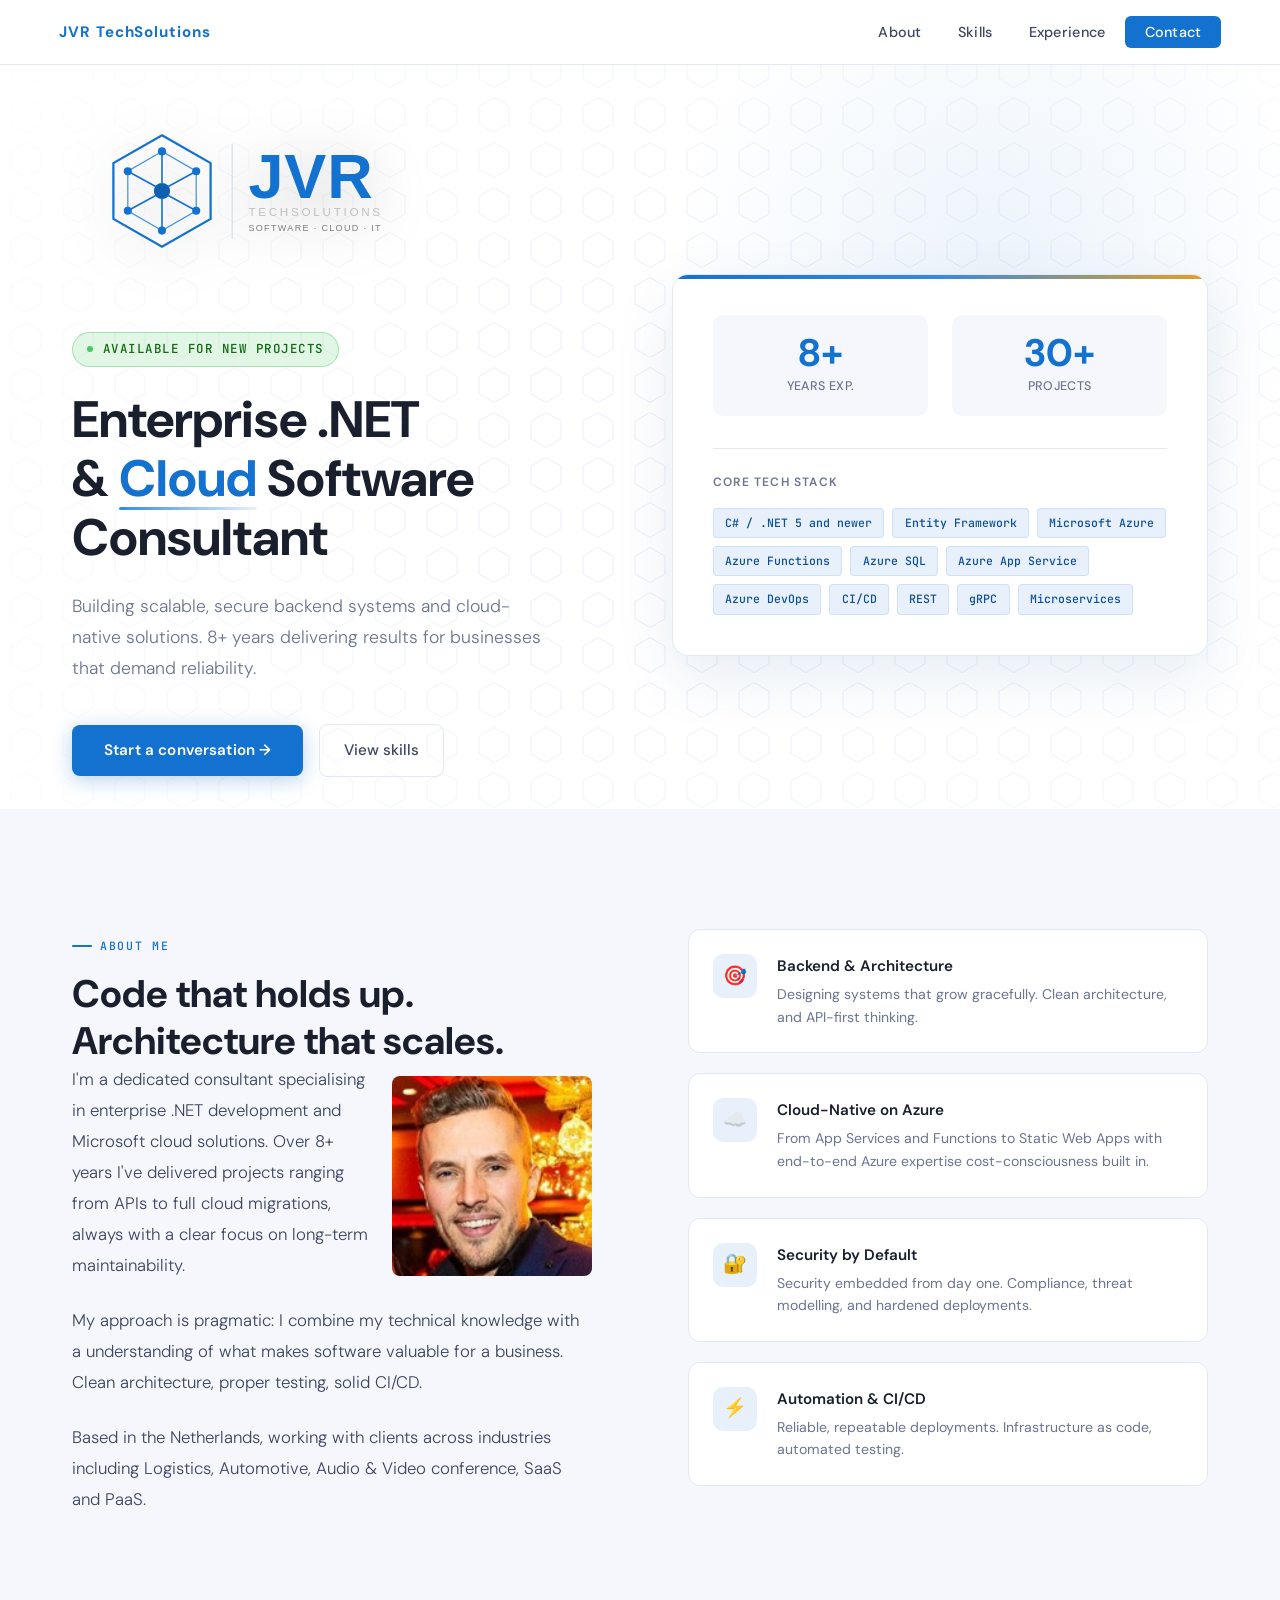
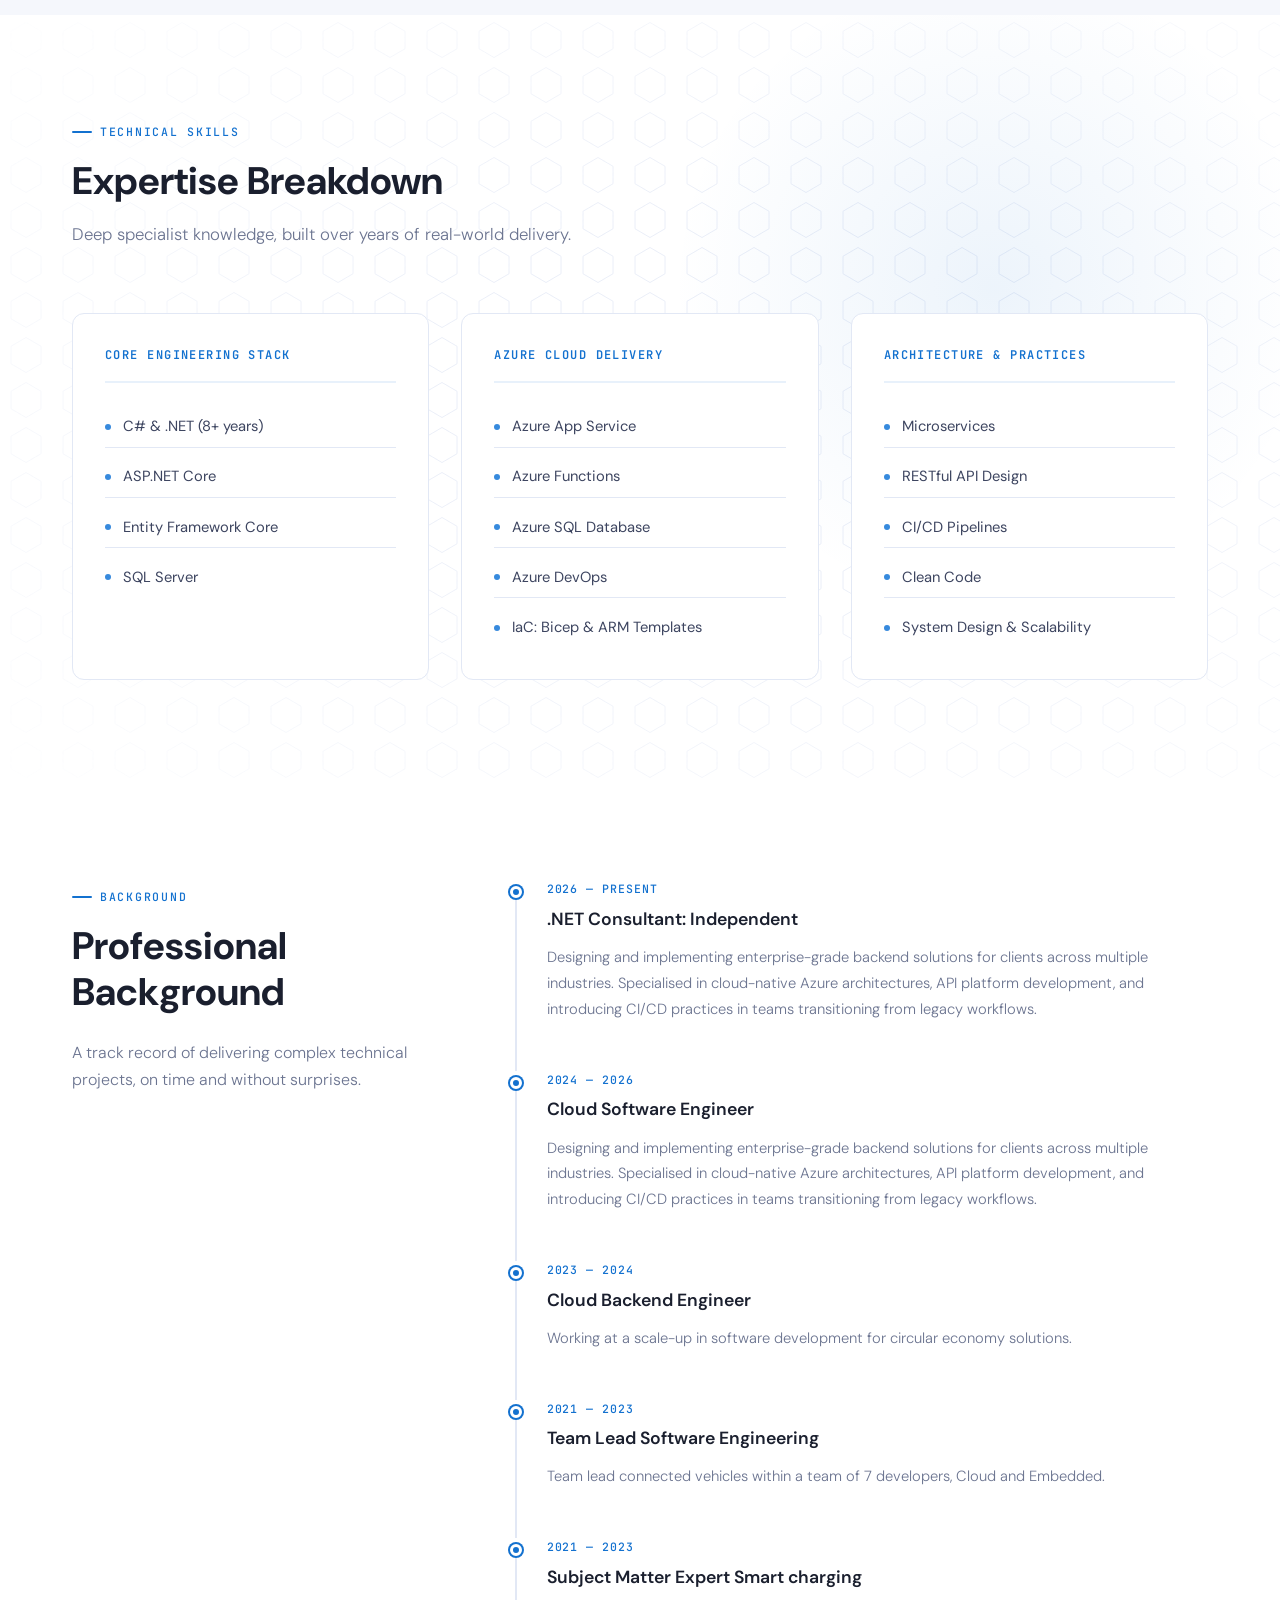
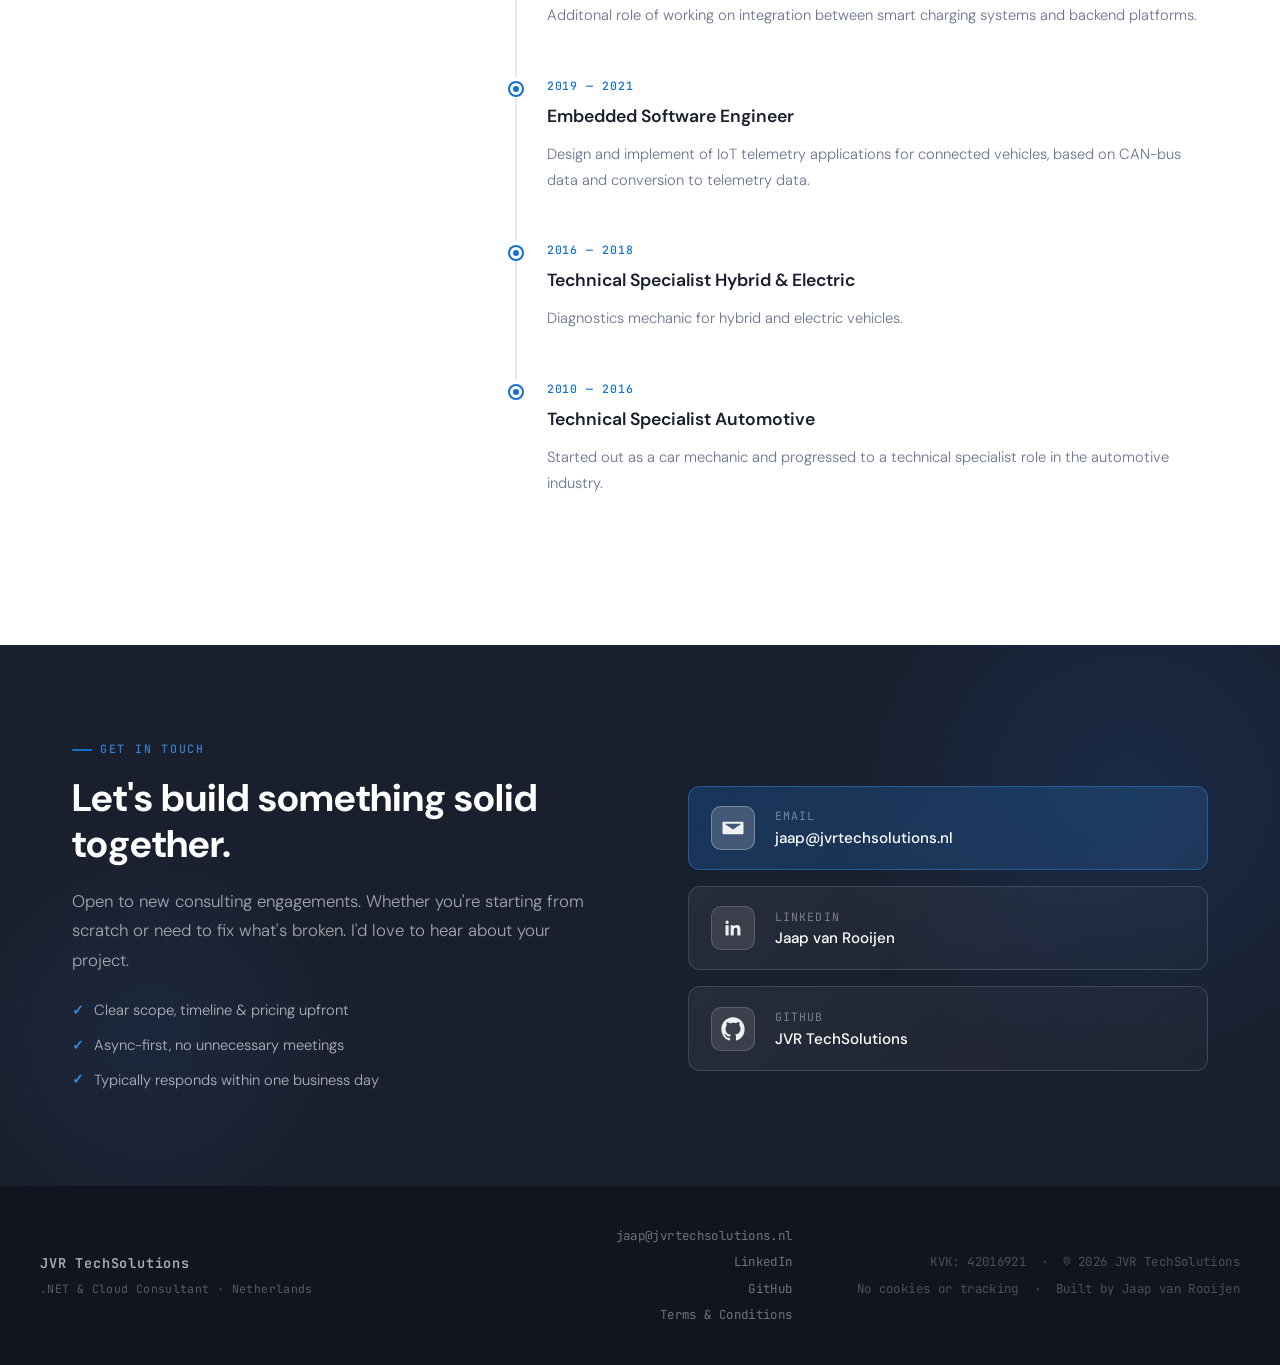
==== commit 231aacd5: "small fixes" ====
--- a/index.html
+++ b/index.html
@@ -76,7 +76,7 @@
                     <h2>Code that holds up. Architecture that scales.</h2>
                         <div class="profile-image"><img src="assets/images/Jaap.png" alt="Jaap van Rooijen"></div>
                     <p>
-                        I'm a dedicated consultant specialising in enterprise .NET development and Microsoft cloud solutions. Over 8+ years I've delivered projects ranging from APIs to full cloud migrations — always with a clear focus on long-term maintainability.
+                        I'm a dedicated consultant specialising in enterprise .NET development and Microsoft cloud solutions. Over 8+ years I've delivered projects ranging from APIs to full cloud migrations, always with a clear focus on long-term maintainability.
                     </p>
                     <p>
                         My approach is pragmatic: I combine my technical knowledge with a understanding of what makes software valuable for a business. Clean architecture, proper testing, solid CI/CD.
@@ -146,7 +146,7 @@
                 <div class="experience-timeline reveal">
                     <div class="exp-item">
                         <div class="exp-period">2026 — present</div>
-                        <h3>.NET Consultant - Independent</h3>
+                        <h3>.NET Consultant: Independent</h3>
                         <p>Designing and implementing enterprise-grade backend solutions for clients across multiple industries. Specialised in cloud-native Azure architectures, API platform development, and introducing CI/CD practices in teams transitioning from legacy workflows.</p>
                     </div>
                     <div class="exp-item">
@@ -195,10 +195,10 @@
             <div class="contact-left reveal">
                 <div class="section-label" style="color: rgba(55,138,221,0.9);">Get in touch</div>
                 <h2>Let's build something solid together.</h2>
-                <p style="margin-top:1rem;">Open to new consulting engagements. Whether you're starting from scratch or need to fix what's broken — I'd love to hear about your project.</p>
+                <p style="margin-top:1rem;">Open to new consulting engagements. Whether you're starting from scratch or need to fix what's broken. I'd love to hear about your project.</p>
                 <ul class="contact-checklist">
                     <li>Clear scope, timeline &amp; pricing upfront</li>
-                    <li>Async-first — no unnecessary meetings</li>
+                    <li>Async-first, no unnecessary meetings</li>
                     <li>Typically responds within one business day</li>
                 </ul>
             </div>
--- a/assets/css/styles.css
+++ b/assets/css/styles.css
@@ -533,7 +533,7 @@
     align-items: center;
     justify-content: center;
     font-size: 6rem;
-    margin: 0 0 1.5rem 1.5rem;
+    margin: 0.75rem 0 0.6rem 1.5rem;
     flex-shrink: 0;
 }
 
@@ -838,7 +838,7 @@
 .contact {
     background: var(--ink);
     color: white;
-    padding: 100px 0;
+    padding: 88px 0 62px;
     position: relative;
     overflow: hidden;
 }
@@ -1561,4 +1561,38 @@
     .contact-link-value {
         font-size: 0.9rem;
     }
-}
+
+    .contact {
+        padding: 72px 0 46px;
+    }
+
+    .contact .container {
+        gap: 2.25rem;
+    }
+
+    .profile-image {
+        width: 160px;
+        height: 160px;
+        margin: 0.5rem 0 0.35rem 1rem;
+    }
+
+    .footer-inner {
+        grid-template-columns: 1fr;
+        gap: 1.25rem;
+        text-align: center;
+    }
+
+    .footer-links {
+        align-items: center;
+    }
+
+    .footer-meta {
+        text-align: center;
+    }
+
+    .footer-tagline,
+    .footer-meta p,
+    .footer-links a {
+        line-height: 1.5;
+    }
+}
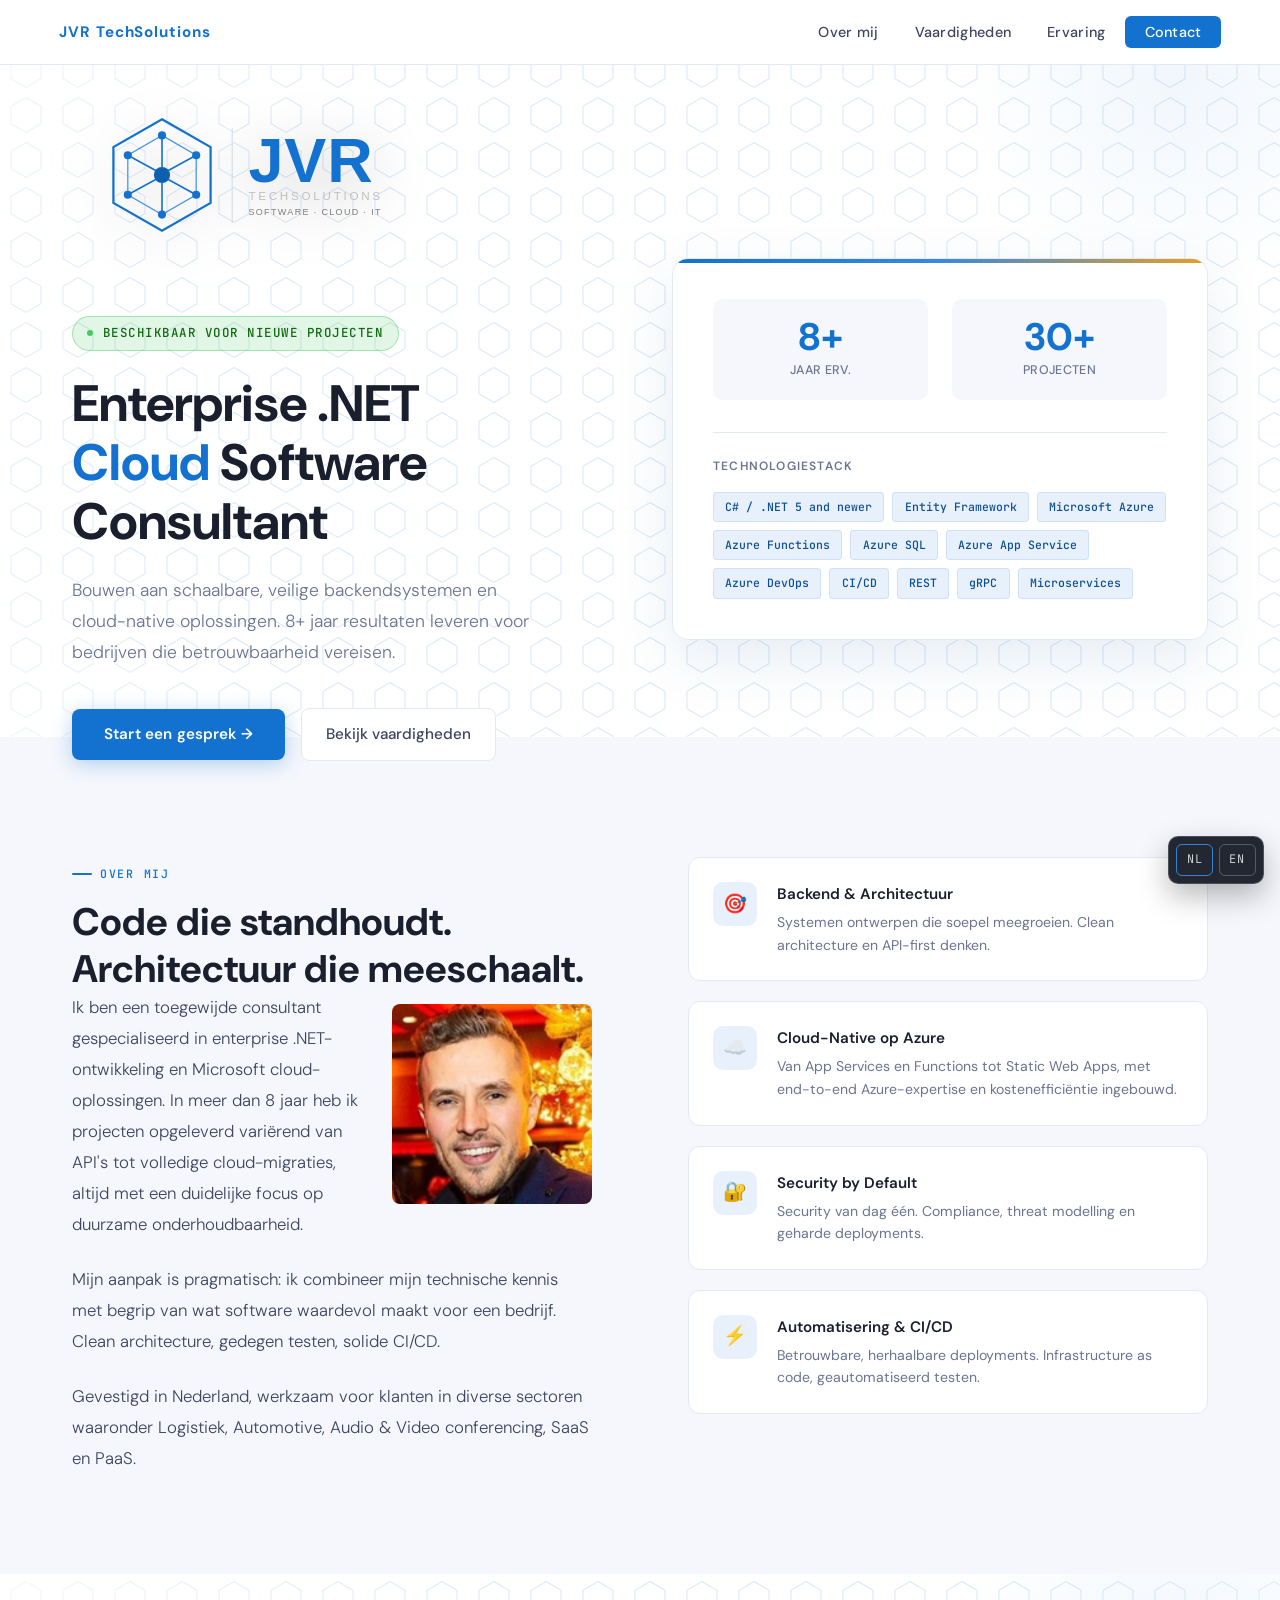
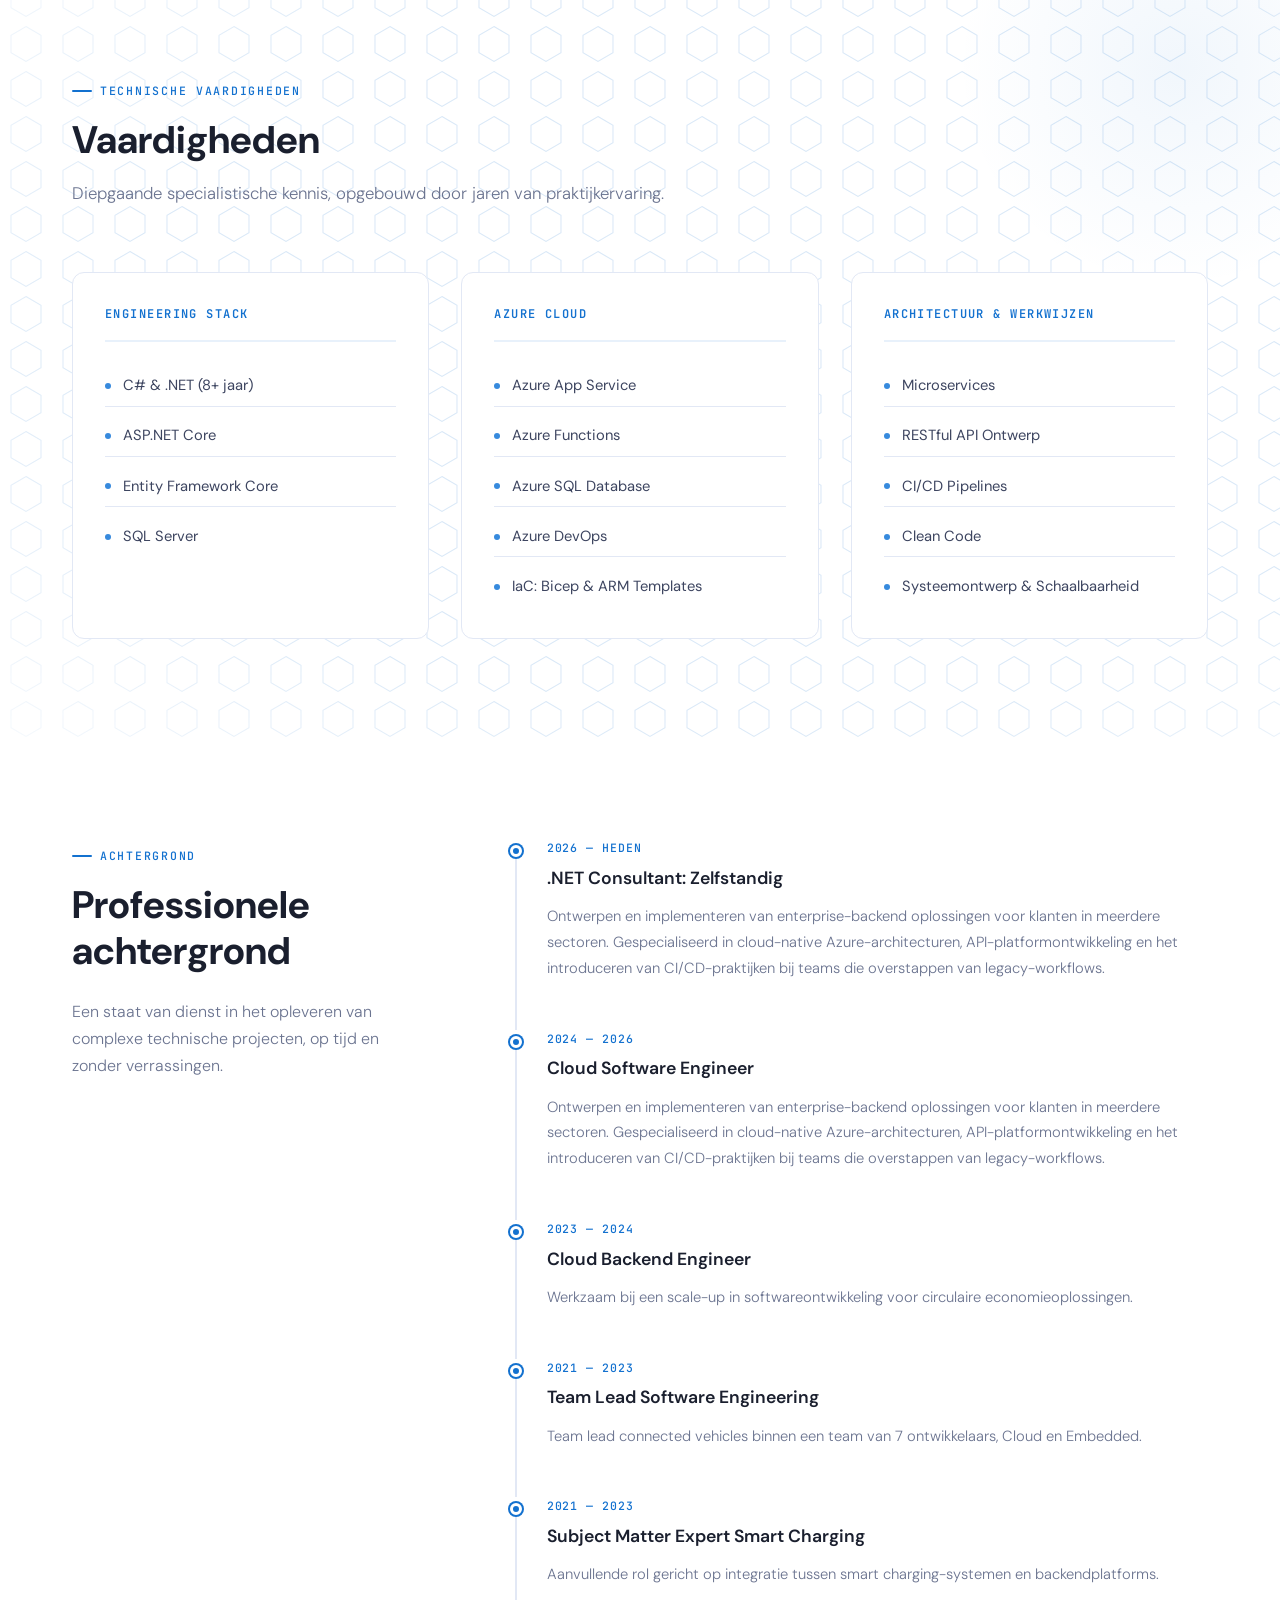
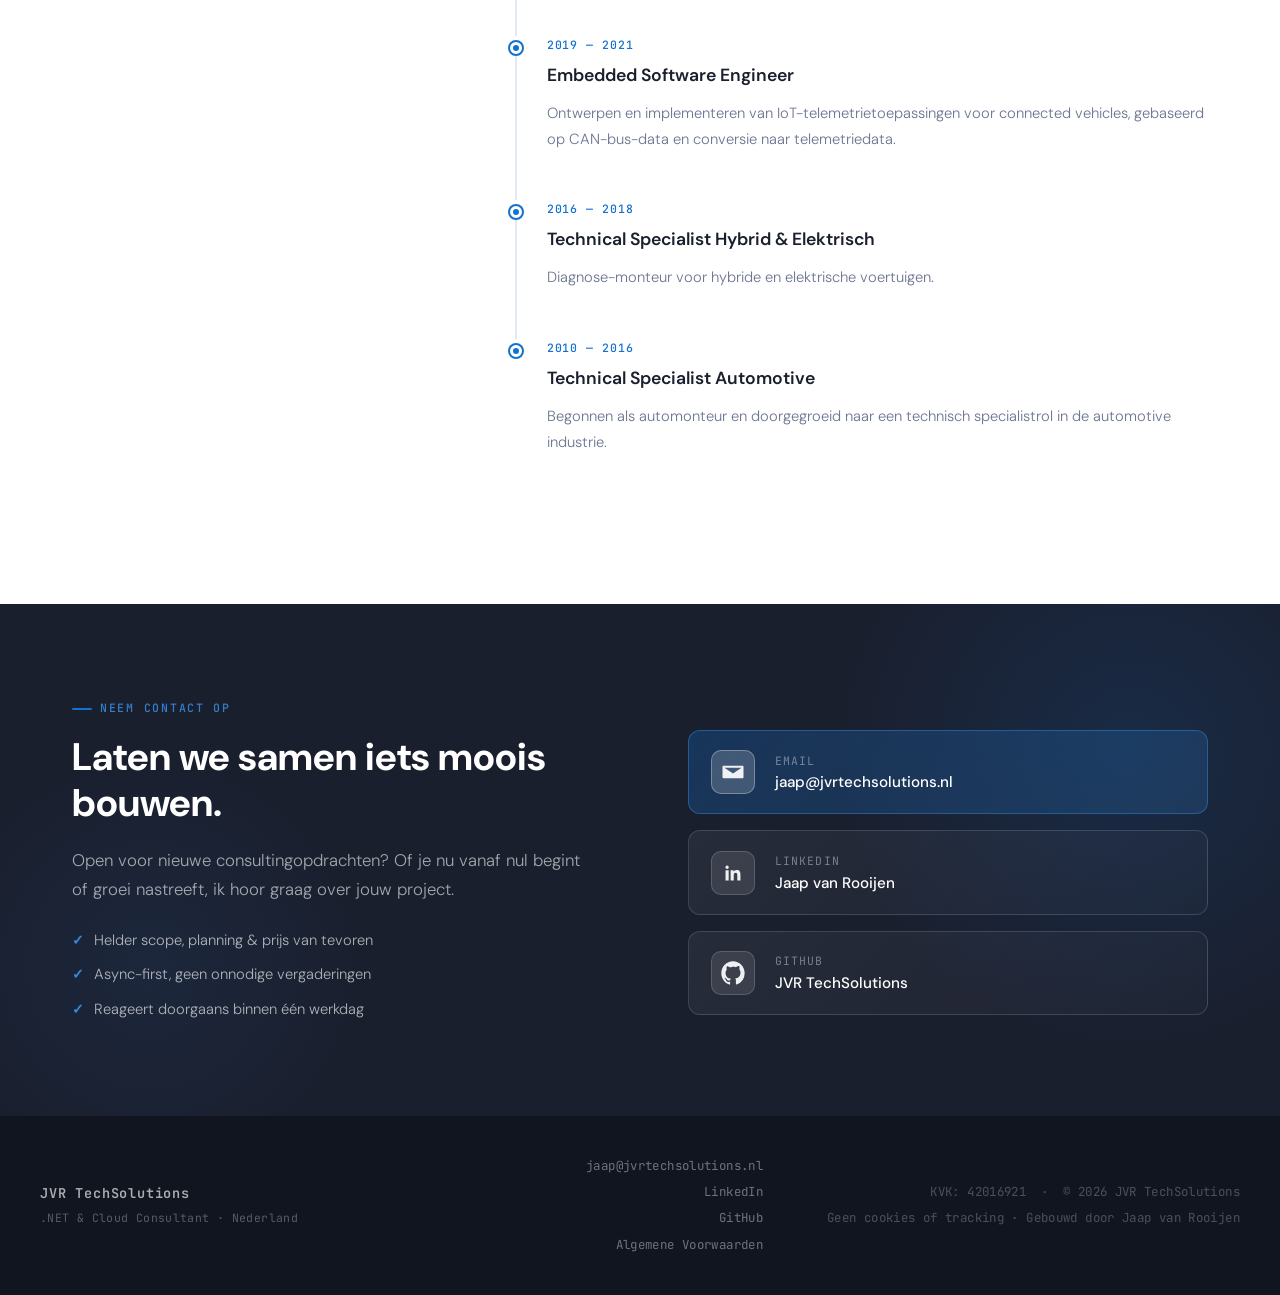
==== commit 89c86b8f: "Added translations" ====
--- a/index.html
+++ b/index.html
@@ -1,5 +1,5 @@
 <!DOCTYPE html>
-<html lang="en">
+<html lang="nl">
 <head>
     <meta charset="UTF-8">
     <meta name="viewport" content="width=device-width, initial-scale=1.0">
@@ -19,18 +19,18 @@
                 <div class="hero-banner-logo">
                     <img src="assets/images/logo.svg" alt="JVR TechSolutions Logo">
                 </div>
-                <div class="hero-eyebrow">Available for new projects</div>
+                <div class="hero-eyebrow" data-i18n="hero.eyebrow">Available for new projects</div>
                 <h1>
                     Enterprise .NET<br>
-                    &amp; <em>Cloud</em> Software Consultant
+                    <span class="hero-cloud-highlight">Cloud</span> Software Consultant
                 </h1>
-                <p class="hero-desc">
+                <p class="hero-desc" data-i18n="hero.desc">
                     Building scalable, secure backend systems and cloud-native solutions. 
                     8+ years delivering results for businesses that demand reliability.
                 </p>
                 <div class="hero-actions">
-                    <a href="#contact" class="btn-primary">Start a conversation →</a>
-                    <a href="#skills" class="btn-secondary">View skills</a>
+                    <a href="#contact" class="btn-primary" data-i18n="hero.cta.primary">Start a conversation →</a>
+                    <a href="#skills" class="btn-secondary" data-i18n="hero.cta.secondary">View skills</a>
                 </div>
             </div>
 
@@ -39,15 +39,15 @@
                     <div class="hero-stats">
                         <div class="stat">
                             <div class="stat-number">8+</div>
-                            <div class="stat-label">Years exp.</div>
+                            <div class="stat-label" data-i18n="hero.stat1.label">Years exp.</div>
                         </div>
                         <div class="stat">
                             <div class="stat-number">30+</div>
-                            <div class="stat-label">Projects</div>
+                            <div class="stat-label" data-i18n="hero.stat2.label">Projects</div>
                         </div>
                     </div>
                     <div class="hero-stack">
-                        <div class="hero-stack-label">Core tech stack</div>
+                        <div class="hero-stack-label" data-i18n="hero.stack.label">Core tech stack</div>
                         <div class="stack-chips">
                             <span class="chip">C# / .NET 5 and newer</span>
                             <span class="chip">Entity Framework</span>
@@ -72,16 +72,16 @@
         <div class="container">
             <div class="about-inner">
                 <div class="about-text-block reveal">
-                    <div class="section-label">About me</div>
-                    <h2>Code that holds up. Architecture that scales.</h2>
+                    <div class="section-label" data-i18n="about.label">About me</div>
+                    <h2 data-i18n="about.h2">Code that holds up. Architecture that scales.</h2>
                         <div class="profile-image"><img src="assets/images/Jaap.png" alt="Jaap van Rooijen"></div>
-                    <p>
+                    <p data-i18n="about.p1">
                         I'm a dedicated consultant specialising in enterprise .NET development and Microsoft cloud solutions. Over 8+ years I've delivered projects ranging from APIs to full cloud migrations, always with a clear focus on long-term maintainability.
                     </p>
-                    <p>
+                    <p data-i18n="about.p2">
                         My approach is pragmatic: I combine my technical knowledge with a understanding of what makes software valuable for a business. Clean architecture, proper testing, solid CI/CD.
                     </p>
-                    <p>
+                    <p data-i18n="about.p3">
                         Based in the Netherlands, working with clients across industries including Logistics, Automotive, Audio & Video conference, SaaS and PaaS.
                     </p>
                 </div>
@@ -89,29 +89,29 @@
                     <div class="value-item">
                         <div class="value-icon">🎯</div>
                         <div class="value-text">
-                            <h4>Backend & Architecture</h4>
-                            <p>Designing systems that grow gracefully. Clean architecture, and API-first thinking.</p>
+                            <h4 data-i18n="about.value1.title">Backend & Architecture</h4>
+                            <p data-i18n="about.value1.desc">Designing systems that grow gracefully. Clean architecture, and API-first thinking.</p>
                         </div>
                     </div>
                     <div class="value-item">
                         <div class="value-icon">☁️</div>
                         <div class="value-text">
-                            <h4>Cloud-Native on Azure</h4>
-                            <p>From App Services and Functions to Static Web Apps with end-to-end Azure expertise cost-consciousness built in.</p>
+                            <h4 data-i18n="about.value2.title">Cloud-Native on Azure</h4>
+                            <p data-i18n="about.value2.desc">From App Services and Functions to Static Web Apps with end-to-end Azure expertise cost-consciousness built in.</p>
                         </div>
                     </div>
                     <div class="value-item">
                         <div class="value-icon">🔐</div>
                         <div class="value-text">
-                            <h4>Security by Default</h4>
-                            <p>Security embedded from day one. Compliance, threat modelling, and hardened deployments.</p>
+                            <h4 data-i18n="about.value3.title">Security by Default</h4>
+                            <p data-i18n="about.value3.desc">Security embedded from day one. Compliance, threat modelling, and hardened deployments.</p>
                         </div>
                     </div>
                     <div class="value-item">
                         <div class="value-icon">⚡</div>
                         <div class="value-text">
-                            <h4>Automation & CI/CD</h4>
-                            <p>Reliable, repeatable deployments. Infrastructure as code, automated testing.</p>
+                            <h4 data-i18n="about.value4.title">Automation & CI/CD</h4>
+                            <p data-i18n="about.value4.desc">Reliable, repeatable deployments. Infrastructure as code, automated testing.</p>
                         </div>
                     </div>
                 </div>
@@ -124,9 +124,9 @@
         <div class="hero-bg"></div>
         <div class="container">
             <div class="section-header reveal">
-                <div class="section-label">Technical skills</div>
-                <h2>Expertise Breakdown</h2>
-                <p class="section-intro">Deep specialist knowledge, built over years of real-world delivery.</p>
+                <div class="section-label" data-i18n="skills.label">Technical skills</div>
+                <h2 data-i18n="skills.h2">Expertise Breakdown</h2>
+                <p class="section-intro" data-i18n="skills.intro">Deep specialist knowledge, built over years of real-world delivery.</p>
             </div>
             <div class="skills-container" id="skillsContainer">
                 <!-- Dynamically populated -->
@@ -139,50 +139,50 @@
         <div class="container">
             <div class="experience-inner">
                 <div class="experience-sidebar reveal">
-                    <div class="section-label">Background</div>
-                    <h2>Professional Background</h2>
-                    <p class="exp-tagline" style="margin-top:1rem;">A track record of delivering complex technical projects, on time and without surprises.</p>
+                    <div class="section-label" data-i18n="exp.label">Background</div>
+                    <h2 data-i18n="exp.h2">Professional Background</h2>
+                    <p class="exp-tagline" style="margin-top:1rem;" data-i18n="exp.tagline">A track record of delivering complex technical projects, on time and without surprises.</p>
                 </div>
                 <div class="experience-timeline reveal">
                     <div class="exp-item">
-                        <div class="exp-period">2026 — present</div>
-                        <h3>.NET Consultant: Independent</h3>
-                        <p>Designing and implementing enterprise-grade backend solutions for clients across multiple industries. Specialised in cloud-native Azure architectures, API platform development, and introducing CI/CD practices in teams transitioning from legacy workflows.</p>
+                        <div class="exp-period" data-i18n="exp.item1.period">2026 — present</div>
+                        <h3 data-i18n="exp.item1.title">.NET Consultant: Independent</h3>
+                        <p data-i18n="exp.item1.desc">Designing and implementing enterprise-grade backend solutions for clients across multiple industries. Specialised in cloud-native Azure architectures, API platform development, and introducing CI/CD practices in teams transitioning from legacy workflows.</p>
                     </div>
                     <div class="exp-item">
                         <div class="exp-period">2024 — 2026</div>
-                        <h3>Cloud Software Engineer</h3>
-                        <p>Designing and implementing enterprise-grade backend solutions for clients across multiple industries. Specialised in cloud-native Azure architectures, API platform development, and introducing CI/CD practices in teams transitioning from legacy workflows.</p>
+                        <h3 data-i18n="exp.item2.title">Cloud Software Engineer</h3>
+                        <p data-i18n="exp.item2.desc">Designing and implementing enterprise-grade backend solutions for clients across multiple industries. Specialised in cloud-native Azure architectures, API platform development, and introducing CI/CD practices in teams transitioning from legacy workflows.</p>
                     </div>
                     <div class="exp-item">
                         <div class="exp-period"> 2023 — 2024</div>
-                        <h3>Cloud Backend Engineer</h3>
-                        <p>Working at a scale-up in software development for circular economy solutions.</p>
+                        <h3 data-i18n="exp.item3.title">Cloud Backend Engineer</h3>
+                        <p data-i18n="exp.item3.desc">Working at a scale-up in software development for circular economy solutions.</p>
                     </div>
                     <div class="exp-item">
                         <div class="exp-period"> 2021 — 2023</div>
-                        <h3>Team Lead Software Engineering</h3>
-                        <p>Team lead connected vehicles within a team of 7 developers, Cloud and Embedded.</p>
+                        <h3 data-i18n="exp.item4.title">Team Lead Software Engineering</h3>
+                        <p data-i18n="exp.item4.desc">Team lead connected vehicles within a team of 7 developers, Cloud and Embedded.</p>
                     </div>
                     <div class="exp-item">
                         <div class="exp-period"> 2021 — 2023</div>
-                        <h3>Subject Matter Expert Smart charging</h3>
-                        <p>Additonal role of working on integration between smart charging systems and backend platforms.</p>
+                        <h3 data-i18n="exp.item5.title">Subject Matter Expert Smart charging</h3>
+                        <p data-i18n="exp.item5.desc">Additonal role of working on integration between smart charging systems and backend platforms.</p>
                     </div>
                     <div class="exp-item">
                         <div class="exp-period"> 2019 — 2021</div>
-                        <h3>Embedded Software Engineer</h3>
-                        <p>Design and implement of IoT telemetry applications for connected vehicles, based on CAN-bus data and conversion to telemetry data.</p>
+                        <h3 data-i18n="exp.item6.title">Embedded Software Engineer</h3>
+                        <p data-i18n="exp.item6.desc">Design and implement of IoT telemetry applications for connected vehicles, based on CAN-bus data and conversion to telemetry data.</p>
                     </div>
                     <div class="exp-item">
                         <div class="exp-period">2016 — 2018</div>
-                        <h3>Technical Specialist Hybrid & Electric</h3>
-                        <p>Diagnostics mechanic for hybrid and electric vehicles.</p>
+                        <h3 data-i18n="exp.item7.title">Technical Specialist Hybrid & Electric</h3>
+                        <p data-i18n="exp.item7.desc">Diagnostics mechanic for hybrid and electric vehicles.</p>
                     </div>
                     <div class="exp-item">
                         <div class="exp-period"> 2010 — 2016</div>
-                        <h3>Technical Specialist Automotive</h3>
-                        <p>Started out as a car mechanic and progressed to a technical specialist role in the automotive industry.</p>
+                        <h3 data-i18n="exp.item8.title">Technical Specialist Automotive</h3>
+                        <p data-i18n="exp.item8.desc">Started out as a car mechanic and progressed to a technical specialist role in the automotive industry.</p>
                     </div>
                 </div>
             </div>
@@ -193,13 +193,13 @@
     <section class="contact" id="contact">
         <div class="container">
             <div class="contact-left reveal">
-                <div class="section-label" style="color: rgba(55,138,221,0.9);">Get in touch</div>
-                <h2>Let's build something solid together.</h2>
-                <p style="margin-top:1rem;">Open to new consulting engagements. Whether you're starting from scratch or need to fix what's broken. I'd love to hear about your project.</p>
+                <div class="section-label" style="color: rgba(55,138,221,0.9);" data-i18n="contact.label">Get in touch</div>
+                <h2 data-i18n="contact.h2">Let's build something solid together.</h2>
+                <p style="margin-top:1rem;" data-i18n="contact.p">Open to new consulting engagements. Whether you're starting from scratch or need to fix what's broken. I'd love to hear about your project.</p>
                 <ul class="contact-checklist">
-                    <li>Clear scope, timeline &amp; pricing upfront</li>
-                    <li>Async-first, no unnecessary meetings</li>
-                    <li>Typically responds within one business day</li>
+                    <li data-i18n="contact.check1">Clear scope, timeline &amp; pricing upfront</li>
+                    <li data-i18n="contact.check2">Async-first, no unnecessary meetings</li>
+                    <li data-i18n="contact.check3">Typically responds within one business day</li>
                 </ul>
             </div>
             <div class="contact-right reveal">
@@ -242,6 +242,11 @@
 
     <div id="footer-placeholder"></div>
 
+    <nav class="terms-floating-lang" id="langSwitch" aria-label="Language switch">
+        <button class="terms-lang-link terms-lang-link-active" data-lang="nl" onclick="setLanguage('nl')">NL</button>
+        <button class="terms-lang-link" data-lang="en" onclick="setLanguage('en')">EN</button>
+    </nav>
+
     <script src="assets/js/script.js"></script>
 </body>
 </html>
--- a/assets/css/styles.css
+++ b/assets/css/styles.css
@@ -144,10 +144,10 @@
 
 /* ─── HERO ──────────────────────────────────────────────────── */
 .hero {
-    min-height: 85vh;
+    min-height: 68vh;
     display: flex;
     align-items: flex-start;
-    padding: 120px 2rem 120px;
+    padding: 104px 2rem 64px;
     background: var(--surface);
     position: relative;
     overflow: hidden;
@@ -159,7 +159,7 @@
     bottom: 0;
     left: 0;
     right: 0;
-    height: 90px;
+    height: 48px;
     background: linear-gradient(to bottom, transparent 0%, var(--surface) 50%, var(--surface-alt) 100%);
     pointer-events: none;
     z-index: 0;
@@ -177,20 +177,20 @@
     content: '';
     position: absolute;
     inset: 0;
-    background-image: url("data:image/svg+xml,%3csvg width='52' height='45' xmlns='http://www.w3.org/2000/svg'%3e%3cdefs%3e%3cpattern id='hex' x='0' y='0' width='52' height='45' patternUnits='userSpaceOnUse'%3e%3cpolygon points='26,7.5 41,16.25 41,33.75 26,42.5 11,33.75 11,16.25' fill='none' stroke='%23e2e8f5' stroke-width='1' opacity='0.7'/%3e%3c/pattern%3e%3c/defs%3e%3crect width='100%25' height='100%25' fill='url(%23hex)'/%3e%3c/svg%3e");
-    opacity: 1;
-    mask-image: radial-gradient(ellipse 80% 80% at 60% 50%, black 30%, transparent 100%);
+    background-image: url("data:image/svg+xml,%3csvg width='52' height='45' xmlns='http://www.w3.org/2000/svg'%3e%3cdefs%3e%3cpattern id='hex' x='0' y='0' width='52' height='45' patternUnits='userSpaceOnUse'%3e%3cpolygon points='26,7.5 41,16.25 41,33.75 26,42.5 11,33.75 11,16.25' fill='none' stroke='%231371cf' stroke-width='1.05' opacity='0.32'/%3e%3c/pattern%3e%3c/defs%3e%3crect width='100%25' height='100%25' fill='url(%23hex)'/%3e%3c/svg%3e");
+    opacity: 0.5;
+    mask-image: radial-gradient(ellipse 90% 88% at 60% 48%, black 56%, transparent 100%);
 }
 
 /* Blue accent blob */
 .hero-bg::after {
     content: '';
     position: absolute;
-    top: -10%;
-    right: -5%;
-    width: 700px;
-    height: 700px;
-    background: radial-gradient(ellipse at center, rgba(19,113,207,0.08) 0%, transparent 65%);
+    top: -18%;
+    right: -10%;
+    width: 460px;
+    height: 460px;
+    background: radial-gradient(ellipse at center, rgba(19,113,207,0.06) 0%, transparent 68%);
     border-radius: 50%;
 }
 
@@ -287,6 +287,10 @@
     border-radius: 2px;
 }
 
+.hero-cloud-highlight {
+    color: var(--blue-mid);
+}
+
 .hero-desc {
     font-size: 1.1rem;
     color: var(--ink-muted);
@@ -331,6 +335,7 @@
     align-items: center;
     gap: 0.5rem;
     color: var(--ink-soft);
+    background: #ffffff;
     text-decoration: none;
     font-weight: 500;
     font-size: 0.95rem;
@@ -1366,6 +1371,19 @@
     border-color: rgba(55,138,221,0.95);
 }
 
+.terms-floating-lang button.terms-lang-link {
+    cursor: pointer;
+    background: none;
+    line-height: inherit;
+}
+
+.terms-lang-switch button.terms-lang-link {
+    cursor: pointer;
+    background: none;
+    line-height: inherit;
+    font: inherit;
+}
+
 @media (max-width: 900px) {
     .terms-layout {
         grid-template-columns: 1fr;
@@ -1506,6 +1524,33 @@
 }
 
 @media (max-width: 768px) {
+    .hero {
+        min-height: auto;
+        padding: 92px 1rem 40px;
+    }
+
+    .hero::after {
+        height: 24px;
+    }
+
+    .hero-bg::before {
+        opacity: 0.46;
+        mask-image: radial-gradient(ellipse 98% 82% at 50% 24%, black 52%, transparent 100%);
+    }
+
+    .hero-bg::after {
+        top: -26%;
+        right: -24%;
+        width: 280px;
+        height: 280px;
+        background: radial-gradient(ellipse at center, rgba(19,113,207,0.05) 0%, transparent 72%);
+    }
+
+    .about {
+        margin-top: 0;
+        padding-top: 70px;
+    }
+
     .hamburger {
         display: flex;
     }
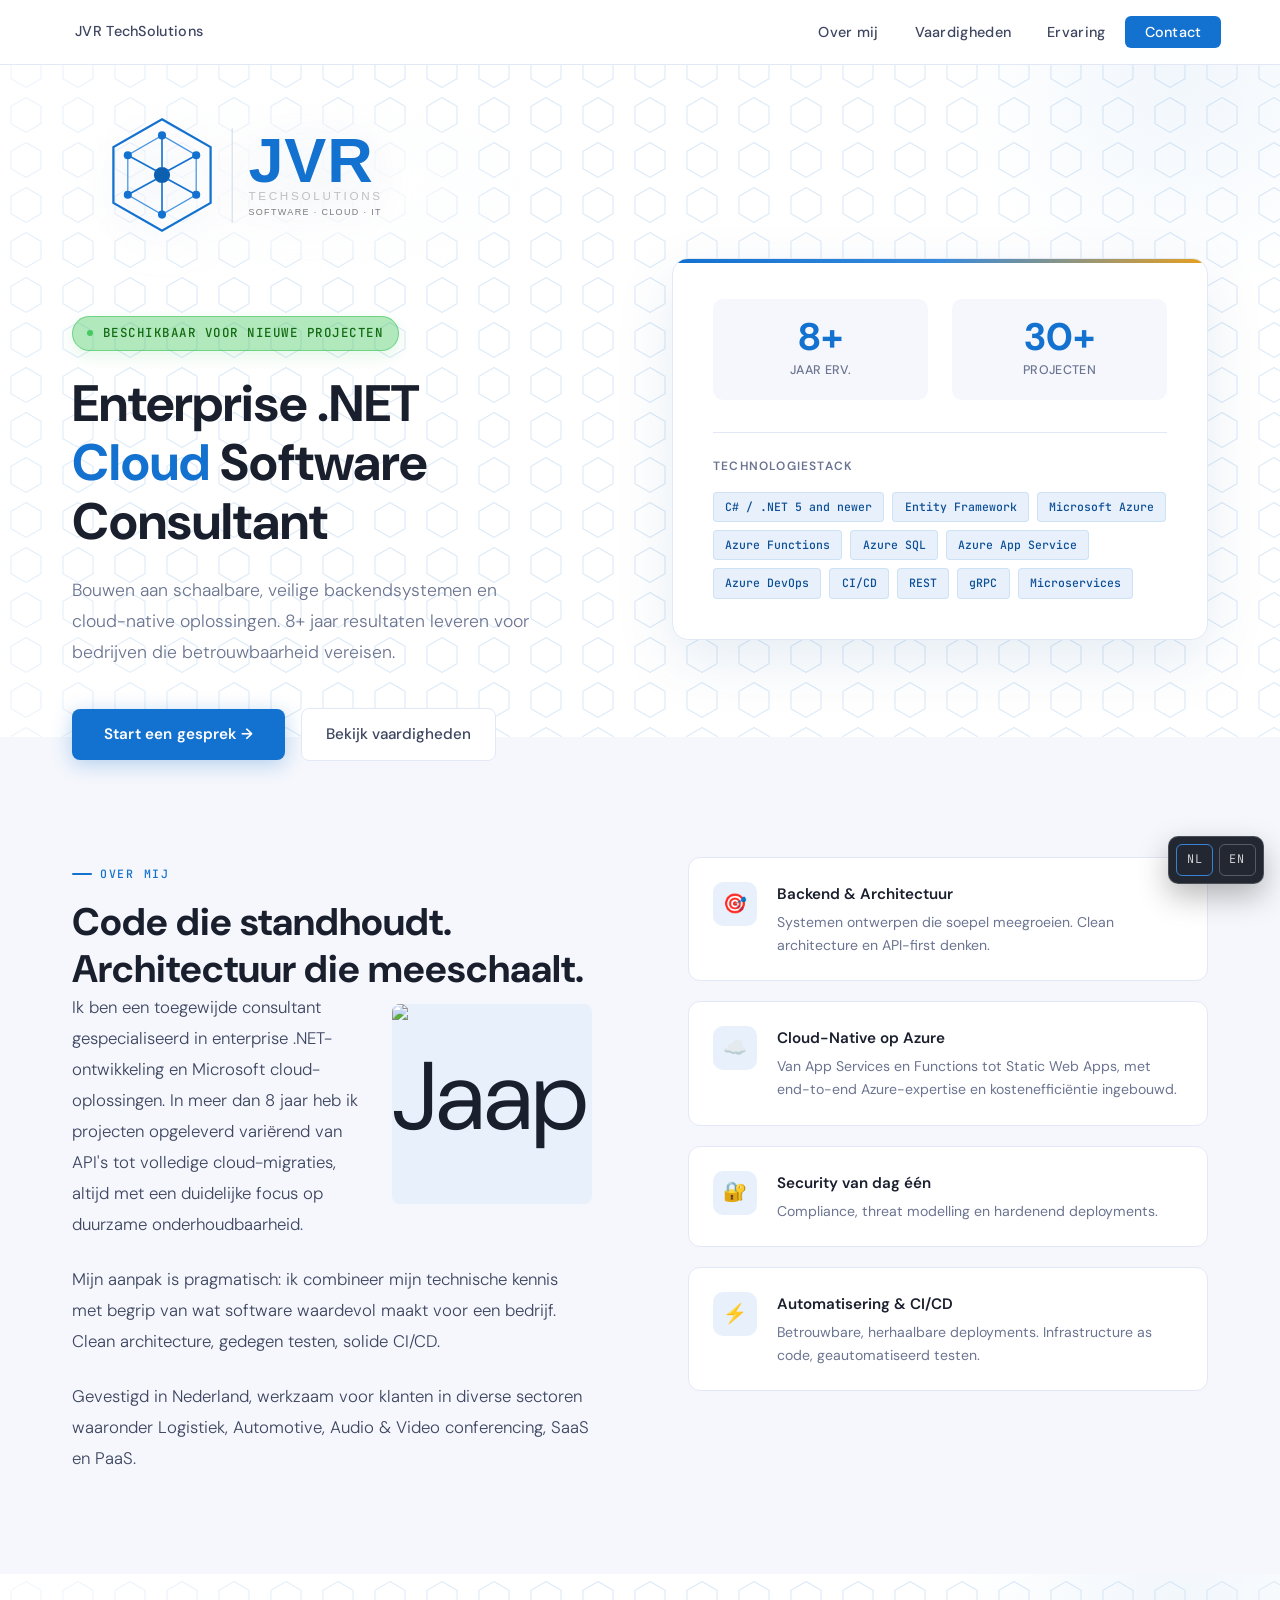
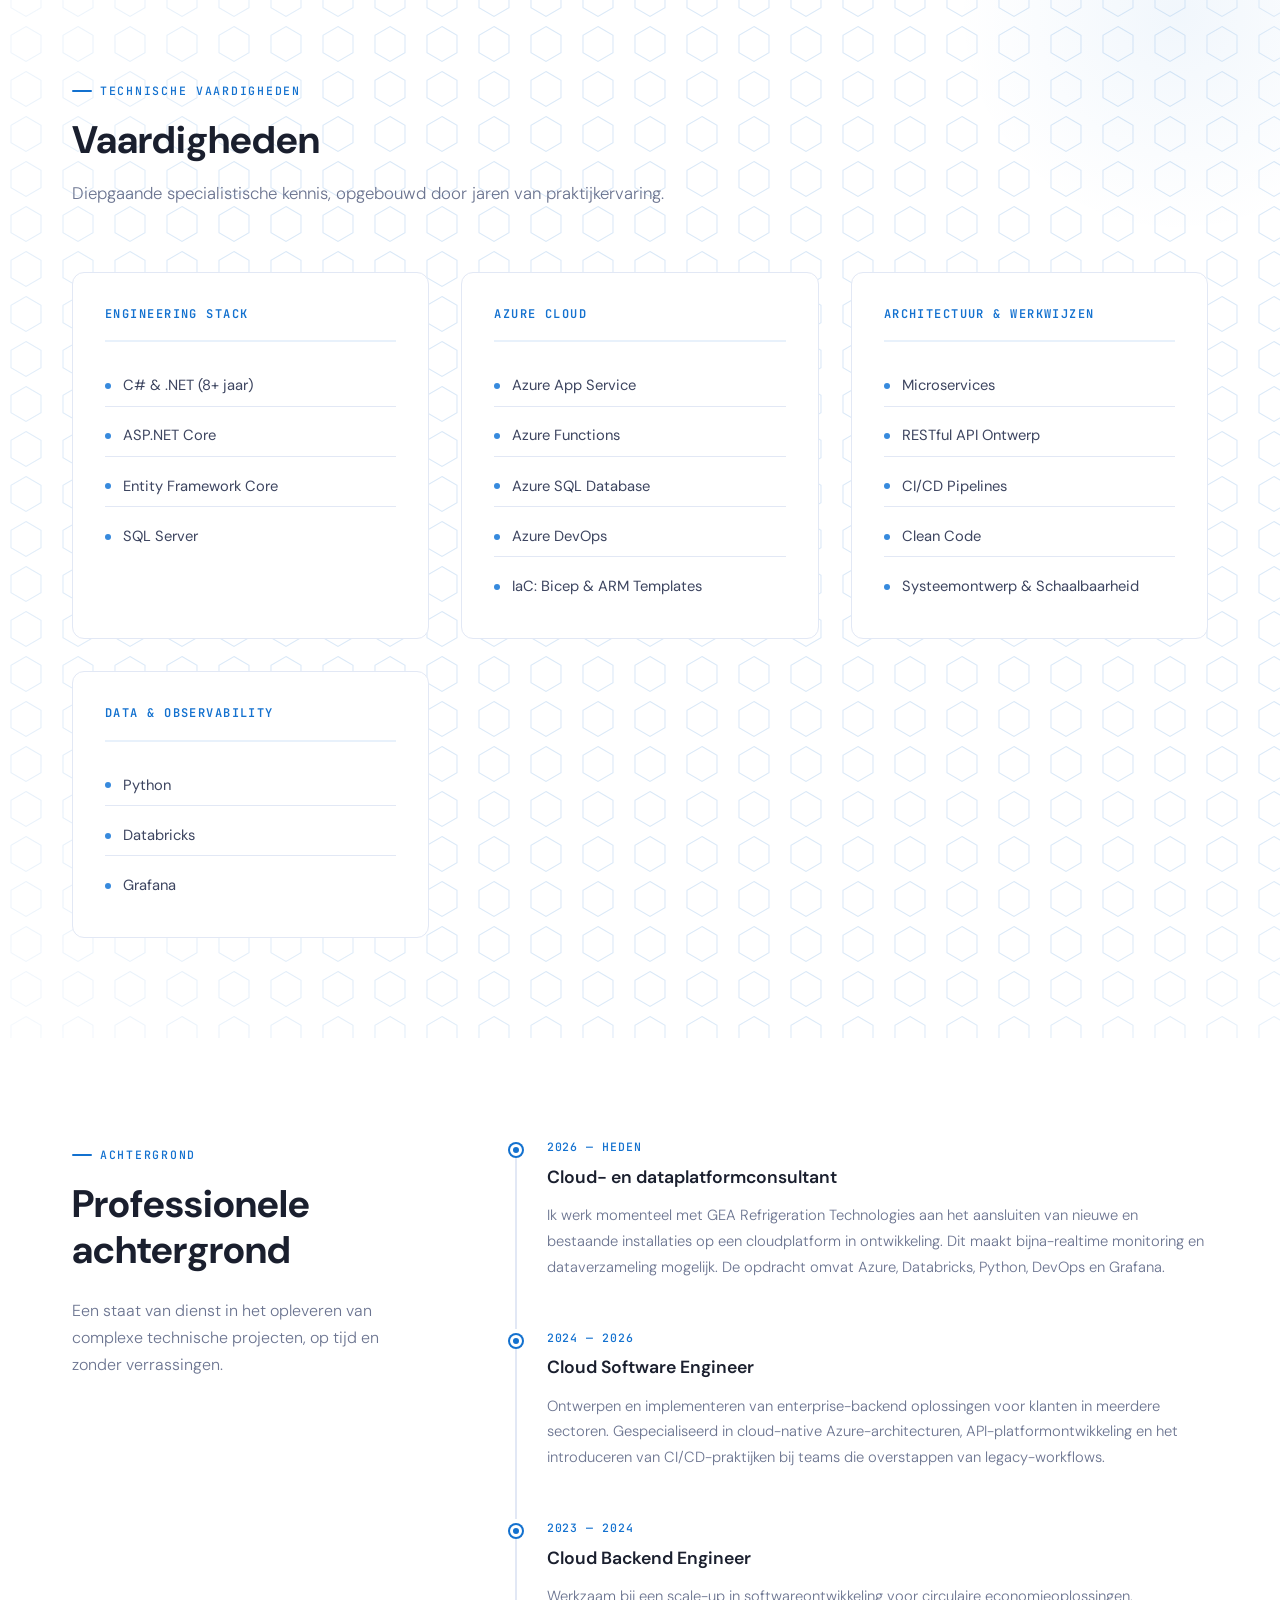
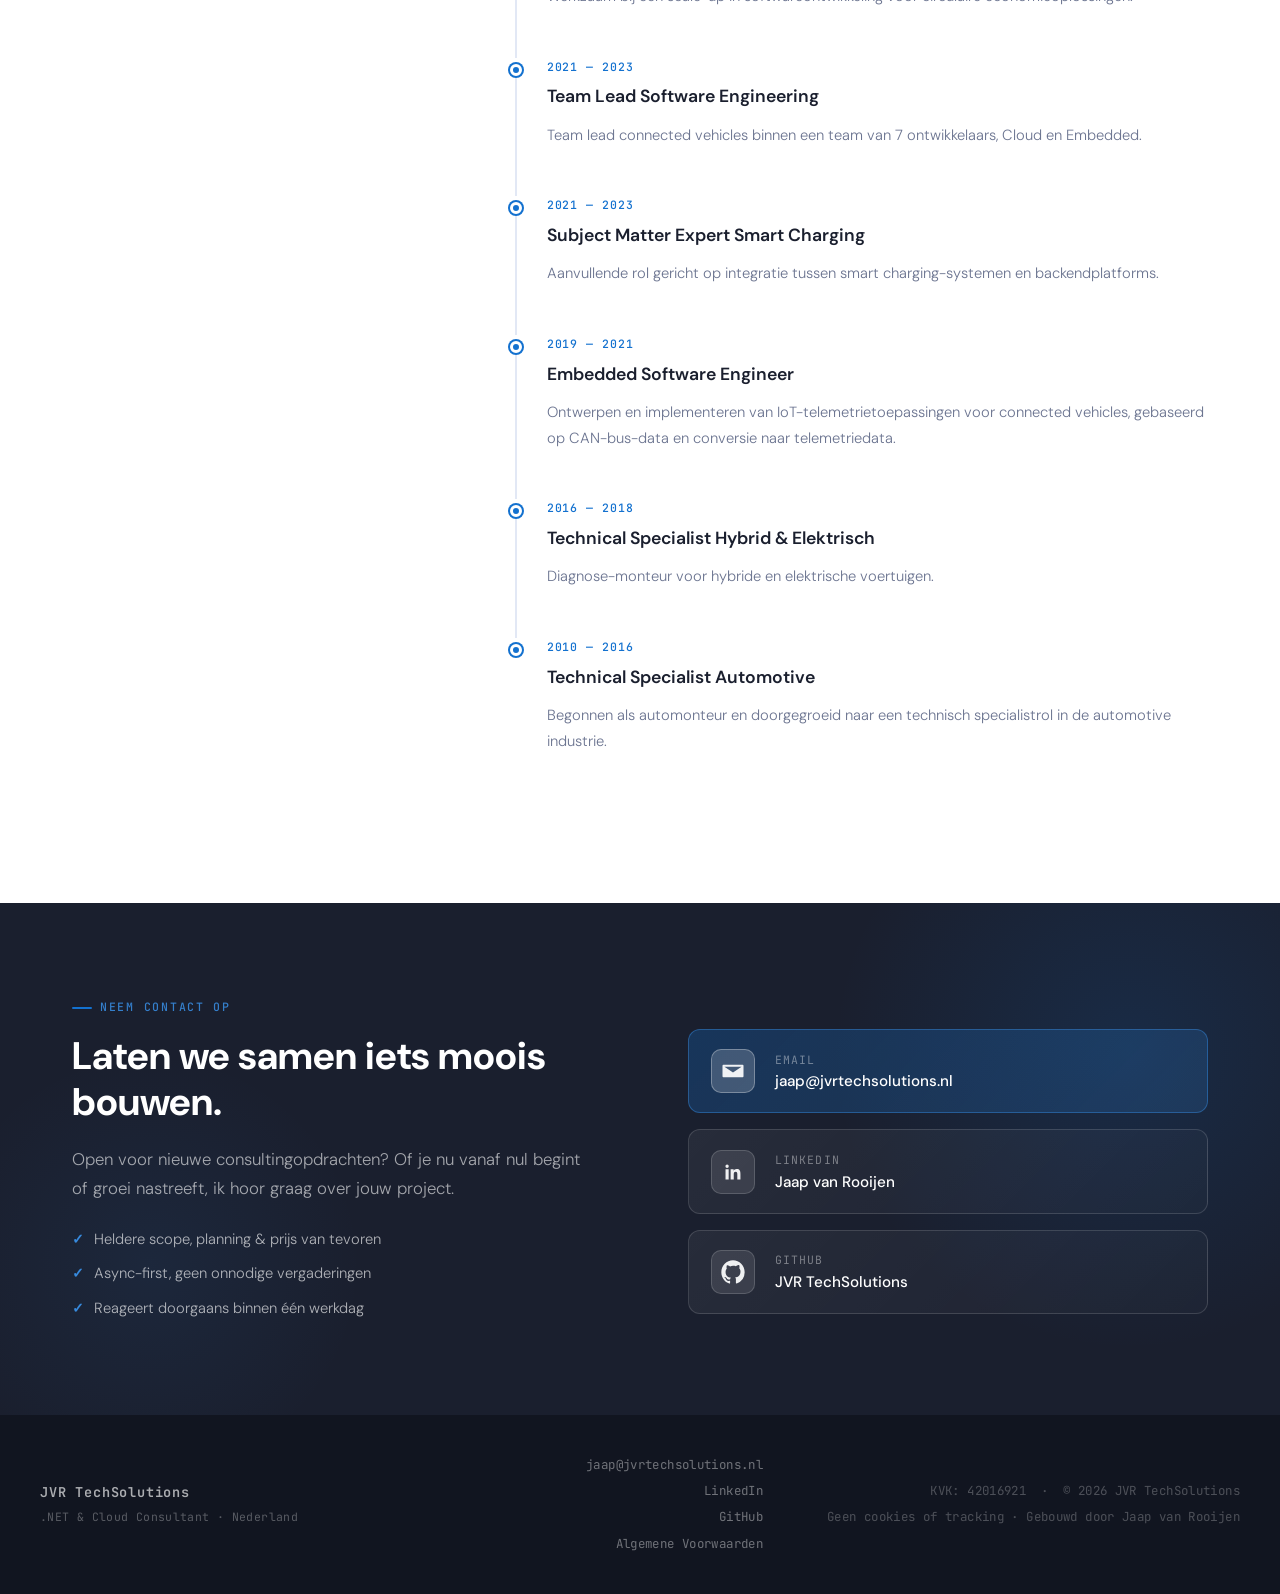
==== commit e14d4ffa: "update with latest experience" ====
--- a/index.html
+++ b/index.html
@@ -74,7 +74,7 @@
                 <div class="about-text-block reveal">
                     <div class="section-label" data-i18n="about.label">About me</div>
                     <h2 data-i18n="about.h2">Code that holds up. Architecture that scales.</h2>
-                        <div class="profile-image"><img src="assets/images/Jaap.png" alt="Jaap van Rooijen"></div>
+                        <div class="profile-image"><img src="assets/images/jaap.png" alt="Jaap van Rooijen"></div>
                     <p data-i18n="about.p1">
                         I'm a dedicated consultant specialising in enterprise .NET development and Microsoft cloud solutions. Over 8+ years I've delivered projects ranging from APIs to full cloud migrations, always with a clear focus on long-term maintainability.
                     </p>
@@ -141,49 +141,10 @@
                 <div class="experience-sidebar reveal">
                     <div class="section-label" data-i18n="exp.label">Background</div>
                     <h2 data-i18n="exp.h2">Professional Background</h2>
-                    <p class="exp-tagline" style="margin-top:1rem;" data-i18n="exp.tagline">A track record of delivering complex technical projects, on time and without surprises.</p>
-                </div>
-                <div class="experience-timeline reveal">
-                    <div class="exp-item">
-                        <div class="exp-period" data-i18n="exp.item1.period">2026 — present</div>
-                        <h3 data-i18n="exp.item1.title">.NET Consultant: Independent</h3>
-                        <p data-i18n="exp.item1.desc">Designing and implementing enterprise-grade backend solutions for clients across multiple industries. Specialised in cloud-native Azure architectures, API platform development, and introducing CI/CD practices in teams transitioning from legacy workflows.</p>
-                    </div>
-                    <div class="exp-item">
-                        <div class="exp-period">2024 — 2026</div>
-                        <h3 data-i18n="exp.item2.title">Cloud Software Engineer</h3>
-                        <p data-i18n="exp.item2.desc">Designing and implementing enterprise-grade backend solutions for clients across multiple industries. Specialised in cloud-native Azure architectures, API platform development, and introducing CI/CD practices in teams transitioning from legacy workflows.</p>
-                    </div>
-                    <div class="exp-item">
-                        <div class="exp-period"> 2023 — 2024</div>
-                        <h3 data-i18n="exp.item3.title">Cloud Backend Engineer</h3>
-                        <p data-i18n="exp.item3.desc">Working at a scale-up in software development for circular economy solutions.</p>
-                    </div>
-                    <div class="exp-item">
-                        <div class="exp-period"> 2021 — 2023</div>
-                        <h3 data-i18n="exp.item4.title">Team Lead Software Engineering</h3>
-                        <p data-i18n="exp.item4.desc">Team lead connected vehicles within a team of 7 developers, Cloud and Embedded.</p>
-                    </div>
-                    <div class="exp-item">
-                        <div class="exp-period"> 2021 — 2023</div>
-                        <h3 data-i18n="exp.item5.title">Subject Matter Expert Smart charging</h3>
-                        <p data-i18n="exp.item5.desc">Additonal role of working on integration between smart charging systems and backend platforms.</p>
-                    </div>
-                    <div class="exp-item">
-                        <div class="exp-period"> 2019 — 2021</div>
-                        <h3 data-i18n="exp.item6.title">Embedded Software Engineer</h3>
-                        <p data-i18n="exp.item6.desc">Design and implement of IoT telemetry applications for connected vehicles, based on CAN-bus data and conversion to telemetry data.</p>
-                    </div>
-                    <div class="exp-item">
-                        <div class="exp-period">2016 — 2018</div>
-                        <h3 data-i18n="exp.item7.title">Technical Specialist Hybrid & Electric</h3>
-                        <p data-i18n="exp.item7.desc">Diagnostics mechanic for hybrid and electric vehicles.</p>
-                    </div>
-                    <div class="exp-item">
-                        <div class="exp-period"> 2010 — 2016</div>
-                        <h3 data-i18n="exp.item8.title">Technical Specialist Automotive</h3>
-                        <p data-i18n="exp.item8.desc">Started out as a car mechanic and progressed to a technical specialist role in the automotive industry.</p>
-                    </div>
+                    <p class="exp-tagline" data-i18n="exp.tagline">A track record of delivering complex technical projects, on time and without surprises.</p>
+                </div>
+                <div class="experience-timeline reveal" id="experienceTimeline">
+                    <!-- Dynamically populated from the experience structure and translations. -->
                 </div>
             </div>
         </div>
@@ -193,9 +154,9 @@
     <section class="contact" id="contact">
         <div class="container">
             <div class="contact-left reveal">
-                <div class="section-label" style="color: rgba(55,138,221,0.9);" data-i18n="contact.label">Get in touch</div>
+                <div class="section-label" data-i18n="contact.label">Get in touch</div>
                 <h2 data-i18n="contact.h2">Let's build something solid together.</h2>
-                <p style="margin-top:1rem;" data-i18n="contact.p">Open to new consulting engagements. Whether you're starting from scratch or need to fix what's broken. I'd love to hear about your project.</p>
+                <p data-i18n="contact.p">Open to new consulting engagements. Whether you're starting from scratch or need to fix what's broken. I'd love to hear about your project.</p>
                 <ul class="contact-checklist">
                     <li data-i18n="contact.check1">Clear scope, timeline &amp; pricing upfront</li>
                     <li data-i18n="contact.check2">Async-first, no unnecessary meetings</li>
--- a/assets/css/styles.css
+++ b/assets/css/styles.css
@@ -32,6 +32,45 @@
     overflow-x: hidden;
 }
 
+/* ─── UTILITY CLASSES ──────────────────────────────────────── */
+.card {
+    background: white;
+    border-radius: 12px;
+    padding: 2rem;
+    transition: box-shadow 0.25s, all 0.25s;
+}
+
+.card:hover {
+    box-shadow: 0 8px 30px rgba(13,79,150,0.08);
+}
+
+.label-mono {
+    font-family: 'JetBrains Mono', monospace;
+    font-size: 0.72rem;
+    font-weight: 500;
+    letter-spacing: 0.12em;
+    text-transform: uppercase;
+    color: var(--blue-mid);
+}
+
+.text-soft {
+    color: var(--ink-soft);
+}
+
+.text-muted {
+    color: var(--ink-muted);
+    font-weight: 300;
+}
+
+.divider-bottom {
+    border-bottom: 1px solid var(--border);
+}
+
+.divider-top {
+    border-top: 1px solid var(--border);
+    padding-top: 1.5rem;
+}
+
 /* ─── NAVIGATION ───────────────────────────────────────────── */
 #navbar {
     position: fixed;
@@ -216,18 +255,28 @@
     margin-bottom: 2rem;
     width: min(450px, 100%);
     padding: 0;
-    background: transparent;
-    border-radius: 0;
-    border: none;
+    position: relative;
     align-self: flex-start;
     transform: translateY(-10px);
+}
+
+.hero-banner-logo::before {
+    content: '';
+    position: absolute;
+    inset: 8% 4%;
+    background: radial-gradient(ellipse at center, rgba(255, 255, 255, 0.92) 0%, rgba(255, 255, 255, 0.72) 40%, rgba(247, 250, 255, 0.28) 64%, rgba(255, 255, 255, 0) 82%);
+    filter: blur(20px);
+    z-index: 0;
+    pointer-events: none;
 }
 
 .hero-banner-logo img {
     width: 100%;
     height: auto;
     display: block;
-    filter: drop-shadow(0 10px 30px rgba(0,0,0,0.24));
+    position: relative;
+    z-index: 1;
+    filter: drop-shadow(0 0 22px rgba(255,255,255,0.72)) drop-shadow(0 10px 24px rgba(13,79,150,0.10));
 }
 
 .hero-eyebrow {
@@ -242,9 +291,10 @@
     text-transform: uppercase;
     margin-bottom: 1.5rem;
     padding: 0.4rem 0.9rem;
-    background: rgba(69, 201, 97, 0.16);
+    background: rgba(69, 201, 97, 0.42);
     border-radius: 20px;
-    border: 1px solid rgba(69, 201, 97, 0.4);
+    border: 1px solid rgba(69, 201, 97, 0.62);
+    box-shadow: 0 6px 16px rgba(69, 201, 97, 0.14);
 }
 
 .hero-eyebrow::before {
@@ -613,7 +663,7 @@
     border: 1px solid var(--border);
     border-radius: 12px;
     padding: 2rem;
-    transition: box-shadow 0.25s;
+    transition: box-shadow 0.25s, all 0.25s;
 }
 
 .skill-group:hover {
@@ -621,15 +671,15 @@
 }
 
 .skill-group h3 {
+    font-family: 'JetBrains Mono', monospace;
     font-size: 0.75rem;
+    font-weight: 600;
+    letter-spacing: 0.12em;
     text-transform: uppercase;
-    letter-spacing: 0.12em;
     color: var(--blue-mid);
-    font-weight: 600;
     margin-bottom: 1.5rem;
     padding-bottom: 1rem;
     border-bottom: 2px solid var(--blue-pale);
-    font-family: 'JetBrains Mono', monospace;
 }
 
 .skill-list {
@@ -892,6 +942,11 @@
     color: rgba(255,255,255,0.6);
     line-height: 1.75;
     font-weight: 300;
+    margin-top: 1rem;
+}
+
+.contact .section-label {
+    color: rgba(55,138,221,0.9);
 }
 
 .contact-right {
